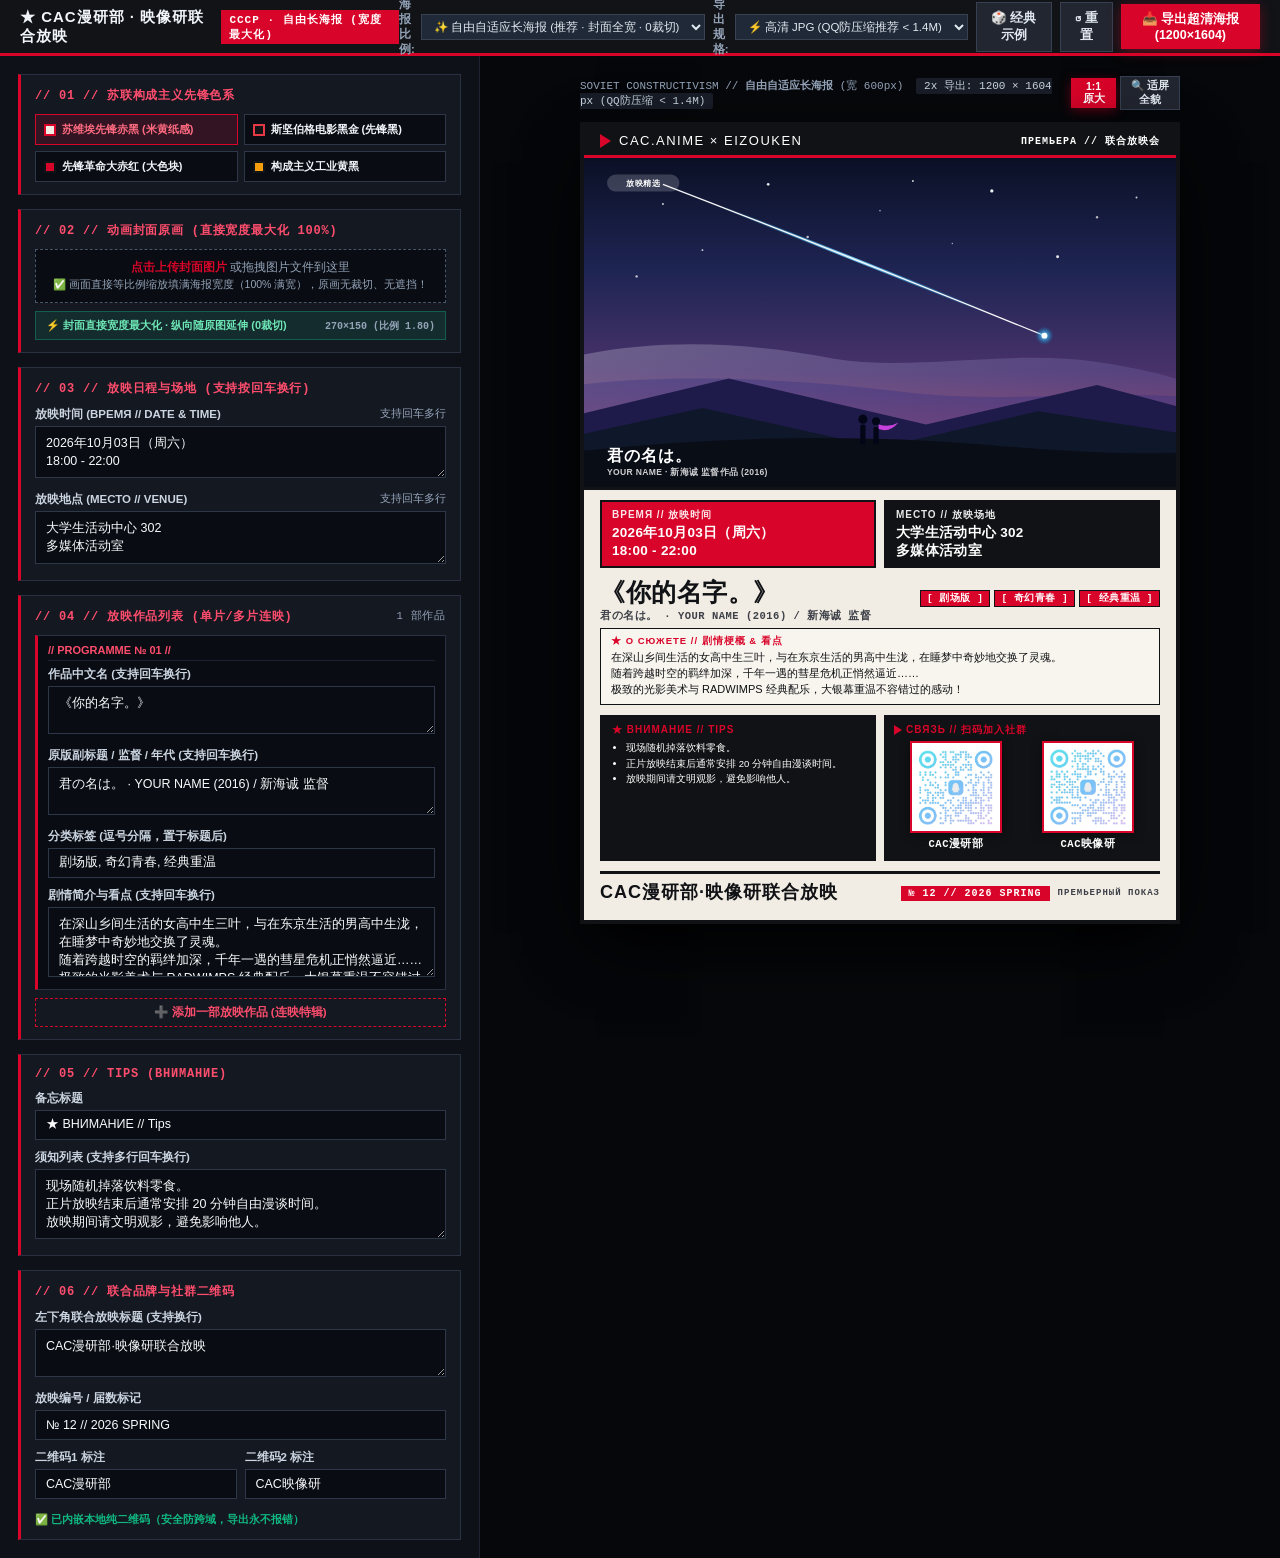
==== index.html @ 76523134 "v1" ====
<!DOCTYPE html>
<html lang="zh-CN">
<head>
  <meta charset="UTF-8">
  <meta name="viewport" content="width=device-width, initial-scale=1.0">
  <title>CAC漫研部 · 映像研联合放映 · 苏联构成主义海报生成器 (3:4)</title>
  <link rel="stylesheet" href="assets/css/poster.css">
  <style>
    /* 控制台界面样式 */
    * { box-sizing: border-box; }
    body {
      margin: 0; padding: 0;
      background-color: #0b0d11;
      color: #f1f5f9;
      font-family: -apple-system, BlinkMacSystemFont, "Segoe UI", Roboto, "PingFang SC", "Microsoft YaHei", sans-serif;
      min-height: 100vh;
      display: flex; flex-direction: column;
    }
    .app-navbar {
      height: 56px;
      background: #111317;
      border-bottom: 3px solid #d90429;
      display: flex; align-items: center; justify-content: space-between;
      padding: 0 20px; position: sticky; top: 0; z-index: 100;
    }
    .app-brand {
      display: flex; align-items: center; gap: 10px;
      font-size: 15px; font-weight: 900; letter-spacing: 1px;
    }
    .app-brand-badge {
      background: #d90429; color: #fff;
      padding: 2px 8px; font-size: 11px; font-weight: 900;
      font-family: "JetBrains Mono", Consolas, monospace;
    }
    .nav-actions { display: flex; align-items: center; gap: 8px; }
    .btn {
      padding: 7px 14px; font-size: 12.5px; font-weight: 800;
      cursor: pointer; border: none; display: inline-flex; align-items: center; gap: 5px;
      transition: all 0.2s ease;
    }
    .btn-secondary { background: #222630; color: #e2e8f0; border: 1px solid #374151; }
    .btn-secondary:hover { background: #374151; color: #fff; }
    .btn-primary { background: #d90429; color: #ffffff; box-shadow: 0 3px 12px rgba(217, 4, 41, 0.4); }
    .btn-primary:hover { background: #ef233c; transform: translateY(-1px); }

    .app-main { flex: 1; display: flex; overflow: hidden; height: calc(100vh - 56px); }
    .app-sidebar {
      width: 480px; min-width: 420px;
      background: #0e1117; border-right: 1px solid #1f2430;
      overflow-y: auto; padding: 18px;
      display: flex; flex-direction: column; gap: 14px;
    }
    .app-sidebar::-webkit-scrollbar { width: 6px; }
    .app-sidebar::-webkit-scrollbar-thumb { background: #334155; }

    .form-group-card {
      background: #141821; border: 1.5px solid #283042;
      border-left: 3.5px solid #d90429; padding: 12px 14px;
    }
    .group-title {
      font-size: 12px; font-weight: 900; color: #ff4d6d;
      letter-spacing: 0.8px; margin-bottom: 10px;
      display: flex; align-items: center; justify-content: space-between;
      text-transform: uppercase; font-family: "JetBrains Mono", Consolas, monospace;
    }
    .form-field { margin-bottom: 10px; }
    .form-field:last-child { margin-bottom: 0; }
    .field-label {
      display: flex; justify-content: space-between;
      font-size: 11.5px; font-weight: 700; color: #cbd5e1; margin-bottom: 4px;
    }
    .field-hint { font-size: 10.5px; color: #94a3b8; font-weight: 400; }
    .input-text, .input-textarea, .input-select {
      width: 100%; background: #090c12; border: 1.5px solid #2d3748;
      color: #f8fafc; padding: 7px 10px; font-size: 12.5px; outline: none;
      font-family: inherit;
    }
    .input-text:focus, .input-textarea:focus, .input-select:focus {
      border-color: #d90429;
    }
    .input-textarea { resize: vertical; min-height: 48px; line-height: 1.45; }

    /* 主题单选器 */
    .theme-picker { display: grid; grid-template-columns: repeat(2, 1fr); gap: 6px; }
    .theme-option {
      border: 1px solid #2d3748; background: #090c12;
      padding: 7px 8px; cursor: pointer; display: flex; align-items: center; gap: 6px;
      font-size: 11px; font-weight: 700;
    }
    .theme-option.active { border-color: #d90429; background: rgba(217, 4, 41, 0.15); color: #ff6b81; }
    .theme-swatch { width: 12px; height: 12px; border: 1px solid rgba(255, 255, 255, 0.4); }

    .dropzone-box {
      border: 1.5px dashed #475569; padding: 10px; text-align: center;
      background: #090c12; cursor: pointer;
    }
    .dropzone-box:hover { border-color: #d90429; background: rgba(217, 4, 41, 0.08); }
    .dropzone-text { font-size: 11.5px; color: #94a3b8; }
    .dropzone-text strong { color: #d90429; }

    .work-edit-card {
      background: #090c12; border: 1px solid #283042;
      border-left: 3px solid #d90429; padding: 8px 10px; margin-bottom: 8px;
    }
    .work-edit-header {
      display: flex; align-items: center; justify-content: space-between;
      margin-bottom: 6px; padding-bottom: 4px; border-bottom: 1px solid #1a2230;
      font-size: 11px; font-weight: 800; color: #ff4d6d;
    }
    .btn-del-work { background: transparent; border: none; color: #ef4444; font-size: 10.5px; cursor: pointer; }
    .btn-add-work {
      width: 100%; background: #141821; border: 1.5px dashed #d90429;
      color: #ff4d6d; padding: 6px; font-size: 11.5px; font-weight: 800;
      cursor: pointer; display: flex; align-items: center; justify-content: center; gap: 5px;
    }
    .btn-add-work:hover { background: rgba(217, 4, 41, 0.12); }

    .app-preview-stage {
      flex: 1; background: #05070a;
      display: flex; flex-direction: column; align-items: center; justify-content: flex-start;
      padding: 20px 20px 80px 20px; overflow-y: auto; position: relative;
    }
    .preview-header-bar {
      margin-bottom: 12px; display: flex; align-items: center; justify-content: space-between; gap: 10px; width: 600px;
      font-size: 11px; color: #94a3b8; font-family: "JetBrains Mono", Consolas, monospace; flex-shrink: 0;
    }
    .scale-info { background: #181d28; padding: 2px 8px; border-radius: 2px; color: #cbd5e1; }
    .poster-preview-wrapper {
      box-shadow: 0 25px 70px -15px rgba(0, 0, 0, 0.95);
      overflow: visible; transform-origin: center top;
      margin-bottom: 50px; flex-shrink: 0;
      transition: transform 0.2s ease;
    }

    .loading-overlay {
      position: fixed; inset: 0; background: rgba(8, 10, 14, 0.9);
      backdrop-filter: blur(8px); display: none; align-items: center; justify-content: center;
      flex-direction: column; gap: 14px; z-index: 9999;
    }
    .loading-spinner {
      width: 40px; height: 40px; border: 4px solid rgba(217, 4, 41, 0.2);
      border-top-color: #d90429; border-radius: 50%;
      animation: spin 0.8s linear infinite;
    }
    @keyframes spin { to { transform: rotate(360deg); } }
    .loading-text { font-size: 14px; font-weight: 700; color: #f8fafc; }

    .toast-msg {
      position: fixed; bottom: 20px; left: 50%;
      transform: translateX(-50%) translateY(100px);
      background: #d90429; color: #ffffff; padding: 9px 18px;
      font-size: 12.5px; font-weight: 800; box-shadow: 0 8px 20px rgba(217, 4, 41, 0.5);
      z-index: 10000; opacity: 0; transition: all 0.3s cubic-bezier(0.16, 1, 0.3, 1);
    }
    .toast-msg.show { transform: translateX(-50%) translateY(0); opacity: 1; }

    /* 彻底保证海报整体纵向自由延伸，绝不截断底边与二维码 */
    .poster-container, #livePoster {
      width: 600px !important;
      min-height: 800px !important;
      height: auto !important;
      max-height: none !important;
      overflow: visible !important;
      display: flex !important;
      flex-direction: column !important;
      border: 4px solid var(--soviet-border) !important;
      flex-shrink: 0 !important;
    }

    /* 保证封面直接 100% 宽度最大化顶满，纵向随原图延伸 */
    #liveHeroWrap {
      width: 100% !important;
      min-width: 100% !important;
      height: auto !important;
      display: block !important;
      padding: 0 !important;
      margin: 0 !important;
      line-height: 0 !important;
    }
    #viewCoverImg {
      width: 100% !important;
      max-width: 100% !important;
      min-width: 100% !important;
      height: auto !important;
      display: block !important;
      margin: 0 !important;
      padding: 0 !important;
      border: none !important;
    }

    .soviet-content-board {
      flex: none !important;
      display: flex !important;
      flex-direction: column !important;
      gap: 8px !important;
      padding: 10px 16px 14px 16px !important;
      box-sizing: border-box !important;
      background: var(--soviet-bg) !important;
    }

    /* 双列并排：左侧 注意事项 + 右侧 超大双群二维码 */
    .soviet-bottom-columns {
      display: grid !important;
      grid-template-columns: 1fr 1fr !important;
      gap: 8px !important;
      align-items: stretch !important;
      margin-bottom: 2px !important;
    }

    .soviet-ps-box {
      border: 2px solid var(--soviet-border) !important;
      background: var(--soviet-black) !important;
      color: #ffffff !important;
      padding: 6px 10px !important;
      margin-bottom: 0 !important;
      display: flex !important;
      flex-direction: column !important;
    }

    .soviet-qr-box {
      border: 2px solid var(--soviet-border) !important;
      background: var(--soviet-black) !important;
      color: #ffffff !important;
      padding: 6px 8px 8px 8px !important;
      display: flex !important;
      flex-direction: column !important;
      justify-content: space-between !important;
    }

    .soviet-qr-box-head {
      font-family: var(--soviet-font-display) !important;
      font-size: 10px !important;
      font-weight: 900 !important;
      color: var(--soviet-red) !important;
      letter-spacing: 1px !important;
      margin-bottom: 4px !important;
      display: flex !important;
      align-items: center !important;
      gap: 4px !important;
      text-transform: uppercase !important;
    }

    .soviet-qr-group {
      display: flex !important;
      align-items: center !important;
      justify-content: space-around !important;
      gap: 8px !important;
      flex: 1 !important;
    }

    .soviet-qr-item {
      display: flex !important;
      flex-direction: column !important;
      align-items: center !important;
      gap: 4px !important;
    }

    .soviet-qr-frame {
      width: 92px !important;
      height: 92px !important;
      background: #ffffff !important;
      border: 2px solid var(--soviet-red) !important;
      padding: 3px !important;
      box-sizing: border-box !important;
      box-shadow: 0 2px 10px rgba(0, 0, 0, 0.4) !important;
    }

    .soviet-qr-img {
      width: 100% !important;
      height: 100% !important;
      display: block !important;
      object-fit: contain !important;
    }

    .soviet-qr-label {
      font-size: 10.5px !important;
      font-weight: 900 !important;
      color: #ffffff !important;
      letter-spacing: 0.5px !important;
      white-space: nowrap !important;
      text-align: center !important;
      font-family: var(--soviet-font-mono) !important;
    }

    .soviet-footer-bar {
      display: flex !important;
      align-items: center !important;
      justify-content: space-between !important;
      padding-top: 8px !important;
      padding-bottom: 2px !important;
      border-top: 3.5px solid var(--soviet-border) !important;
      gap: 12px !important;
      flex-shrink: 0 !important;
    }

    .soviet-footer-brand {
      display: flex !important;
      align-items: baseline !important;
      gap: 6px !important;
    }

    .soviet-brand-title {
      font-size: 18px !important;
      font-weight: 900 !important;
      letter-spacing: 1px !important;
      color: var(--soviet-text) !important;
      white-space: pre-line !important;
      line-height: 1.2 !important;
    }

    .soviet-brand-meta {
      display: flex !important;
      align-items: center !important;
      gap: 8px !important;
    }

    .soviet-session-badge {
      font-family: var(--soviet-font-mono) !important;
      background: var(--soviet-red) !important;
      color: #ffffff !important;
      font-size: 10px !important;
      font-weight: 900 !important;
      padding: 2px 8px !important;
      letter-spacing: 1px !important;
    }

    .soviet-brand-sub {
      font-family: var(--soviet-font-mono) !important;
      font-size: 9px !important;
      font-weight: 800 !important;
      color: var(--soviet-sub) !important;
      letter-spacing: 1px !important;
    }

    @media (max-width: 1024px) {
      .app-main { flex-direction: column; height: auto; }
      .app-sidebar { width: 100%; min-width: 100%; border-right: none; border-bottom: 1px solid #1f2430; }
      .app-preview-stage { padding: 20px 10px; }
      .preview-header-bar { width: 100%; }
    }
  </style>
</head>
<body>

  <!-- 顶部导航 -->
  <header class="app-navbar">
    <div class="app-brand">
      <span>★ CAC漫研部 · 映像研联合放映</span>
      <span class="app-brand-badge" id="brandBadgeRatio">СССР · 自由长海报 (宽度最大化)</span>
    </div>

    <div class="nav-actions">
      <div style="display: flex; align-items: center; gap: 6px;">
        <label for="posterRatioSelect" style="font-size: 11.5px; color: #94a3b8; font-weight: 600;">海报比例:</label>
        <select id="posterRatioSelect" class="input-select" style="padding: 5px 8px; font-size: 11.5px; width: auto; background: #1f2937; border-color: #374151; color: #e2e8f0; cursor: pointer;">
          <option value="auto" selected>✨ 自由自适应长海报 (推荐 · 封面全宽 · 0裁切)</option>
          <option value="ratio-3-4">📐 固定 3:4 比例 (600×800)</option>
          <option value="ratio-9-16">📱 固定 9:16 比例 (600×1066)</option>
        </select>
      </div>

      <div style="display: flex; align-items: center; gap: 6px;">
        <label for="exportFormatSelect" style="font-size: 11.5px; color: #94a3b8; font-weight: 600;">导出规格:</label>
        <select id="exportFormatSelect" class="input-select" style="padding: 5px 8px; font-size: 11.5px; width: auto; background: #1f2937; border-color: #374151; color: #e2e8f0; cursor: pointer;">
          <option value="jpg_qq" selected>⚡ 高清 JPG (QQ防压缩推荐 &lt; 1.4M)</option>
          <option value="png">🎨 无损 PNG (大文件原图)</option>
        </select>
      </div>
      <button class="btn btn-secondary" id="btnRandomDemo" title="切换经典示例">
        <span>🎲 经典示例</span>
      </button>
      <button class="btn btn-secondary" id="btnReset" title="恢复默认状态">
        <span>↺ 重置</span>
      </button>
      <button class="btn btn-primary" id="btnExport">
        <span id="btnExportText">📥 导出超清海报 (1200px 全宽)</span>
      </button>
    </div>
  </header>

  <!-- 主工作台 -->
  <main class="app-main">
    
    <!-- 左侧表单编辑面板 -->
    <aside class="app-sidebar">

      <!-- 1. 苏联构成主义主题配色 -->
      <div class="form-group-card">
        <div class="group-title">// 01 // 苏联构成主义先锋色系</div>
        <div class="theme-picker" id="themePicker">
          <div class="theme-option active" data-theme="">
            <span class="theme-swatch" style="background: #f2ede4; border: 2px solid #d90429;"></span>
            <span>苏维埃先锋赤黑 (米黄纸感)</span>
          </div>
          <div class="theme-option" data-theme="theme-stenberg-black">
            <span class="theme-swatch" style="background: #111215; border: 2px solid #e63946;"></span>
            <span>斯坚伯格电影黑金 (先锋黑)</span>
          </div>
          <div class="theme-option" data-theme="theme-red-avantgarde">
            <span class="theme-swatch" style="background: #d90429; border: 2px solid #111215;"></span>
            <span>先锋革命大赤红 (大色块)</span>
          </div>
          <div class="theme-option" data-theme="theme-industrial-ochre">
            <span class="theme-swatch" style="background: #f59e0b; border: 2px solid #141518;"></span>
            <span>构成主义工业黄黑</span>
          </div>
        </div>
      </div>

      <!-- 2. 动画封面图设置 (直接宽度最大化 100% · 0裁切) -->
      <div class="form-group-card">
        <div class="group-title">
          <span>// 02 // 动画封面原画 (直接宽度最大化 100%)</span>
        </div>
        <div class="dropzone-box" id="coverDropzone">
          <div class="dropzone-text"><strong>点击上传封面图片</strong> 或拖拽图片文件到这里</div>
          <div class="field-hint" style="margin-top: 3px;">✅ 画面直接等比例缩放填满海报宽度（100% 满宽），原画无裁切、无遮挡！</div>
          <input type="file" id="coverFileInput" accept="image/*" style="display: none;">
        </div>

        <!-- 实时比例与缩放状态提示条 -->
        <div id="coverStatusBadge" style="margin-top: 8px; padding: 6px 10px; background: rgba(16, 185, 129, 0.12); border: 1px solid rgba(16, 185, 129, 0.35); font-size: 11px; color: #6ee7b7; font-weight: 700; display: flex; align-items: center; justify-content: space-between;">
          <span id="coverStatusText">⚡ 封面直接宽度最大化 · 纵向随原图延伸 (0裁切)</span>
          <span id="coverRatioText" style="font-family: monospace; font-size: 10px; color: #94a3b8;">900×500</span>
        </div>
      </div>

      <!-- 3. 放映时间与地点 (支持按回车换行) -->
      <div class="form-group-card">
        <div class="group-title">// 03 // 放映日程与场地 (支持按回车换行)</div>
        <div class="form-field">
          <label class="field-label" for="inputTime">
            <span>放映时间 (ВРЕМЯ // DATE & TIME)</span>
            <span class="field-hint">支持回车多行</span>
          </label>
          <textarea id="inputTime" class="input-textarea" rows="2">2026年10月03日（周六）
18:00 - 22:00</textarea>
        </div>
        <div class="form-field">
          <label class="field-label" for="inputLocation">
            <span>放映地点 (МЕСТО // VENUE)</span>
            <span class="field-hint">支持回车多行</span>
          </label>
          <textarea id="inputLocation" class="input-textarea" rows="2">大学生活动中心 302
多媒体活动室</textarea>
        </div>
      </div>

      <!-- 4. 放映作品列表 (支持多作品连映，支持按回车换行) -->
      <div class="form-group-card">
        <div class="group-title">
          <span>// 04 // 放映作品列表 (单片/多片连映)</span>
          <span class="field-hint" id="worksCountBadge">1 部作品</span>
        </div>

        <div id="worksEditorList">
          <!-- 动态渲染作品编辑项 -->
        </div>

        <button type="button" class="btn-add-work" id="btnAddWork">
          <span>➕ 添加一部放映作品 (连映特辑)</span>
        </button>
      </div>

      <!-- 5. 参会须知与备忘 (Tips，支持按回车换行) -->
      <div class="form-group-card">
        <div class="group-title">// 05 // Tips (ВНИМАНИЕ)</div>
        <div class="form-field">
          <label class="field-label" for="inputPsTitle">备忘标题</label>
          <input type="text" id="inputPsTitle" class="input-text" value="★ ВНИМАНИЕ // Tips">
        </div>
        <div class="form-field">
          <label class="field-label" for="inputPsContent">
            <span>须知列表 (支持多行回车换行)</span>
          </label>
          <textarea id="inputPsContent" class="input-textarea" rows="3">现场随机掉落饮料零食。
正片放映结束后通常安排 20 分钟自由漫谈时间。
放映期间请文明观影，避免影响他人。</textarea>
        </div>
      </div>

      <!-- 6. 底部联合放映品牌与双群纯二维码 -->
      <div class="form-group-card">
        <div class="group-title">// 06 // 联合品牌与社群二维码</div>
        <div class="form-field">
          <label class="field-label" for="inputClubName">左下角联合放映标题 (支持换行)</label>
          <textarea id="inputClubName" class="input-textarea" rows="1">CAC漫研部·映像研联合放映</textarea>
        </div>
        <div class="form-field">
          <label class="field-label" for="inputSessionBadge">放映编号 / 届数标记</label>
          <input type="text" id="inputSessionBadge" class="input-text" value="№ 12 // 2026 SPRING">
        </div>
        
        <div style="display: grid; grid-template-columns: 1fr 1fr; gap: 8px; margin-top: 6px;">
          <div class="form-field">
            <label class="field-label" for="inputQrName1">二维码1 标注</label>
            <input type="text" id="inputQrName1" class="input-text" value="CAC漫研部">
          </div>
          <div class="form-field">
            <label class="field-label" for="inputQrName2">二维码2 标注</label>
            <input type="text" id="inputQrName2" class="input-text" value="CAC映像研">
          </div>
        </div>
        <div class="field-hint" style="color: #10b981; font-weight: 600; margin-top: 4px;">
          ✅ 已内嵌本地纯二维码（安全防跨域，导出永不报错）
        </div>
      </div>

    </aside>

    <!-- 右侧海报画布所见即所得舞台 (标准 3:4 比例) -->
    <section class="app-preview-stage">
      
      <div class="preview-header-bar">
        <div>
          <span id="previewHeaderTitle">SOVIET CONSTRUCTIVISM // <strong>自由自适应长海报</strong> (宽 600px)</span>
          <span class="scale-info" id="previewHeaderScale" style="margin-left: 6px;">2x 导出: 1200 px 满宽超清 (QQ防压缩 &lt; 1.4M)</span>
        </div>
        <div style="display: flex; gap: 4px; align-items: center;">
          <button type="button" class="btn btn-primary" id="btnZoom100" style="padding: 2px 8px; font-size: 10.5px;" title="以 100% 原始尺寸预览海报">1:1 原大</button>
          <button type="button" class="btn btn-secondary" id="btnZoomFit" style="padding: 2px 8px; font-size: 10.5px;" title="自动缩放海报，在一屏内完整预览全貌">🔍 适屏全貌</button>
        </div>
      </div>

      <div class="poster-preview-wrapper" id="posterExportTarget">
        
        <!-- 海报根节点 (默认高度动态自适应，封面100%宽度最大化) -->
        <div class="poster-container" id="livePoster">
          <div class="poster-ambient-mask"></div>

          <!-- 1. 顶部苏联前卫红黑横幅 -->
          <div class="soviet-header-strip">
            <div class="soviet-header-left">
              <span class="soviet-red-wedge"></span>
              <span>CAC.ANIME × EIZOUKEN</span>
            </div>
            <div class="soviet-header-right">
              <span>ПРЕМЬЕРА // 联合放映会</span>
            </div>
          </div>

          <!-- 2. 封面展示区 (直接宽度最大化 100%，高度自适应，绝不裁切，无遮挡) -->
          <div class="soviet-hero-stage" id="liveHeroWrap">
            <img class="soviet-cover-img" id="viewCoverImg" alt="动画原画封面">
          </div>

          <!-- 3. 下部内容主板 -->
          <div class="soviet-content-board">

            <!-- 构成主义放映日程告示牌 (红黑双块对比，支持换行) -->
            <section class="soviet-schedule-grid">
              <div class="schedule-block red-block">
                <div class="schedule-tag-head">ВРЕМЯ // 放映时间</div>
                <div class="schedule-tag-value" id="viewTime">2026年10月03日（周六）
18:00 - 22:00</div>
              </div>
              <div class="schedule-block">
                <div class="schedule-tag-head">МЕСТО // 放映场地</div>
                <div class="schedule-tag-value" id="viewLocation">大学生活动中心 302
多媒体活动室</div>
              </div>
            </section>

            <!-- 放映作品列表 (支持单片/多片连映，标签置于标题后，支持换行) -->
            <div class="soviet-works-section" id="viewWorksContainer">
              <!-- 动态注入作品 -->
            </div>

            <!-- 构成主义 双列信息板：左侧 参会须知 + 右侧 超大双群二维码专区 -->
            <div class="soviet-bottom-columns">
              <!-- 左侧：参会须知与备忘 (Tips，支持换行) -->
              <section class="soviet-ps-box">
                <div class="soviet-ps-head" id="viewPsTitle">★ ВНИМАНИЕ // Tips</div>
                <ul class="soviet-ps-list" id="viewPsList">
                  <li>现场随机掉落饮料零食。</li>
                  <li>正片放映结束后通常安排 20 分钟自由漫谈时间。</li>
                  <li>放映期间请文明观影，避免影响他人。</li>
                </ul>
              </section>

              <!-- 右侧：超大扫码加入社群专区 (СВЯЗЬ // QR-КОДЫ) -->
              <section class="soviet-qr-box">
                <div class="soviet-qr-box-head">
                  <span class="soviet-red-wedge" style="border-left-width: 8px; border-top-width: 5px; border-bottom-width: 5px;"></span>
                  <span>СВЯЗЬ // 扫码加入社群</span>
                </div>
                <div class="soviet-qr-group">
                  <div class="soviet-qr-item">
                    <div class="soviet-qr-frame">
                      <img class="soviet-qr-img" id="viewQrImg1" alt="CAC漫研部二维码">
                    </div>
                    <span class="soviet-qr-label" id="viewQrName1">CAC漫研部</span>
                  </div>
                  <div class="soviet-qr-item">
                    <div class="soviet-qr-frame">
                      <img class="soviet-qr-img" id="viewQrImg2" alt="CAC映像研二维码">
                    </div>
                    <span class="soviet-qr-label" id="viewQrName2">CAC映像研</span>
                  </div>
                </div>
              </section>
            </div>

            <!-- 底部：全宽联合放映品牌横栏 (大号字标 + 届数编号) -->
            <footer class="soviet-footer-bar">
              <div class="soviet-footer-brand">
                <div class="soviet-brand-title" id="viewClubName">CAC漫研部·映像研联合放映</div>
              </div>
              <div class="soviet-brand-meta">
                <span class="soviet-session-badge" id="viewSessionBadge">№ 12 // 2026 SPRING</span>
                <span class="soviet-brand-sub">ПРЕМЬЕРНЫЙ ПОКАЗ</span>
              </div>
            </footer>

          </div>
        </div>

      </div>

    </section>

  </main>

  <!-- 导出中 Loading 遮罩 -->
  <div class="loading-overlay" id="loadingOverlay">
    <div class="loading-spinner"></div>
    <div class="loading-text" id="loadingText">正在生成 3:4 超清海报 (自动优化体积，控制在 1.5MB 内以防 QQ 压缩)...</div>
  </div>

  <!-- Toast 提示条 -->
  <div class="toast-msg" id="toastMsg">海报已成功导出并下载！</div>

  <!-- 离线资源与导出库 (必须先引入 default-assets.js 保证 100% 免疫 file:// CORS 跨域污染) -->
  <script src="assets/js/default-assets.js"></script>
  <script src="assets/js/html2canvas.min.js"></script>

  <!-- 交互逻辑脚本 -->
  <script>
    // 3 套不同题材经典预设模板 (包含单作精选与多部连映)
    const DEMO_PRESETS = [
      {
        theme: '',
        clubName: 'CAC漫研部·映像研联合放映',
        sessionBadge: '№ 01 // 2026 SPRING',
        time: '2026年10月03日（周六）\n18:00 - 22:00',
        location: '大学生活动中心 302\n多媒体活动室',
        psTitle: '★ ВНИМАНИЕ // Tips',
        psContent: '现场随机掉落饮料零食。\n正片放映结束后通常安排 20 分钟自由漫谈时间。\n放映期间请文明观影，避免影响他人。',
        qrName1: 'CAC漫研部',
        qrName2: 'CAC映像研',
        works: [
          {
            titleCn: '《你的名字。》',
            titleOrig: '君の名は。 · YOUR NAME (2016) / 新海诚 监督',
            tags: '剧场版, 奇幻青春, 经典重温',
            synopsis: '在深山乡间生活的女高中生三叶，与在东京生活的男高中生泷，在睡梦中奇妙地交换了灵魂。\n随着跨越时空的羁绊加深，千年一遇的彗星危机正悄然逼近……\n极致的光影美术与 RADWIMPS 经典配乐，大银幕重温不容错过的感动！'
          }
        ]
      },
      {
        theme: 'theme-stenberg-black',
        clubName: 'CAC漫研部·映像研联合放映',
        sessionBadge: '№ 08 // 特映巡礼',
        time: '2026年4月10日 (周五)\n18:30 - 21:00',
        location: '图书馆报告厅 (东区)\n二楼放映厅',
        psTitle: '★ ВНИМАНИЕ // 新海诚双片连映备忘',
        psContent: '本次为两部连映，中途设有 10 分钟中场休息与茶歇交流。\n前 30 名签到同学可在入口领取限定放映纪念票根！\n欢迎携带纸巾，祝观影愉快～',
        qrName1: 'CAC漫研部',
        qrName2: 'CAC映像研',
        works: [
          {
            titleCn: '《言叶之庭》',
            titleOrig: '言の葉の庭 · 入野自由 / 花泽香菜 (46分钟)',
            tags: '雨之物语, 唯美写实',
            synopsis: '以制鞋为梦想的高中生秋月孝雄，与迷茫的神秘女性雪野百香里，在雨季的日式庭园中相遇，展开了一段隐秘而纯粹的羁绊。'
          },
          {
            titleCn: '《秒速5厘米》',
            titleOrig: '秒速5センチメートル · 新海诚 监督代表作 (63分钟)',
            tags: '青春物语, 樱花飞逝',
            synopsis: '“樱花飘落的速度是秒速5厘米，那我该用怎样的速度才能与你相遇？”\n三个关于成长、距离与错过的动人篇章。'
          }
        ]
      },
      {
        theme: 'theme-red-avantgarde',
        clubName: 'CAC漫研部·映像研联合放映',
        sessionBadge: '№ 14 // 京阿尼特辑',
        time: '2026年4月24日 (周五)\n18:30 - 20:30',
        location: '大学生活动中心 201\n音乐排练厅',
        psTitle: '★ ВНИМАНИЕ // 观影会茶歇特别企划',
        psContent: '放映现场供应红茶与草莓蛋糕切片（轻音部传统茶话会！）\n欢迎携带应援棒或乐器同好交流，可小声跟唱插入曲～\n放映结束有现场即兴小试奏，欢迎带琴来玩！',
        qrName1: 'CAC漫研部',
        qrName2: 'CAC映像研',
        works: [
          {
            titleCn: '《轻音少女！》剧场版',
            titleOrig: 'K-ON! MOVIE · 山田尚子 监督 / 京都动画',
            tags: '京阿尼, 音乐治愈, 伦敦毕业行',
            synopsis: '即将毕业的轻音部四人策划了一次伦敦毕业旅行！\n在异国街头她们会带来怎样的音乐演出，又将为学妹梓写下怎样的告别曲？'
          }
        ]
      }
    ];

    let currentPresetIdx = 0;
    let currentWorks = JSON.parse(JSON.stringify(DEMO_PRESETS[0].works));

    // 当前封面 Base64 (默认采用安全无跨域的内置封面)
    let currentCoverBase64 = typeof DEFAULT_SAMPLE_COVER !== 'undefined' ? DEFAULT_SAMPLE_COVER : 'assets/images/sample-cover.svg';

    // DOM 元素获取
    const els = {
      // Inputs & Controls
      clubName: document.getElementById('inputClubName'),
      sessionBadge: document.getElementById('inputSessionBadge'),
      coverFileInput: document.getElementById('coverFileInput'),
      coverDropzone: document.getElementById('coverDropzone'),
      posterRatioSelect: document.getElementById('posterRatioSelect'),
      brandBadgeRatio: document.getElementById('brandBadgeRatio'),
      previewHeaderTitle: document.getElementById('previewHeaderTitle'),
      previewHeaderScale: document.getElementById('previewHeaderScale'),
      btnExportText: document.getElementById('btnExportText'),
      coverStatusText: document.getElementById('coverStatusText'),
      coverRatioText: document.getElementById('coverRatioText'),
      time: document.getElementById('inputTime'),
      location: document.getElementById('inputLocation'),
      psTitle: document.getElementById('inputPsTitle'),
      psContent: document.getElementById('inputPsContent'),
      qrName1: document.getElementById('inputQrName1'),
      qrName2: document.getElementById('inputQrName2'),
      worksEditorList: document.getElementById('worksEditorList'),
      btnAddWork: document.getElementById('btnAddWork'),
      worksCountBadge: document.getElementById('worksCountBadge'),

      // Live Poster Views
      livePoster: document.getElementById('livePoster'),
      liveHeroWrap: document.getElementById('liveHeroWrap'),
      viewCoverImg: document.getElementById('viewCoverImg'),
      viewTime: document.getElementById('viewTime'),
      viewLocation: document.getElementById('viewLocation'),
      viewWorksContainer: document.getElementById('viewWorksContainer'),
      viewPsTitle: document.getElementById('viewPsTitle'),
      viewPsList: document.getElementById('viewPsList'),
      viewClubName: document.getElementById('viewClubName'),
      viewSessionBadge: document.getElementById('viewSessionBadge'),
      viewQrImg1: document.getElementById('viewQrImg1'),
      viewQrImg2: document.getElementById('viewQrImg2'),
      viewQrName1: document.getElementById('viewQrName1'),
      viewQrName2: document.getElementById('viewQrName2'),

      // Actions
      themePicker: document.getElementById('themePicker'),
      btnRandomDemo: document.getElementById('btnRandomDemo'),
      btnReset: document.getElementById('btnReset'),
      btnExport: document.getElementById('btnExport'),
      exportFormatSelect: document.getElementById('exportFormatSelect'),
      loadingOverlay: document.getElementById('loadingOverlay'),
      loadingText: document.getElementById('loadingText'),
      toastMsg: document.getElementById('toastMsg'),
      btnZoom100: document.getElementById('btnZoom100'),
      btnZoomFit: document.getElementById('btnZoomFit'),
      posterPreviewWrapper: document.getElementById('posterExportTarget'),
      appPreviewStage: document.querySelector('.app-preview-stage')
    };

    // 渲染左侧作品编辑器列表 (支持换行)
    function renderWorksEditor() {
      els.worksEditorList.innerHTML = '';
      els.worksCountBadge.textContent = `${currentWorks.length} 部作品`;

      currentWorks.forEach((work, index) => {
        const card = document.createElement('div');
        card.className = 'work-edit-card';
        card.innerHTML = `
          <div class="work-edit-header">
            <span>// PROGRAMME № 0${index + 1} //</span>
            ${currentWorks.length > 1 ? `<button type="button" class="btn-del-work" data-index="${index}">[ ✕ 删除 ]</button>` : ''}
          </div>
          <div class="form-field">
            <label class="field-label">作品中文名 (支持回车换行)</label>
            <textarea class="input-textarea edit-work-title" data-index="${index}" rows="1">${escapeHtml(work.titleCn)}</textarea>
          </div>
          <div class="form-field">
            <label class="field-label">原版副标题 / 监督 / 年代 (支持回车换行)</label>
            <textarea class="input-textarea edit-work-sub" data-index="${index}" rows="1">${escapeHtml(work.titleOrig)}</textarea>
          </div>
          <div class="form-field">
            <label class="field-label">分类标签 (逗号分隔，置于标题后)</label>
            <input type="text" class="input-text edit-work-tags" data-index="${index}" value="${escapeHtml(work.tags)}">
          </div>
          <div class="form-field">
            <label class="field-label">剧情简介与看点 (支持回车换行)</label>
            <textarea class="input-textarea edit-work-synopsis" data-index="${index}" rows="3">${escapeHtml(work.synopsis)}</textarea>
          </div>
        `;
        els.worksEditorList.appendChild(card);
      });

      // 绑定输入事件
      els.worksEditorList.querySelectorAll('.edit-work-title').forEach(input => {
        input.addEventListener('input', (e) => {
          const idx = parseInt(e.target.dataset.index);
          currentWorks[idx].titleCn = e.target.value;
          renderPosterWorks();
          saveToStorage();
        });
      });

      els.worksEditorList.querySelectorAll('.edit-work-sub').forEach(input => {
        input.addEventListener('input', (e) => {
          const idx = parseInt(e.target.dataset.index);
          currentWorks[idx].titleOrig = e.target.value;
          renderPosterWorks();
          saveToStorage();
        });
      });

      els.worksEditorList.querySelectorAll('.edit-work-tags').forEach(input => {
        input.addEventListener('input', (e) => {
          const idx = parseInt(e.target.dataset.index);
          currentWorks[idx].tags = e.target.value;
          renderPosterWorks();
          saveToStorage();
        });
      });

      els.worksEditorList.querySelectorAll('.edit-work-synopsis').forEach(input => {
        input.addEventListener('input', (e) => {
          const idx = parseInt(e.target.dataset.index);
          currentWorks[idx].synopsis = e.target.value;
          renderPosterWorks();
          saveToStorage();
        });
      });

      // 绑定删除按钮
      els.worksEditorList.querySelectorAll('.btn-del-work').forEach(btn => {
        btn.addEventListener('click', (e) => {
          const idx = parseInt(e.target.dataset.index);
          currentWorks.splice(idx, 1);
          renderWorksEditor();
          renderPosterWorks();
          saveToStorage();
        });
      });
    }

    // 添加新作品
    els.btnAddWork.addEventListener('click', () => {
      currentWorks.push({
        titleCn: `《放映作品 0${currentWorks.length + 1}》`,
        titleOrig: 'ANIME SUBTITLE',
        tags: '精选放映',
        synopsis: '请输入本作品的剧情梗概与看点……'
      });
      renderWorksEditor();
      renderPosterWorks();
      saveToStorage();
    });

    // 辅助函数：生成苏联构成主义方括号印章标签
    function buildTagsHTML(tagsStr) {
      if (!tagsStr) return '';
      const tags = tagsStr.split(/[,，\s]+/).filter(t => t.trim().length > 0);
      if (tags.length === 0) return '';
      return `<div class="soviet-tag-inline">${tags.map(t => `<span class="soviet-tag-stamp">[ ${escapeHtml(t)} ]</span>`).join('')}</div>`;
    }

    // 渲染海报作品区 (完整支持换行，Tag紧随标题)
    function renderPosterWorks() {
      els.viewWorksContainer.innerHTML = '';

      if (currentWorks.length === 1) {
        // 单部作品：巨大字重，强烈视觉张力
        const work = currentWorks[0];
        const tagsHtml = buildTagsHTML(work.tags);
        const singleDiv = document.createElement('div');
        singleDiv.className = 'soviet-work-single';
        singleDiv.innerHTML = `
          <div class="soviet-work-title-row">
            <div class="soviet-work-main-title">${escapeHtml(work.titleCn || '放映作品')}</div>
            ${tagsHtml}
          </div>
          ${work.titleOrig ? `<div class="soviet-work-sub-title">${escapeHtml(work.titleOrig)}</div>` : ''}
          <div class="soviet-synopsis-box">
            <div class="soviet-synopsis-head">★ О СЮЖЕТЕ // 剧情梗概 & 看点</div>
            <div class="soviet-synopsis-text">${escapeHtml(work.synopsis || '暂无剧情简介。')}</div>
          </div>
        `;
        els.viewWorksContainer.appendChild(singleDiv);
      } else {
        // 多部作品：连映卡片式紧凑排版
        currentWorks.forEach((work, idx) => {
          const tagsHtml = buildTagsHTML(work.tags);
          const multiCard = document.createElement('div');
          multiCard.className = 'soviet-work-multi';
          multiCard.innerHTML = `
            <div class="multi-header-row">
              <div class="multi-title-group">
                <span class="multi-num-badge">№ 0${idx + 1}</span>
                <span class="multi-title-text">${escapeHtml(work.titleCn || '放映作品')}</span>
                ${work.titleOrig ? `<span class="multi-sub-text">${escapeHtml(work.titleOrig)}</span>` : ''}
              </div>
              ${tagsHtml}
            </div>
            <div class="multi-synopsis-text">${escapeHtml(work.synopsis || '')}</div>
          `;
          els.viewWorksContainer.appendChild(multiCard);
        });
      }
    }

    // 核心：自适应海报纵向比例与封面直接全宽最大化
    function updatePosterLayout() {
      if (!els.viewCoverImg) return;

      const ratioMode = els.posterRatioSelect ? els.posterRatioSelect.value : 'auto';
      const activeTheme = document.querySelector('.theme-option.active')?.getAttribute('data-theme') || '';

      // 获取图片原始长宽比与尺寸
      const nw = els.viewCoverImg.naturalWidth || 900;
      const nh = els.viewCoverImg.naturalHeight || 1200;
      const ratio = nw / nh;

      if (els.coverRatioText) {
        els.coverRatioText.textContent = `${nw}×${nh} (比例 ${(ratio).toFixed(2)})`;
      }

      if (ratioMode === 'auto') {
        // 自由自适应长海报模式：高度自由延伸，封面100%满宽无裁切，底边二维码完整展现
        els.livePoster.className = 'poster-container ' + activeTheme;
        els.livePoster.style.height = 'auto';
        els.livePoster.style.minHeight = '800px';
        els.livePoster.style.maxHeight = 'none';
        els.livePoster.style.overflow = 'visible';
        els.liveHeroWrap.style.height = 'auto';
        els.liveHeroWrap.style.display = 'block';
        els.liveHeroWrap.style.lineHeight = '0';
        els.viewCoverImg.style.width = '100%';
        els.viewCoverImg.style.maxWidth = '100%';
        els.viewCoverImg.style.minWidth = '100%';
        els.viewCoverImg.style.height = 'auto';
        els.viewCoverImg.style.maxHeight = 'none';
        els.viewCoverImg.style.objectFit = 'cover';
        if (els.brandBadgeRatio) {
          els.brandBadgeRatio.textContent = 'СССР · 自由长海报 (宽度最大化)';
        }
        if (els.previewHeaderTitle) {
          els.previewHeaderTitle.innerHTML = 'SOVIET CONSTRUCTIVISM // <strong>自由自适应长海报</strong> (宽 600px)';
        }
        if (els.coverStatusText) {
          els.coverStatusText.textContent = '⚡ 封面直接宽度最大化 · 纵向随原图延伸 (0裁切)';
        }
      } else if (ratioMode === 'ratio-3-4') {
        // 固定 3:4 比例 (600×800)
        els.livePoster.className = 'poster-container ratio-3-4 ' + activeTheme;
        els.livePoster.style.height = '800px';
        els.livePoster.style.maxHeight = '800px';
        els.livePoster.style.overflow = 'hidden';
        els.liveHeroWrap.style.height = '320px';
        els.liveHeroWrap.style.display = 'flex';
        els.liveHeroWrap.style.lineHeight = 'normal';
        els.viewCoverImg.style.width = '100%';
        els.viewCoverImg.style.maxWidth = '100%';
        els.viewCoverImg.style.minWidth = 'unset';
        els.viewCoverImg.style.height = '100%';
        els.viewCoverImg.style.maxHeight = '100%';
        els.viewCoverImg.style.objectFit = 'contain';
        if (els.brandBadgeRatio) {
          els.brandBadgeRatio.textContent = 'СССР · 固定 3:4 (600×800)';
        }
        if (els.previewHeaderTitle) {
          els.previewHeaderTitle.innerHTML = 'SOVIET CONSTRUCTIVISM // <strong>固定 3:4 比例</strong> (600 × 800)';
        }
        if (els.coverStatusText) {
          els.coverStatusText.textContent = '📐 固定 3:4 画框比例 (高 800px · 居中含外框)';
        }
      } else if (ratioMode === 'ratio-9-16') {
        // 固定 9:16 移动端长图 (600×1066)
        els.livePoster.className = 'poster-container ratio-9-16 ' + activeTheme;
        els.livePoster.style.height = '1066px';
        els.livePoster.style.maxHeight = '1066px';
        els.livePoster.style.overflow = 'hidden';
        els.liveHeroWrap.style.height = '480px';
        els.liveHeroWrap.style.display = 'flex';
        els.liveHeroWrap.style.lineHeight = 'normal';
        els.viewCoverImg.style.width = '100%';
        els.viewCoverImg.style.maxWidth = '100%';
        els.viewCoverImg.style.minWidth = 'unset';
        els.viewCoverImg.style.height = '100%';
        els.viewCoverImg.style.maxHeight = '100%';
        els.viewCoverImg.style.objectFit = 'contain';
        if (els.brandBadgeRatio) {
          els.brandBadgeRatio.textContent = 'СССР · 固定 9:16 (600×1066)';
        }
        if (els.previewHeaderTitle) {
          els.previewHeaderTitle.innerHTML = 'SOVIET CONSTRUCTIVISM // <strong>固定 9:16 移动全屏</strong> (600 × 1066)';
        }
        if (els.coverStatusText) {
          els.coverStatusText.textContent = '📱 固定 9:16 比例 (高 1066px · 居中含外框)';
        }
      }

      // 实时计算海报真实高度并反馈给导出按钮与预览条
      requestAnimationFrame(() => {
        const actualH = els.livePoster.offsetHeight || 800;
        const exportH = Math.round(actualH * 2);
        if (els.previewHeaderScale) {
          els.previewHeaderScale.textContent = `2x 导出: 1200 × ${exportH} px (QQ防压缩 < 1.4M)`;
        }
        if (els.btnExportText) {
          els.btnExportText.textContent = `📥 导出超清海报 (1200×${exportH})`;
        }
      });
    }

    // 绑定通用信息实时更新 (全部支持换行)
    function syncFormToPoster() {
      // 封面直接使用 Base64 Data URL (彻底解决跨域报错)
      if (els.viewCoverImg.src !== currentCoverBase64) {
        els.viewCoverImg.src = currentCoverBase64;
      }
      updatePosterLayout();

      // 时间地点 (直接保留换行)
      els.viewTime.textContent = els.time.value || '时间待定';
      els.viewLocation.textContent = els.location.value || '地点待定';

      // P.S. 列表 (支持换行，每行一条)
      els.viewPsTitle.textContent = els.psTitle.value || '★ ВНИМАНИЕ // 参会须知';
      const psLines = els.psContent.value.split('\n').filter(line => line.trim().length > 0);
      els.viewPsList.innerHTML = '';
      psLines.forEach(line => {
        const li = document.createElement('li');
        li.textContent = line;
        els.viewPsList.appendChild(li);
      });

      // 底部：CAC漫研部·映像研联合放映 (支持换行)
      els.viewClubName.textContent = els.clubName.value || 'CAC漫研部·映像研联合放映';
      els.viewSessionBadge.textContent = els.sessionBadge.value || '№ 12 // 2026 SPRING';

      // 双二维码：使用安全 Base64，彻底绝缘 file:// 跨域污染！
      if (typeof DEFAULT_QR_MANYAN !== 'undefined') {
        els.viewQrImg1.src = DEFAULT_QR_MANYAN;
      } else {
        els.viewQrImg1.src = 'assets/images/CAC漫研部.png';
      }

      if (typeof DEFAULT_QR_YINGXIANG !== 'undefined') {
        els.viewQrImg2.src = DEFAULT_QR_YINGXIANG;
      } else {
        els.viewQrImg2.src = 'assets/images/CAC映像研.png';
      }

      els.viewQrName1.textContent = els.qrName1.value || 'CAC漫研部';
      els.viewQrName2.textContent = els.qrName2.value || 'CAC映像研';

      // 渲染作品区
      renderPosterWorks();

      // 本地缓存
      saveToStorage();
    }

    // 监听输入
    const simpleInputs = [
      els.clubName, els.sessionBadge,
      els.time, els.location,
      els.psTitle, els.psContent,
      els.qrName1, els.qrName2,
      els.posterRatioSelect
    ];

    simpleInputs.forEach(input => {
      if (input) input.addEventListener('input', syncFormToPoster);
    });

    els.viewCoverImg.addEventListener('load', updatePosterLayout);

    // 主题切换
    els.themePicker.addEventListener('click', (e) => {
      const option = e.target.closest('.theme-option');
      if (!option) return;
      document.querySelectorAll('.theme-option').forEach(el => el.classList.remove('active'));
      option.classList.add('active');
      updatePosterLayout();
      saveToStorage();
    });

    // 图片上传处理 (Cover) - 采用 FileReader 转为 Base64，100% 杜绝跨域错误
    els.coverDropzone.addEventListener('click', () => els.coverFileInput.click());
    
    els.coverFileInput.addEventListener('change', (e) => {
      const file = e.target.files[0];
      if (!file) return;
      handleCoverFile(file);
    });

    // 拖拽上传
    els.coverDropzone.addEventListener('dragover', (e) => {
      e.preventDefault();
      els.coverDropzone.classList.add('dragover');
    });

    els.coverDropzone.addEventListener('dragleave', () => {
      els.coverDropzone.classList.remove('dragover');
    });

    els.coverDropzone.addEventListener('drop', (e) => {
      e.preventDefault();
      els.coverDropzone.classList.remove('dragover');
      if (e.dataTransfer.files && e.dataTransfer.files[0]) {
        handleCoverFile(e.dataTransfer.files[0]);
      }
    });

    function handleCoverFile(file) {
      if (!file.type.startsWith('image/')) {
        showToast('请上传有效的图片文件！');
        return;
      }
      const reader = new FileReader();
      reader.onload = (event) => {
        // 关键：将文件转为 Base64 Data URL，彻底免疫 CORS 跨域污染！
        currentCoverBase64 = event.target.result;
        els.viewCoverImg.onload = () => {
          updatePosterLayout();
          saveToStorage();
        };
        els.viewCoverImg.src = currentCoverBase64;
        updatePosterLayout();
        showToast('✅ 封面已载入 (直接宽度最大化 100% · 0裁切)！');
        saveToStorage();
      };
      reader.readAsDataURL(file);
    }

    // 画布预览缩放视图 (1:1 原尺寸 vs 适屏全貌)
    if (els.btnZoom100) {
      els.btnZoom100.addEventListener('click', () => {
        els.posterPreviewWrapper.style.transform = 'none';
        els.btnZoom100.className = 'btn btn-primary';
        els.btnZoomFit.className = 'btn btn-secondary';
      });
    }

    if (els.btnZoomFit) {
      els.btnZoomFit.addEventListener('click', () => {
        const stageH = els.appPreviewStage.clientHeight - 80;
        const posterH = els.livePoster.offsetHeight || 1200;
        let scale = Math.min(1, stageH / posterH);
        scale = Math.max(0.35, scale);
        els.posterPreviewWrapper.style.transform = `scale(${scale.toFixed(2)})`;
        els.btnZoomFit.className = 'btn btn-primary';
        els.btnZoom100.className = 'btn btn-secondary';
      });
    }

    // 示例轮换
    els.btnRandomDemo.addEventListener('click', () => {
      currentPresetIdx = (currentPresetIdx + 1) % DEMO_PRESETS.length;
      loadPreset(DEMO_PRESETS[currentPresetIdx]);
      showToast(`已载入示例：《${DEMO_PRESETS[currentPresetIdx].works[0].titleCn}》等`);
    });

    function loadPreset(preset) {
      // 切换主题
      document.querySelectorAll('.theme-option').forEach(el => {
        if (el.getAttribute('data-theme') === preset.theme) {
          el.classList.add('active');
        } else {
          el.classList.remove('active');
        }
      });
      els.livePoster.className = 'poster-container ' + (preset.theme || '');

      // 填入内容
      els.clubName.value = preset.clubName;
      els.sessionBadge.value = preset.sessionBadge;
      els.time.value = preset.time;
      els.location.value = preset.location;
      els.psTitle.value = preset.psTitle;
      els.psContent.value = preset.psContent;
      els.qrName1.value = preset.qrName1;
      els.qrName2.value = preset.qrName2;
      if (els.posterRatioSelect) {
        els.posterRatioSelect.value = preset.posterRatio || 'auto';
      }

      currentWorks = JSON.parse(JSON.stringify(preset.works || []));
      renderWorksEditor();
      syncFormToPoster();
    }

    // 重置
    els.btnReset.addEventListener('click', () => {
      if (confirm('确定要恢复为苏联构成主义默认模板吗？')) {
        localStorage.removeItem('cac_soviet_state_v4');
        localStorage.removeItem('cac_soviet_state_v3');
        if (typeof DEFAULT_SAMPLE_COVER !== 'undefined') {
          currentCoverBase64 = DEFAULT_SAMPLE_COVER;
        }
        loadPreset(DEMO_PRESETS[0]);
        showToast('已恢复默认配置！');
      }
    });

    // LocalStorage 持久化
    function saveToStorage() {
      const activeTheme = document.querySelector('.theme-option.active')?.getAttribute('data-theme') || '';
      const state = {
        theme: activeTheme,
        posterRatio: els.posterRatioSelect ? els.posterRatioSelect.value : 'auto',
        clubName: els.clubName.value,
        sessionBadge: els.sessionBadge.value,
        time: els.time.value,
        location: els.location.value,
        psTitle: els.psTitle.value,
        psContent: els.psContent.value,
        qrName1: els.qrName1.value,
        qrName2: els.qrName2.value,
        works: currentWorks
      };
      try {
        localStorage.setItem('cac_soviet_state_v4', JSON.stringify(state));
      } catch (e) {}
    }

    function loadFromStorage() {
      try {
        const saved = localStorage.getItem('cac_soviet_state_v4');
        if (saved) {
          const parsed = JSON.parse(saved);
          loadPreset(parsed);
          return true;
        }
      } catch (e) {}
      return false;
    }

    function escapeHtml(str) {
      if (!str) return '';
      return str.replace(/&/g, '&amp;').replace(/</g, '&lt;').replace(/>/g, '&gt;').replace(/"/g, '&quot;');
    }

    function showToast(text) {
      els.toastMsg.textContent = text;
      els.toastMsg.classList.add('show');
      setTimeout(() => {
        els.toastMsg.classList.remove('show');
      }, 2500);
    }

    // 高清海报导出 (100% Base64 渲染，杜绝任何跨域报错！支持 QQ 防压缩，1200px 宽度最大化)
    els.btnExport.addEventListener('click', async () => {
      if (typeof html2canvas === 'undefined') {
        alert('海报导出渲染引擎正在加载中，请稍候再试...');
        return;
      }

      const formatSelect = document.getElementById('exportFormatSelect');
      const isJpgMode = !formatSelect || formatSelect.value === 'jpg_qq';

      const actualH = els.livePoster.offsetHeight || 800;
      const exportH = Math.round(actualH * 2);

      els.loadingOverlay.style.display = 'flex';
      els.loadingText.textContent = isJpgMode 
        ? `正在生成苏联构成主义高清海报 (1200×${exportH} · 体积优化 < 1.4M)...` 
        : `正在渲染 2x 无损海报 (1200×${exportH})...`;

      try {
        await new Promise(res => setTimeout(res, 250));

        const posterNode = els.livePoster;
        const prevTransform = els.posterPreviewWrapper.style.transform;
        els.posterPreviewWrapper.style.transform = 'none';
        
        // 关键：所有图片全为 Base64，useCORS 为 true，allowTaint 为 false，绝无跨域安全异常！
        const canvas = await html2canvas(posterNode, {
          scale: 2,
          useCORS: true,
          allowTaint: false,
          backgroundColor: '#f2ede4',
          logging: false
        });

        els.posterPreviewWrapper.style.transform = prevTransform;

        let dataUrl;
        let ext = 'jpg';
        let sizeNote = '';

        if (isJpgMode) {
          ext = 'jpg';
          let quality = 0.90;
          dataUrl = canvas.toDataURL('image/jpeg', quality);
          
          let approxMB = (dataUrl.length * 0.75) / (1024 * 1024);
          
          // 严格保证文件不超过 1.35MB（QQ 1.5MB 限值）
          while (approxMB > 1.35 && quality > 0.60) {
            quality -= 0.05;
            dataUrl = canvas.toDataURL('image/jpeg', quality);
            approxMB = (dataUrl.length * 0.75) / (1024 * 1024);
          }
          
          const finalKB = Math.round(approxMB * 1024);
          sizeNote = `${finalKB} KB (1200×${exportH} · QQ原图发送不被压缩)`;
        } else {
          ext = 'png';
          dataUrl = canvas.toDataURL('image/png');
          const finalMB = ((dataUrl.length * 0.75) / (1024 * 1024)).toFixed(1);
          sizeNote = `${finalMB} MB (1200×${exportH}) 无损原图`;
        }
        
        // 文件名构造
        const mainWorkName = (currentWorks[0]?.titleCn || '动漫放映').replace(/[《》\s]/g, '');
        const session = (els.sessionBadge.value || '联合放映').replace(/[^a-zA-Z0-9_\u4e00-\u9fa5]/g, '_');
        const filename = `CAC联合放映海报_${mainWorkName}_${session}.${ext}`;

        // 下载
        const downloadLink = document.createElement('a');
        downloadLink.download = filename;
        downloadLink.href = dataUrl;
        document.body.appendChild(downloadLink);
        downloadLink.click();
        document.body.removeChild(downloadLink);

        els.loadingOverlay.style.display = 'none';
        showToast(`🎉 海报已生成并下载：${filename} [${sizeNote}]`);
      } catch (err) {
        console.error('Export failed:', err);
        els.loadingOverlay.style.display = 'none';
        alert('导出失败，详细错误：' + (err.message || err));
      }
    });

    // 初始化
    window.addEventListener('DOMContentLoaded', () => {
      if (!loadFromStorage()) {
        renderWorksEditor();
        syncFormToPoster();
      }
    });
  </script>
</body>
</html>
---- assets/css/poster.css ----
/* ============================================================
   CAC漫研部 · 映像研联合放映 · 苏联构成主义 (Soviet Constructivism) 核心样式表
   画幅比例：自由自适应全长长海报 (基准宽 600px，高度随封面原画与内容自适应延伸，2x 导出即为 1200px 超清海报)
   设计灵感：罗德琴科 (Rodchenko)、斯坚伯格兄弟 (Stenberg Brothers) 苏联先锋电影宣传画
   特点：粗犷建筑几何、红黑米白高张力对比、摄影全宽不裁切展示、标语式大字排版
   ============================================================ */

:root {
  /* 基础尺寸 */
  --poster-w: 600px;
  --poster-h: 800px;

  /* 主题 1：苏维埃赤黑先锋 (Soviet Constructivist Red & Black - 经典红黑白) */
  --soviet-bg: #f2ede4;                /* 做旧报纸米黄底 */
  --soviet-red: #d90429;               /* 苏维埃赤红 */
  --soviet-black: #111215;             /* 浓重墨黑 */
  --soviet-paper: #ffffff;             /* 纯白 */
  --soviet-border: #111215;            /* 纯黑硬轮廓 */
  --soviet-text: #111215;
  --soviet-text-rev: #ffffff;
  --soviet-sub: #3d4048;
  --soviet-font-display: "Impact", "Arial Black", "PingFang SC", "Microsoft YaHei", sans-serif;
  --soviet-font-mono: "JetBrains Mono", "SF Mono", Consolas, monospace;
}

/* 主题 2：斯坚伯格电影黑金 (Stenberg Cinema Black - 影展黑底质感) */
.theme-stenberg-black {
  --soviet-bg: #111215;
  --soviet-red: #e63946;
  --soviet-black: #1c1e24;
  --soviet-paper: #f8f9fa;
  --soviet-border: #e63946;
  --soviet-text: #f8f9fa;
  --soviet-text-rev: #111215;
  --soviet-sub: #cbd5e1;
}

/* 主题 3：先锋革命赤红 (Revolutionary Red Ground - 大色块赤红底) */
.theme-red-avantgarde {
  --soviet-bg: #d90429;
  --soviet-red: #111215;
  --soviet-black: #ffffff;
  --soviet-paper: #111215;
  --soviet-border: #111215;
  --soviet-text: #ffffff;
  --soviet-text-rev: #111215;
  --soviet-sub: #fce7e7;
}

/* 主题 4：构成主义工业黄黑 (Constructivist Ochre - 工业机械黑黄) */
.theme-industrial-ochre {
  --soviet-bg: #141518;
  --soviet-red: #f59e0b;
  --soviet-black: #202228;
  --soviet-paper: #fef3c7;
  --soviet-border: #f59e0b;
  --soviet-text: #fef3c7;
  --soviet-text-rev: #141518;
  --soviet-sub: #cbd5e1;
}

/* 海报画框根容器 (默认自由自适应长海报：宽度 600px，高度纵向自由延伸，绝不截断底边与二维码) */
.poster-container {
  width: var(--poster-w);
  min-height: var(--poster-h);
  height: auto !important;
  position: relative;
  overflow: visible !important;
  box-sizing: border-box;
  background-color: var(--soviet-bg);
  color: var(--soviet-text);
  font-family: -apple-system, BlinkMacSystemFont, "Segoe UI", "PingFang SC", "Microsoft YaHei", sans-serif;
  box-shadow: 0 25px 60px -15px rgba(0, 0, 0, 0.7);
  user-select: none;
  display: flex;
  flex-direction: column;
  border: 4px solid var(--soviet-border);
}

/* 固定画框模式支持 (若用户主动切换固定画幅) */
.poster-container.ratio-3-4 {
  height: 800px !important;
  max-height: 800px !important;
  overflow: hidden !important;
}
.poster-container.ratio-3-4 .soviet-hero-stage {
  height: 320px !important;
  display: flex !important;
  align-items: center !important;
  justify-content: center !important;
  background: #0d0f12 !important;
}
.poster-container.ratio-3-4 .soviet-cover-img {
  width: 100% !important;
  height: 100% !important;
  object-fit: contain !important;
  box-shadow: 0 0 0 1.5px var(--soviet-border), 0 4px 16px rgba(0, 0, 0, 0.5);
}

.poster-container.ratio-9-16 {
  height: 1066px !important;
  max-height: 1066px !important;
  overflow: hidden !important;
}
.poster-container.ratio-9-16 .soviet-hero-stage {
  height: 480px !important;
  display: flex !important;
  align-items: center !important;
  justify-content: center !important;
  background: #0d0f12 !important;
}
.poster-container.ratio-9-16 .soviet-cover-img {
  width: 100% !important;
  height: 100% !important;
  object-fit: contain !important;
  box-shadow: 0 0 0 1.5px var(--soviet-border), 0 4px 16px rgba(0, 0, 0, 0.5);
}

/* 构成主义背景：报纸版画质感颗粒与斜向几何构图 */
.poster-ambient-mask {
  position: absolute;
  inset: 0;
  pointer-events: none;
  z-index: 2;
  background-image: radial-gradient(rgba(0, 0, 0, 0.04) 1px, transparent 0);
  background-size: 8px 8px;
}

/* ================= 1. 顶部苏联前卫先锋标语横幅 (Banner Strip) ================= */
.soviet-header-strip {
  position: relative;
  z-index: 10;
  height: 32px;
  background: var(--soviet-black);
  color: #ffffff;
  display: flex;
  align-items: center;
  justify-content: space-between;
  padding: 0 16px;
  border-bottom: 3px solid var(--soviet-red);
  flex-shrink: 0;
}

.soviet-header-left {
  display: flex;
  align-items: center;
  gap: 8px;
  font-family: var(--soviet-font-display);
  font-size: 13px;
  letter-spacing: 1.5px;
  text-transform: uppercase;
}

.soviet-red-wedge {
  display: inline-block;
  width: 0;
  height: 0;
  border-top: 7px solid transparent;
  border-bottom: 7px solid transparent;
  border-left: 11px solid var(--soviet-red);
}

.soviet-header-right {
  font-family: var(--soviet-font-mono);
  font-size: 10px;
  font-weight: 700;
  color: #ffffff;
  letter-spacing: 1px;
}

/* ================= 2. 封面展示区 (直接宽度最大化 100% 顶满！0裁切！无遮挡！) ================= */
.soviet-hero-stage {
  position: relative;
  width: 100%;
  height: auto;
  min-height: unset;
  background: #0d0f12;
  border-bottom: 3.5px solid var(--soviet-border);
  display: block;
  overflow: hidden;
  flex-shrink: 0;
  z-index: 5;
  padding: 0;
  margin: 0;
  line-height: 0;
}

/* 核心：封面图片直接 100% 宽度顶满海报左右两边！纵向随原图比例自然展开，不留黑边，绝不裁切！ */
.soviet-cover-img {
  width: 100% !important;
  max-width: 100% !important;
  min-width: 100% !important;
  height: auto !important;
  max-height: none !important;
  display: block !important;
  object-fit: cover;
  margin: 0 !important;
  padding: 0 !important;
  border: none !important;
}

/* 移除遮挡在封面图上的装饰标签，确保原画 100% 纯净展示 */
.soviet-corner-badge,
.soviet-corner-flag {
  display: none !important;
}

/* ================= 3. 下部内容板 (Content Area) ================= */
.soviet-content-board {
  position: relative;
  z-index: 10;
  display: flex;
  flex-direction: column;
  gap: 8px;
  padding: 10px 16px 14px 16px;
  box-sizing: border-box;
  background: var(--soviet-bg);
  flex: none;
}

/* ================= 4. 构成主义放映日程告示牌 (双列几何方块，支持换行) ================= */
.soviet-schedule-grid {
  display: grid;
  grid-template-columns: 1fr 1fr;
  gap: 8px;
  margin-bottom: 2px;
}

.schedule-block {
  border: 2px solid var(--soviet-border);
  background: var(--soviet-black);
  color: #ffffff;
  padding: 6px 10px;
  display: flex;
  flex-direction: column;
  gap: 2px;
  position: relative;
}

.schedule-block.red-block {
  background: var(--soviet-red);
  border-color: var(--soviet-border);
}

.schedule-tag-head {
  font-family: var(--soviet-font-display);
  font-size: 10px;
  font-weight: 900;
  letter-spacing: 1px;
  text-transform: uppercase;
  color: rgba(255, 255, 255, 0.9);
  display: flex;
  align-items: center;
  gap: 4px;
}

.schedule-tag-value {
  font-size: 13.5px;
  font-weight: 900;
  line-height: 1.35;
  color: #ffffff;
  letter-spacing: 0.3px;
  white-space: pre-line; /* 支持换行 */
  word-break: break-word;
}

/* ================= 5. 放映作品列表 (支持多片连映与回车换行) ================= */
.soviet-works-section {
  display: flex;
  flex-direction: column;
  gap: 6px;
  margin-bottom: 2px;
}

/* 标签通用样式 (放在作品标题后) */
.soviet-tag-inline {
  display: inline-flex;
  gap: 4px;
  flex-wrap: wrap;
  align-items: center;
}

.soviet-tag-stamp {
  padding: 1px 6px;
  background: var(--soviet-red);
  color: #ffffff;
  font-size: 9.5px;
  font-weight: 800;
  letter-spacing: 0.5px;
  font-family: var(--soviet-font-mono);
  border: 1px solid var(--soviet-border);
}

/* 单部作品展示样式 (巨大字体，张力拉满) */
.soviet-work-single {
  display: flex;
  flex-direction: column;
  gap: 2px;
}

.soviet-work-title-row {
  display: flex;
  align-items: baseline;
  justify-content: space-between;
  gap: 8px;
  flex-wrap: wrap;
}

.soviet-work-main-title {
  font-size: 25px;
  font-weight: 900;
  line-height: 1.18;
  letter-spacing: 0.5px;
  color: var(--soviet-text);
  white-space: pre-line; /* 支持回车换行 */
  word-break: break-word;
}

.soviet-work-sub-title {
  font-family: var(--soviet-font-mono);
  font-size: 10.5px;
  font-weight: 700;
  color: var(--soviet-sub);
  letter-spacing: 0.5px;
  line-height: 1.3;
  white-space: pre-line; /* 支持回车换行 */
  word-break: break-word;
}

.soviet-synopsis-box {
  border: 1.5px solid var(--soviet-border);
  background: rgba(255, 255, 255, 0.4);
  padding: 6px 10px;
  margin-top: 3px;
  position: relative;
}

.soviet-synopsis-head {
  font-family: var(--soviet-font-display);
  font-size: 9.5px;
  font-weight: 900;
  color: var(--soviet-red);
  letter-spacing: 1px;
  margin-bottom: 2px;
}

.soviet-synopsis-text {
  font-size: 11px;
  line-height: 1.45;
  color: var(--soviet-text);
  margin: 0;
  white-space: pre-line; /* 支持回车换行 */
  word-break: break-word;
}

/* 多部作品连映样式 */
.soviet-work-multi {
  border: 2px solid var(--soviet-border);
  background: rgba(255, 255, 255, 0.5);
  border-left: 5px solid var(--soviet-red);
  padding: 5px 8px;
  display: flex;
  flex-direction: column;
  gap: 2px;
}

.multi-header-row {
  display: flex;
  align-items: center;
  justify-content: space-between;
  gap: 6px;
}

.multi-title-group {
  display: flex;
  align-items: baseline;
  gap: 6px;
  flex: 1;
}

.multi-num-badge {
  font-family: var(--soviet-font-display);
  font-size: 11px;
  font-weight: 900;
  color: #fff;
  background: var(--soviet-red);
  padding: 0 4px;
}

.multi-title-text {
  font-size: 15px;
  font-weight: 900;
  color: var(--soviet-text);
  white-space: pre-line;
  word-break: break-word;
}

.multi-sub-text {
  font-family: var(--soviet-font-mono);
  font-size: 9.5px;
  color: var(--soviet-sub);
}

.multi-synopsis-text {
  font-size: 10px;
  line-height: 1.38;
  color: var(--soviet-text);
  margin: 0;
  white-space: pre-line;
  word-break: break-word;
}

/* ================= 6. 构成主义双列信息区：左侧 参会须知 + 右侧 超大双群二维码 ================= */
.soviet-bottom-columns {
  display: grid;
  grid-template-columns: 1fr 1fr;
  gap: 8px;
  align-items: stretch;
  margin-bottom: 2px;
}

.soviet-ps-box {
  border: 2px solid var(--soviet-border);
  background: var(--soviet-black);
  color: #ffffff;
  padding: 6px 10px;
  margin-bottom: 0;
  display: flex;
  flex-direction: column;
}

.soviet-ps-head {
  font-family: var(--soviet-font-display);
  font-size: 10px;
  font-weight: 900;
  color: var(--soviet-red);
  letter-spacing: 1px;
  margin-bottom: 4px;
  display: flex;
  align-items: center;
  gap: 4px;
  text-transform: uppercase;
}

.soviet-ps-list {
  margin: 0;
  padding-left: 14px;
  font-size: 9.5px;
  line-height: 1.42;
  color: #ffffff;
  white-space: pre-line; /* 支持回车换行 */
}

.soviet-ps-list li {
  margin-bottom: 2px;
}
.soviet-ps-list li:last-child {
  margin-bottom: 0;
}

/* 右侧超大社群二维码展区 (横向空间充分利用，扫码面积扩充至 3 倍以上) */
.soviet-qr-box {
  border: 2px solid var(--soviet-border);
  background: var(--soviet-black);
  color: #ffffff;
  padding: 6px 8px 8px 8px;
  display: flex;
  flex-direction: column;
  justify-content: space-between;
}

.soviet-qr-box-head {
  font-family: var(--soviet-font-display);
  font-size: 10px;
  font-weight: 900;
  color: var(--soviet-red);
  letter-spacing: 1px;
  margin-bottom: 4px;
  display: flex;
  align-items: center;
  gap: 4px;
  text-transform: uppercase;
}

.soviet-qr-group {
  display: flex;
  align-items: center;
  justify-content: space-around;
  gap: 8px;
  flex: 1;
}

.soviet-qr-item {
  display: flex;
  flex-direction: column;
  align-items: center;
  gap: 4px;
}

.soviet-qr-frame {
  width: 92px;
  height: 92px;
  background: #ffffff;
  border: 2px solid var(--soviet-red);
  padding: 3px;
  box-sizing: border-box;
  box-shadow: 0 2px 10px rgba(0, 0, 0, 0.4);
}

.soviet-qr-img {
  width: 100%;
  height: 100%;
  display: block;
  object-fit: contain;
}

.soviet-qr-label {
  font-size: 10.5px;
  font-weight: 900;
  color: #ffffff;
  letter-spacing: 0.5px;
  white-space: nowrap;
  text-align: center;
  font-family: var(--soviet-font-mono);
}

/* ================= 7. 构成主义底栏：联合放映全宽字标 ================= */
.soviet-footer-bar {
  display: flex;
  align-items: center;
  justify-content: space-between;
  padding-top: 8px;
  padding-bottom: 2px;
  border-top: 3.5px solid var(--soviet-border);
  gap: 12px;
  flex-shrink: 0;
}

.soviet-footer-brand {
  display: flex;
  align-items: baseline;
  gap: 6px;
}

.soviet-brand-title {
  font-size: 18px;
  font-weight: 900;
  letter-spacing: 1px;
  color: var(--soviet-text);
  white-space: pre-line; /* 支持换行 */
  line-height: 1.2;
}

.soviet-brand-meta {
  display: flex;
  align-items: center;
  gap: 8px;
}

.soviet-session-badge {
  font-family: var(--soviet-font-mono);
  background: var(--soviet-red);
  color: #ffffff;
  font-size: 10px;
  font-weight: 900;
  padding: 2px 8px;
  letter-spacing: 1px;
}

.soviet-brand-sub {
  font-family: var(--soviet-font-mono);
  font-size: 9px;
  font-weight: 800;
  color: var(--soviet-sub);
  letter-spacing: 1px;
}
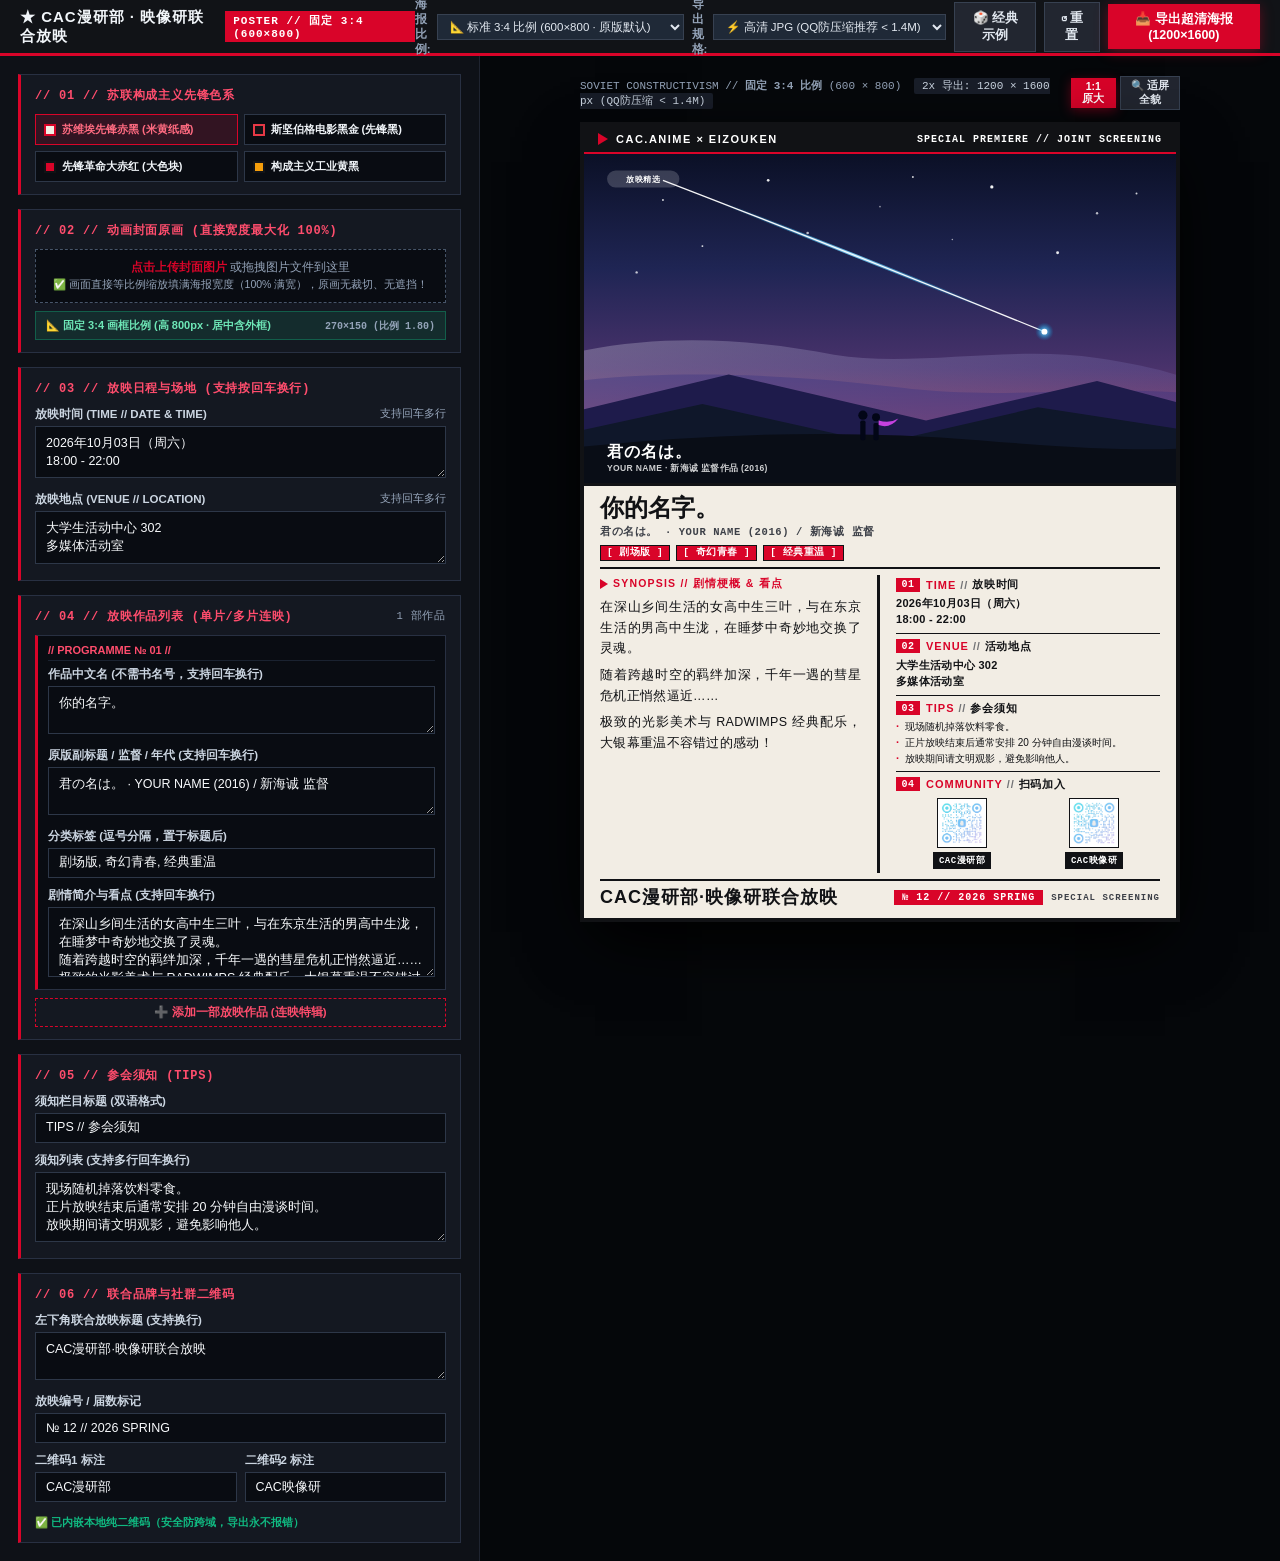
==== commit a06d1bff: "feat: Soviet Constructivism poster layout optimizations, typography refinements and bug fixes" ====
--- a/index.html
+++ b/index.html
@@ -192,104 +192,22 @@
       flex: none !important;
       display: flex !important;
       flex-direction: column !important;
-      gap: 8px !important;
-      padding: 10px 16px 14px 16px !important;
+      gap: 6px !important;
+      padding: 8px 16px 8px 16px !important;
       box-sizing: border-box !important;
       background: var(--soviet-bg) !important;
     }
 
-    /* 双列并排：左侧 注意事项 + 右侧 超大双群二维码 */
-    .soviet-bottom-columns {
-      display: grid !important;
-      grid-template-columns: 1fr 1fr !important;
-      gap: 8px !important;
-      align-items: stretch !important;
-      margin-bottom: 2px !important;
-    }
-
-    .soviet-ps-box {
-      border: 2px solid var(--soviet-border) !important;
-      background: var(--soviet-black) !important;
-      color: #ffffff !important;
-      padding: 6px 10px !important;
-      margin-bottom: 0 !important;
-      display: flex !important;
-      flex-direction: column !important;
-    }
-
-    .soviet-qr-box {
-      border: 2px solid var(--soviet-border) !important;
-      background: var(--soviet-black) !important;
-      color: #ffffff !important;
-      padding: 6px 8px 8px 8px !important;
-      display: flex !important;
-      flex-direction: column !important;
-      justify-content: space-between !important;
-    }
-
-    .soviet-qr-box-head {
-      font-family: var(--soviet-font-display) !important;
-      font-size: 10px !important;
-      font-weight: 900 !important;
-      color: var(--soviet-red) !important;
-      letter-spacing: 1px !important;
-      margin-bottom: 4px !important;
-      display: flex !important;
-      align-items: center !important;
-      gap: 4px !important;
-      text-transform: uppercase !important;
-    }
-
-    .soviet-qr-group {
-      display: flex !important;
-      align-items: center !important;
-      justify-content: space-around !important;
-      gap: 8px !important;
-      flex: 1 !important;
-    }
-
-    .soviet-qr-item {
-      display: flex !important;
-      flex-direction: column !important;
-      align-items: center !important;
-      gap: 4px !important;
-    }
-
-    .soviet-qr-frame {
-      width: 92px !important;
-      height: 92px !important;
-      background: #ffffff !important;
-      border: 2px solid var(--soviet-red) !important;
-      padding: 3px !important;
-      box-sizing: border-box !important;
-      box-shadow: 0 2px 10px rgba(0, 0, 0, 0.4) !important;
-    }
-
-    .soviet-qr-img {
-      width: 100% !important;
-      height: 100% !important;
-      display: block !important;
-      object-fit: contain !important;
-    }
-
-    .soviet-qr-label {
-      font-size: 10.5px !important;
-      font-weight: 900 !important;
-      color: #ffffff !important;
-      letter-spacing: 0.5px !important;
-      white-space: nowrap !important;
-      text-align: center !important;
-      font-family: var(--soviet-font-mono) !important;
-    }
+
 
     .soviet-footer-bar {
       display: flex !important;
       align-items: center !important;
       justify-content: space-between !important;
-      padding-top: 8px !important;
+      padding-top: 6px !important;
       padding-bottom: 2px !important;
-      border-top: 3.5px solid var(--soviet-border) !important;
-      gap: 12px !important;
+      border-top: 2.5px solid var(--soviet-border) !important;
+      gap: 10px !important;
       flex-shrink: 0 !important;
     }
 
@@ -346,15 +264,15 @@
   <header class="app-navbar">
     <div class="app-brand">
       <span>★ CAC漫研部 · 映像研联合放映</span>
-      <span class="app-brand-badge" id="brandBadgeRatio">СССР · 自由长海报 (宽度最大化)</span>
+      <span class="app-brand-badge" id="brandBadgeRatio">POSTER // 自由长海报 (宽度最大化)</span>
     </div>
 
     <div class="nav-actions">
       <div style="display: flex; align-items: center; gap: 6px;">
         <label for="posterRatioSelect" style="font-size: 11.5px; color: #94a3b8; font-weight: 600;">海报比例:</label>
         <select id="posterRatioSelect" class="input-select" style="padding: 5px 8px; font-size: 11.5px; width: auto; background: #1f2937; border-color: #374151; color: #e2e8f0; cursor: pointer;">
-          <option value="auto" selected>✨ 自由自适应长海报 (推荐 · 封面全宽 · 0裁切)</option>
-          <option value="ratio-3-4">📐 固定 3:4 比例 (600×800)</option>
+          <option value="ratio-3-4" selected>📐 标准 3:4 比例 (600×800 · 原版默认)</option>
+          <option value="auto">✨ 自由自适应长海报 (高度随封面延伸)</option>
           <option value="ratio-9-16">📱 固定 9:16 比例 (600×1066)</option>
         </select>
       </div>
@@ -430,7 +348,7 @@
         <div class="group-title">// 03 // 放映日程与场地 (支持按回车换行)</div>
         <div class="form-field">
           <label class="field-label" for="inputTime">
-            <span>放映时间 (ВРЕМЯ // DATE & TIME)</span>
+            <span>放映时间 (TIME // DATE & TIME)</span>
             <span class="field-hint">支持回车多行</span>
           </label>
           <textarea id="inputTime" class="input-textarea" rows="2">2026年10月03日（周六）
@@ -438,7 +356,7 @@
         </div>
         <div class="form-field">
           <label class="field-label" for="inputLocation">
-            <span>放映地点 (МЕСТО // VENUE)</span>
+            <span>放映地点 (VENUE // LOCATION)</span>
             <span class="field-hint">支持回车多行</span>
           </label>
           <textarea id="inputLocation" class="input-textarea" rows="2">大学生活动中心 302
@@ -462,12 +380,12 @@
         </button>
       </div>
 
-      <!-- 5. 参会须知与备忘 (Tips，支持按回车换行) -->
+      <!-- 5. 参会须知与备忘 (TIPS，统一格式栏目) -->
       <div class="form-group-card">
-        <div class="group-title">// 05 // Tips (ВНИМАНИЕ)</div>
+        <div class="group-title">// 05 // 参会须知 (TIPS)</div>
         <div class="form-field">
-          <label class="field-label" for="inputPsTitle">备忘标题</label>
-          <input type="text" id="inputPsTitle" class="input-text" value="★ ВНИМАНИЕ // Tips">
+          <label class="field-label" for="inputPsTitle">须知栏目标题 (双语格式)</label>
+          <input type="text" id="inputPsTitle" class="input-text" value="TIPS // 参会须知">
         </div>
         <div class="form-field">
           <label class="field-label" for="inputPsContent">
@@ -535,7 +453,7 @@
               <span>CAC.ANIME × EIZOUKEN</span>
             </div>
             <div class="soviet-header-right">
-              <span>ПРЕМЬЕРА // 联合放映会</span>
+              <span>SPECIAL PREMIERE // JOINT SCREENING</span>
             </div>
           </div>
 
@@ -547,58 +465,94 @@
           <!-- 3. 下部内容主板 -->
           <div class="soviet-content-board">
 
-            <!-- 构成主义放映日程告示牌 (红黑双块对比，支持换行) -->
-            <section class="soviet-schedule-grid">
-              <div class="schedule-block red-block">
-                <div class="schedule-tag-head">ВРЕМЯ // 放映时间</div>
-                <div class="schedule-tag-value" id="viewTime">2026年10月03日（周六）
+            <!-- 顶端作品大标题区 (顶端展示，无书名号) -->
+            <header class="soviet-hero-header" id="viewHeroHeader">
+              <!-- 动态注入标题与副标题 -->
+            </header>
+
+            <!-- 双栏主体网格：左栏 简介 & 看点 / 右栏 4大统一格式栏目 (开放式线条排版) -->
+            <div class="soviet-main-grid">
+
+              <!-- 左栏：作品简介与看点区 -->
+              <div class="soviet-col-content" id="viewSynopsisCol">
+                <!-- 动态注入简介或连映卡片 -->
+              </div>
+
+              <!-- 右栏：四大统一格式栏目 (时间、地点、注意事项、二维码) -->
+              <div class="soviet-col-info">
+
+                <!-- 栏目 01：放映时间 (上下空隙加宽，舒展大气) -->
+                <section class="soviet-info-card card-time">
+                  <div class="soviet-card-header">
+                    <span class="soviet-card-num">01</span>
+                    <span class="soviet-card-label">
+                      <span class="en-tag">TIME</span><span class="sep-slash">//</span><span class="zh-tag">放映时间</span>
+                    </span>
+                  </div>
+                  <div class="soviet-card-body">
+                    <div class="soviet-schedule-text" id="viewTime">2026年10月03日（周六）
 18:00 - 22:00</div>
+                  </div>
+                </section>
+
+                <!-- 栏目 02：放映场地 (上下空隙加宽，舒展大气) -->
+                <section class="soviet-info-card card-venue">
+                  <div class="soviet-card-header">
+                    <span class="soviet-card-num">02</span>
+                    <span class="soviet-card-label">
+                      <span class="en-tag">VENUE</span><span class="sep-slash">//</span><span class="zh-tag">活动地点</span>
+                    </span>
+                  </div>
+                  <div class="soviet-card-body">
+                    <div class="soviet-venue-text" id="viewLocation">大学生活动中心 302
+多媒体活动室</div>
+                  </div>
+                </section>
+
+                <!-- 栏目 03：注意事项 (TIPS，适当收缩，紧凑利落) -->
+                <section class="soviet-info-card card-tips">
+                  <div class="soviet-card-header">
+                    <span class="soviet-card-num">03</span>
+                    <span class="soviet-card-label" id="viewPsHeaderLabel">
+                      <span class="en-tag">TIPS</span><span class="sep-slash">//</span><span class="zh-tag">参会须知</span>
+                    </span>
+                  </div>
+                  <div class="soviet-card-body">
+                    <ul class="soviet-ps-list" id="viewPsList">
+                      <li>现场随机掉落饮料零食。</li>
+                      <li>正片放映结束后安排 20 分钟自由漫谈。</li>
+                      <li>放映期间请文明观影，避免影响他人。</li>
+                    </ul>
+                  </div>
+                </section>
+
+                <!-- 栏目 04：社群二维码 (qr-card 弹性吸收垂直空间) -->
+                <section class="soviet-info-card qr-card">
+                  <div class="soviet-card-header">
+                    <span class="soviet-card-num">04</span>
+                    <span class="soviet-card-label">
+                      <span class="en-tag">COMMUNITY</span><span class="sep-slash">//</span><span class="zh-tag">扫码加入</span>
+                    </span>
+                  </div>
+                  <div class="soviet-card-body">
+                    <div class="soviet-qr-group">
+                      <div class="soviet-qr-item">
+                        <div class="soviet-qr-frame">
+                          <img class="soviet-qr-img" id="viewQrImg1" alt="CAC漫研部二维码">
+                        </div>
+                        <span class="soviet-qr-label" id="viewQrName1">CAC漫研部</span>
+                      </div>
+                      <div class="soviet-qr-item">
+                        <div class="soviet-qr-frame">
+                          <img class="soviet-qr-img" id="viewQrImg2" alt="CAC映像研二维码">
+                        </div>
+                        <span class="soviet-qr-label" id="viewQrName2">CAC映像研</span>
+                      </div>
+                    </div>
+                  </div>
+                </section>
+
               </div>
-              <div class="schedule-block">
-                <div class="schedule-tag-head">МЕСТО // 放映场地</div>
-                <div class="schedule-tag-value" id="viewLocation">大学生活动中心 302
-多媒体活动室</div>
-              </div>
-            </section>
-
-            <!-- 放映作品列表 (支持单片/多片连映，标签置于标题后，支持换行) -->
-            <div class="soviet-works-section" id="viewWorksContainer">
-              <!-- 动态注入作品 -->
-            </div>
-
-            <!-- 构成主义 双列信息板：左侧 参会须知 + 右侧 超大双群二维码专区 -->
-            <div class="soviet-bottom-columns">
-              <!-- 左侧：参会须知与备忘 (Tips，支持换行) -->
-              <section class="soviet-ps-box">
-                <div class="soviet-ps-head" id="viewPsTitle">★ ВНИМАНИЕ // Tips</div>
-                <ul class="soviet-ps-list" id="viewPsList">
-                  <li>现场随机掉落饮料零食。</li>
-                  <li>正片放映结束后通常安排 20 分钟自由漫谈时间。</li>
-                  <li>放映期间请文明观影，避免影响他人。</li>
-                </ul>
-              </section>
-
-              <!-- 右侧：超大扫码加入社群专区 (СВЯЗЬ // QR-КОДЫ) -->
-              <section class="soviet-qr-box">
-                <div class="soviet-qr-box-head">
-                  <span class="soviet-red-wedge" style="border-left-width: 8px; border-top-width: 5px; border-bottom-width: 5px;"></span>
-                  <span>СВЯЗЬ // 扫码加入社群</span>
-                </div>
-                <div class="soviet-qr-group">
-                  <div class="soviet-qr-item">
-                    <div class="soviet-qr-frame">
-                      <img class="soviet-qr-img" id="viewQrImg1" alt="CAC漫研部二维码">
-                    </div>
-                    <span class="soviet-qr-label" id="viewQrName1">CAC漫研部</span>
-                  </div>
-                  <div class="soviet-qr-item">
-                    <div class="soviet-qr-frame">
-                      <img class="soviet-qr-img" id="viewQrImg2" alt="CAC映像研二维码">
-                    </div>
-                    <span class="soviet-qr-label" id="viewQrName2">CAC映像研</span>
-                  </div>
-                </div>
-              </section>
             </div>
 
             <!-- 底部：全宽联合放映品牌横栏 (大号字标 + 届数编号) -->
@@ -608,7 +562,7 @@
               </div>
               <div class="soviet-brand-meta">
                 <span class="soviet-session-badge" id="viewSessionBadge">№ 12 // 2026 SPRING</span>
-                <span class="soviet-brand-sub">ПРЕМЬЕРНЫЙ ПОКАЗ</span>
+                <span class="soviet-brand-sub">SPECIAL SCREENING</span>
               </div>
             </footer>
 
@@ -636,7 +590,7 @@
 
   <!-- 交互逻辑脚本 -->
   <script>
-    // 3 套不同题材经典预设模板 (包含单作精选与多部连映)
+    // 4 套不同题材经典预设模板 (包含单片精选与多部连映)
     const DEMO_PRESETS = [
       {
         theme: '',
@@ -644,13 +598,13 @@
         sessionBadge: '№ 01 // 2026 SPRING',
         time: '2026年10月03日（周六）\n18:00 - 22:00',
         location: '大学生活动中心 302\n多媒体活动室',
-        psTitle: '★ ВНИМАНИЕ // Tips',
-        psContent: '现场随机掉落饮料零食。\n正片放映结束后通常安排 20 分钟自由漫谈时间。\n放映期间请文明观影，避免影响他人。',
+        psTitle: 'TIPS // 参会须知',
+        psContent: '现场随机掉落饮料零食。\n正片放映结束后安排 20 分钟自由漫谈。\n放映期间请文明观影，避免影响他人。',
         qrName1: 'CAC漫研部',
         qrName2: 'CAC映像研',
         works: [
           {
-            titleCn: '《你的名字。》',
+            titleCn: '你的名字。',
             titleOrig: '君の名は。 · YOUR NAME (2016) / 新海诚 监督',
             tags: '剧场版, 奇幻青春, 经典重温',
             synopsis: '在深山乡间生活的女高中生三叶，与在东京生活的男高中生泷，在睡梦中奇妙地交换了灵魂。\n随着跨越时空的羁绊加深，千年一遇的彗星危机正悄然逼近……\n极致的光影美术与 RADWIMPS 经典配乐，大银幕重温不容错过的感动！'
@@ -660,23 +614,48 @@
       {
         theme: 'theme-stenberg-black',
         clubName: 'CAC漫研部·映像研联合放映',
+        sessionBadge: '№ 07 // U.C.特映巡礼',
+        time: '2026年5月02日 (周六)\n17:30 - 21:30',
+        location: '大学生活动中心 302\n多媒体活动室',
+        psTitle: 'TIPS // 参会与讨论须知',
+        psContent: '本次为《闪光的哈萨维》两部连映，中场休息 15 分钟。\n正片放映结束后安排 30 分钟高达宇宙世纪剧情与机设沙龙漫谈！\n场内请文明观影，欢迎携带高达模型来现场交流～',
+        qrName1: 'CAC漫研部',
+        qrName2: 'CAC映像研',
+        works: [
+          {
+            titleCn: '机动战士高达 闪光的哈萨维 Ⅰ',
+            titleOrig: 'Mobile Suit Gundam Hathaway · 村濑修功 监督',
+            tags: '高达U.C., 硬派机战, 泽野弘之',
+            synopsis: 'U.C.0105，第二次新吉翁战争十二年后。继承阿姆罗与夏亚意志的哈萨维·诺亚，化名为马法蒂·纳比尤·艾林，驾驶全新高达Ξ（Xi）向腐朽的地球联邦高层发起暗夜突袭，在宿命交错中拉开反叛序幕。'
+          },
+          {
+            titleCn: '机动战士高达 闪光的哈萨维 Ⅱ',
+            titleOrig: 'The Son of Bright · Sunrise / 松竹',
+            tags: '宿命对决, 佩涅罗佩, 齐尔刻部队',
+            synopsis: '澳大利亚战线硝烟再起，马法蒂组织与雷恩·艾姆驾驶的佩涅罗佩展开激烈的空中格斗。琪琪·安达露西亚的神秘预言、联邦军的全面合围，哈萨维即将迎来改变时代的终极决战！'
+          }
+        ]
+      },
+      {
+        theme: 'theme-stenberg-black',
+        clubName: 'CAC漫研部·映像研联合放映',
         sessionBadge: '№ 08 // 特映巡礼',
         time: '2026年4月10日 (周五)\n18:30 - 21:00',
         location: '图书馆报告厅 (东区)\n二楼放映厅',
-        psTitle: '★ ВНИМАНИЕ // 新海诚双片连映备忘',
+        psTitle: 'TIPS // 新海诚双片连映备忘',
         psContent: '本次为两部连映，中途设有 10 分钟中场休息与茶歇交流。\n前 30 名签到同学可在入口领取限定放映纪念票根！\n欢迎携带纸巾，祝观影愉快～',
         qrName1: 'CAC漫研部',
         qrName2: 'CAC映像研',
         works: [
           {
-            titleCn: '《言叶之庭》',
-            titleOrig: '言の葉の庭 · 入野自由 / 花泽香菜 (46分钟)',
+            titleCn: '言叶之庭',
+            titleOrig: '言の葉の庭 · 入野自由 / 花泽香菜',
             tags: '雨之物语, 唯美写实',
             synopsis: '以制鞋为梦想的高中生秋月孝雄，与迷茫的神秘女性雪野百香里，在雨季的日式庭园中相遇，展开了一段隐秘而纯粹的羁绊。'
           },
           {
-            titleCn: '《秒速5厘米》',
-            titleOrig: '秒速5センチメートル · 新海诚 监督代表作 (63分钟)',
+            titleCn: '秒速5厘米',
+            titleOrig: '秒速5センチメートル · 新海诚 监督代表作',
             tags: '青春物语, 樱花飞逝',
             synopsis: '“樱花飘落的速度是秒速5厘米，那我该用怎样的速度才能与你相遇？”\n三个关于成长、距离与错过的动人篇章。'
           }
@@ -688,13 +667,13 @@
         sessionBadge: '№ 14 // 京阿尼特辑',
         time: '2026年4月24日 (周五)\n18:30 - 20:30',
         location: '大学生活动中心 201\n音乐排练厅',
-        psTitle: '★ ВНИМАНИЕ // 观影会茶歇特别企划',
+        psTitle: 'TIPS // 观影会茶歇特别企划',
         psContent: '放映现场供应红茶与草莓蛋糕切片（轻音部传统茶话会！）\n欢迎携带应援棒或乐器同好交流，可小声跟唱插入曲～\n放映结束有现场即兴小试奏，欢迎带琴来玩！',
         qrName1: 'CAC漫研部',
         qrName2: 'CAC映像研',
         works: [
           {
-            titleCn: '《轻音少女！》剧场版',
+            titleCn: '轻音少女！剧场版',
             titleOrig: 'K-ON! MOVIE · 山田尚子 监督 / 京都动画',
             tags: '京阿尼, 音乐治愈, 伦敦毕业行',
             synopsis: '即将毕业的轻音部四人策划了一次伦敦毕业旅行！\n在异国街头她们会带来怎样的音乐演出，又将为学妹梓写下怎样的告别曲？'
@@ -737,10 +716,11 @@
       livePoster: document.getElementById('livePoster'),
       liveHeroWrap: document.getElementById('liveHeroWrap'),
       viewCoverImg: document.getElementById('viewCoverImg'),
+      viewHeroHeader: document.getElementById('viewHeroHeader'),
+      viewSynopsisCol: document.getElementById('viewSynopsisCol'),
       viewTime: document.getElementById('viewTime'),
       viewLocation: document.getElementById('viewLocation'),
-      viewWorksContainer: document.getElementById('viewWorksContainer'),
-      viewPsTitle: document.getElementById('viewPsTitle'),
+      viewPsHeaderLabel: document.getElementById('viewPsHeaderLabel'),
       viewPsList: document.getElementById('viewPsList'),
       viewClubName: document.getElementById('viewClubName'),
       viewSessionBadge: document.getElementById('viewSessionBadge'),
@@ -764,6 +744,12 @@
       appPreviewStage: document.querySelector('.app-preview-stage')
     };
 
+    // 辅助函数：去除片名中的书名号《》
+    function stripBookBrackets(str) {
+      if (!str) return '';
+      return str.replace(/^[《〈<]+|[》〉>]+$/g, '').trim();
+    }
+
     // 渲染左侧作品编辑器列表 (支持换行)
     function renderWorksEditor() {
       els.worksEditorList.innerHTML = '';
@@ -778,7 +764,7 @@
             ${currentWorks.length > 1 ? `<button type="button" class="btn-del-work" data-index="${index}">[ ✕ 删除 ]</button>` : ''}
           </div>
           <div class="form-field">
-            <label class="field-label">作品中文名 (支持回车换行)</label>
+            <label class="field-label">作品中文名 (不需书名号，支持回车换行)</label>
             <textarea class="input-textarea edit-work-title" data-index="${index}" rows="1">${escapeHtml(work.titleCn)}</textarea>
           </div>
           <div class="form-field">
@@ -846,10 +832,10 @@
       });
     }
 
-    // 添加新作品
+    // 添加新作品 (默认无书名号)
     els.btnAddWork.addEventListener('click', () => {
       currentWorks.push({
-        titleCn: `《放映作品 0${currentWorks.length + 1}》`,
+        titleCn: `放映作品 0${currentWorks.length + 1}`,
         titleOrig: 'ANIME SUBTITLE',
         tags: '精选放映',
         synopsis: '请输入本作品的剧情梗概与看点……'
@@ -867,47 +853,84 @@
       return `<div class="soviet-tag-inline">${tags.map(t => `<span class="soviet-tag-stamp">[ ${escapeHtml(t)} ]</span>`).join('')}</div>`;
     }
 
-    // 渲染海报作品区 (完整支持换行，Tag紧随标题)
+    // 渲染海报作品区 (顶端展示标题且无书名号，左栏展示简介/连映)
     function renderPosterWorks() {
-      els.viewWorksContainer.innerHTML = '';
+      if (!els.viewHeroHeader || !els.viewSynopsisCol) return;
+      els.viewHeroHeader.innerHTML = '';
+      els.viewSynopsisCol.innerHTML = '';
 
       if (currentWorks.length === 1) {
-        // 单部作品：巨大字重，强烈视觉张力
+        // 单部作品：顶端大标题（无书名号），左栏剧情梗概
         const work = currentWorks[0];
+        const titleClean = stripBookBrackets(work.titleCn) || '放映作品';
         const tagsHtml = buildTagsHTML(work.tags);
-        const singleDiv = document.createElement('div');
-        singleDiv.className = 'soviet-work-single';
-        singleDiv.innerHTML = `
-          <div class="soviet-work-title-row">
-            <div class="soviet-work-main-title">${escapeHtml(work.titleCn || '放映作品')}</div>
-            ${tagsHtml}
-          </div>
-          ${work.titleOrig ? `<div class="soviet-work-sub-title">${escapeHtml(work.titleOrig)}</div>` : ''}
-          <div class="soviet-synopsis-box">
-            <div class="soviet-synopsis-head">★ О СЮЖЕТЕ // 剧情梗概 & 看点</div>
-            <div class="soviet-synopsis-text">${escapeHtml(work.synopsis || '暂无剧情简介。')}</div>
-          </div>
+
+        // 1. 顶端大标题区 (大标题独占首行，副标题独占次行，标签独占独立行)
+        els.viewHeroHeader.innerHTML = `
+          <h1 class="soviet-main-title">${escapeHtml(titleClean)}</h1>
+          ${work.titleOrig ? `<div class="soviet-sub-title">${escapeHtml(work.titleOrig)}</div>` : ''}
+          ${tagsHtml ? `<div class="soviet-tag-row">${tagsHtml}</div>` : ''}
         `;
-        els.viewWorksContainer.appendChild(singleDiv);
+
+        // 2. 左栏剧情梗概 (开放式排版，分段排版增强左栏丰满度)
+        const paras = (work.synopsis || '暂无剧情简介。')
+          .split('\n')
+          .map(p => p.trim())
+          .filter(p => p.length > 0);
+        const parasHtml = paras.length > 0 
+          ? paras.map(p => `<p class="soviet-synopsis-para">${escapeHtml(p)}</p>`).join('')
+          : `<p class="soviet-synopsis-para">暂无剧情简介。</p>`;
+
+        els.viewSynopsisCol.innerHTML = `
+          <section class="soviet-synopsis-panel">
+            <div class="soviet-panel-head">
+              <span class="soviet-red-wedge" style="border-left-width: 8px; border-top-width: 5px; border-bottom-width: 5px;"></span>
+              <span>SYNOPSIS // 剧情梗概 & 看点</span>
+            </div>
+            <div class="soviet-synopsis-body">
+              ${parasHtml}
+            </div>
+          </section>
+        `;
       } else {
-        // 多部作品：连映卡片式紧凑排版
+        // 多部作品：连映模式
+        // 1. 顶端大标题：展示各部联合名称（去除书名号），视觉冲击力强
+        const allTitles = currentWorks.map(w => stripBookBrackets(w.titleCn)).filter(Boolean).join(' · ');
+        const allTags = currentWorks.map(w => w.tags).filter(Boolean).join(', ');
+        const tagsHtml = buildTagsHTML(allTags || '特映连映');
+
+        els.viewHeroHeader.innerHTML = `
+          <h1 class="soviet-main-title">${escapeHtml(allTitles || '联合连映特辑')}</h1>
+          <div class="soviet-sub-title">FEATURE PRESENTATION // DOUBLE FEATURE SPECIAL</div>
+          ${tagsHtml ? `<div class="soviet-tag-row">${tagsHtml}</div>` : ''}
+        `;
+
+        // 2. 左栏依次展示连映卡片
+        const cardsWrapper = document.createElement('div');
+        cardsWrapper.style.display = 'flex';
+        cardsWrapper.style.flexDirection = 'column';
+        cardsWrapper.style.gap = '6px';
+        cardsWrapper.style.height = '100%';
+
         currentWorks.forEach((work, idx) => {
-          const tagsHtml = buildTagsHTML(work.tags);
+          const titleClean = stripBookBrackets(work.titleCn) || `作品 0${idx + 1}`;
+          const singleTags = buildTagsHTML(work.tags);
           const multiCard = document.createElement('div');
-          multiCard.className = 'soviet-work-multi';
+          multiCard.className = 'soviet-multi-card';
           multiCard.innerHTML = `
-            <div class="multi-header-row">
-              <div class="multi-title-group">
-                <span class="multi-num-badge">№ 0${idx + 1}</span>
-                <span class="multi-title-text">${escapeHtml(work.titleCn || '放映作品')}</span>
-                ${work.titleOrig ? `<span class="multi-sub-text">${escapeHtml(work.titleOrig)}</span>` : ''}
+            <div class="soviet-multi-title-row">
+              <div style="display: flex; align-items: baseline; gap: 5px; flex-wrap: wrap;">
+                <span class="soviet-multi-badge">№ 0${idx + 1}</span>
+                <span class="soviet-multi-name">${escapeHtml(titleClean)}</span>
+                ${work.titleOrig ? `<span class="soviet-multi-sub">${escapeHtml(work.titleOrig)}</span>` : ''}
               </div>
-              ${tagsHtml}
+              ${singleTags}
             </div>
-            <div class="multi-synopsis-text">${escapeHtml(work.synopsis || '')}</div>
+            <div class="soviet-multi-desc">${escapeHtml(work.synopsis || '')}</div>
           `;
-          els.viewWorksContainer.appendChild(multiCard);
+          cardsWrapper.appendChild(multiCard);
         });
+        els.viewSynopsisCol.appendChild(cardsWrapper);
       }
     }
 
@@ -915,7 +938,7 @@
     function updatePosterLayout() {
       if (!els.viewCoverImg) return;
 
-      const ratioMode = els.posterRatioSelect ? els.posterRatioSelect.value : 'auto';
+      const ratioMode = els.posterRatioSelect ? els.posterRatioSelect.value : 'ratio-3-4';
       const activeTheme = document.querySelector('.theme-option.active')?.getAttribute('data-theme') || '';
 
       // 获取图片原始长宽比与尺寸
@@ -944,7 +967,7 @@
         els.viewCoverImg.style.maxHeight = 'none';
         els.viewCoverImg.style.objectFit = 'cover';
         if (els.brandBadgeRatio) {
-          els.brandBadgeRatio.textContent = 'СССР · 自由长海报 (宽度最大化)';
+          els.brandBadgeRatio.textContent = 'POSTER // 自由长海报 (宽度最大化)';
         }
         if (els.previewHeaderTitle) {
           els.previewHeaderTitle.innerHTML = 'SOVIET CONSTRUCTIVISM // <strong>自由自适应长海报</strong> (宽 600px)';
@@ -968,7 +991,7 @@
         els.viewCoverImg.style.maxHeight = '100%';
         els.viewCoverImg.style.objectFit = 'contain';
         if (els.brandBadgeRatio) {
-          els.brandBadgeRatio.textContent = 'СССР · 固定 3:4 (600×800)';
+          els.brandBadgeRatio.textContent = 'POSTER // 固定 3:4 (600×800)';
         }
         if (els.previewHeaderTitle) {
           els.previewHeaderTitle.innerHTML = 'SOVIET CONSTRUCTIVISM // <strong>固定 3:4 比例</strong> (600 × 800)';
@@ -992,7 +1015,7 @@
         els.viewCoverImg.style.maxHeight = '100%';
         els.viewCoverImg.style.objectFit = 'contain';
         if (els.brandBadgeRatio) {
-          els.brandBadgeRatio.textContent = 'СССР · 固定 9:16 (600×1066)';
+          els.brandBadgeRatio.textContent = 'POSTER // 固定 9:16 (600×1066)';
         }
         if (els.previewHeaderTitle) {
           els.previewHeaderTitle.innerHTML = 'SOVIET CONSTRUCTIVISM // <strong>固定 9:16 移动全屏</strong> (600 × 1066)';
@@ -1027,8 +1050,16 @@
       els.viewTime.textContent = els.time.value || '时间待定';
       els.viewLocation.textContent = els.location.value || '地点待定';
 
-      // P.S. 列表 (支持换行，每行一条)
-      els.viewPsTitle.textContent = els.psTitle.value || '★ ВНИМАНИЕ // 参会须知';
+      // 须知标题与列表 (支持换行，每行一条)
+      if (els.viewPsHeaderLabel) {
+        const val = els.psTitle.value || 'TIPS // 参会须知';
+        if (val.includes('//')) {
+          const parts = val.split('//');
+          els.viewPsHeaderLabel.innerHTML = `<span class="en-tag">${escapeHtml(parts[0].trim())}</span><span class="sep-slash">//</span><span class="zh-tag">${escapeHtml(parts[1].trim())}</span>`;
+        } else {
+          els.viewPsHeaderLabel.textContent = val;
+        }
+      }
       const psLines = els.psContent.value.split('\n').filter(line => line.trim().length > 0);
       els.viewPsList.innerHTML = '';
       psLines.forEach(line => {
@@ -1186,7 +1217,7 @@
       els.qrName1.value = preset.qrName1;
       els.qrName2.value = preset.qrName2;
       if (els.posterRatioSelect) {
-        els.posterRatioSelect.value = preset.posterRatio || 'auto';
+        els.posterRatioSelect.value = preset.posterRatio || 'ratio-3-4';
       }
 
       currentWorks = JSON.parse(JSON.stringify(preset.works || []));
--- a/assets/css/poster.css
+++ b/assets/css/poster.css
@@ -77,14 +77,14 @@
   border: 4px solid var(--soviet-border);
 }
 
-/* 固定画框模式支持 (若用户主动切换固定画幅) */
+/* 固定画框模式支持 (标准 3:4 比例，宽 600px × 高 800px) */
 .poster-container.ratio-3-4 {
   height: 800px !important;
   max-height: 800px !important;
   overflow: hidden !important;
 }
 .poster-container.ratio-3-4 .soviet-hero-stage {
-  height: 320px !important;
+  height: 290px !important;
   display: flex !important;
   align-items: center !important;
   justify-content: center !important;
@@ -94,7 +94,14 @@
   width: 100% !important;
   height: 100% !important;
   object-fit: contain !important;
-  box-shadow: 0 0 0 1.5px var(--soviet-border), 0 4px 16px rgba(0, 0, 0, 0.5);
+}
+.poster-container.ratio-3-4 .soviet-content-board {
+  padding: 8px 16px 8px 16px !important;
+  gap: 6px !important;
+}
+.poster-container.ratio-3-4 .soviet-qr-frame {
+  width: 50px;
+  height: 50px;
 }
 
 .poster-container.ratio-9-16 {
@@ -121,23 +128,28 @@
   position: absolute;
   inset: 0;
   pointer-events: none;
-  z-index: 2;
-  background-image: radial-gradient(rgba(0, 0, 0, 0.04) 1px, transparent 0);
-  background-size: 8px 8px;
-}
-
-/* ================= 1. 顶部苏联前卫先锋标语横幅 (Banner Strip) ================= */
+  background-image:
+    radial-gradient(var(--soviet-border) 1px, transparent 0),
+    linear-gradient(135deg, rgba(217, 4, 41, 0.03) 0%, transparent 40%),
+    linear-gradient(315deg, rgba(0, 0, 0, 0.05) 0%, transparent 50%);
+  background-size: 8px 8px, 100% 100%, 100% 100%;
+  opacity: 0.85;
+  z-index: 1;
+}
+
+/* ================= 1. 顶部苏联前卫红黑横幅 (Soviet Header Strip) ================= */
 .soviet-header-strip {
   position: relative;
+  height: 28px;
+  background-color: var(--soviet-black);
+  color: #ffffff;
+  display: flex;
+  align-items: center;
+  justify-content: space-between;
+  padding: 0 14px;
+  box-sizing: border-box;
+  border-bottom: 2.5px solid var(--soviet-red);
   z-index: 10;
-  height: 32px;
-  background: var(--soviet-black);
-  color: #ffffff;
-  display: flex;
-  align-items: center;
-  justify-content: space-between;
-  padding: 0 16px;
-  border-bottom: 3px solid var(--soviet-red);
   flex-shrink: 0;
 }
 
@@ -146,18 +158,18 @@
   align-items: center;
   gap: 8px;
   font-family: var(--soviet-font-display);
-  font-size: 13px;
+  font-size: 11px;
+  font-weight: 900;
   letter-spacing: 1.5px;
-  text-transform: uppercase;
 }
 
 .soviet-red-wedge {
-  display: inline-block;
   width: 0;
   height: 0;
-  border-top: 7px solid transparent;
-  border-bottom: 7px solid transparent;
-  border-left: 11px solid var(--soviet-red);
+  border-top: 6px solid transparent;
+  border-bottom: 6px solid transparent;
+  border-left: 10px solid var(--soviet-red);
+  display: inline-block;
 }
 
 .soviet-header-right {
@@ -168,35 +180,27 @@
   letter-spacing: 1px;
 }
 
-/* ================= 2. 封面展示区 (直接宽度最大化 100% 顶满！0裁切！无遮挡！) ================= */
+/* ================= 2. 封面展示区 (平衡高度控制，避免海报拉长至 1200px+ 极度失调) ================= */
 .soviet-hero-stage {
   position: relative;
   width: 100%;
-  height: auto;
-  min-height: unset;
+  height: 360px;
   background: #0d0f12;
   border-bottom: 3.5px solid var(--soviet-border);
-  display: block;
+  display: flex;
+  align-items: center;
+  justify-content: center;
   overflow: hidden;
   flex-shrink: 0;
   z-index: 5;
-  padding: 0;
-  margin: 0;
-  line-height: 0;
-}
-
-/* 核心：封面图片直接 100% 宽度顶满海报左右两边！纵向随原图比例自然展开，不留黑边，绝不裁切！ */
+}
+
 .soviet-cover-img {
-  width: 100% !important;
-  max-width: 100% !important;
-  min-width: 100% !important;
-  height: auto !important;
-  max-height: none !important;
-  display: block !important;
+  width: 100%;
+  height: 100%;
+  display: block;
   object-fit: cover;
-  margin: 0 !important;
-  padding: 0 !important;
-  border: none !important;
+  object-position: center 25%;
 }
 
 /* 移除遮挡在封面图上的装饰标签，确保原画 100% 纯净展示 */
@@ -206,82 +210,78 @@
 }
 
 /* ================= 3. 下部内容板 (Content Area) ================= */
+/* 整体上下缩短，结构紧凑利落 */
 .soviet-content-board {
   position: relative;
   z-index: 10;
   display: flex;
   flex-direction: column;
-  gap: 8px;
-  padding: 10px 16px 14px 16px;
+  gap: 6px;
+  padding: 8px 16px 8px 16px;
   box-sizing: border-box;
   background: var(--soviet-bg);
   flex: none;
 }
 
-/* ================= 4. 构成主义放映日程告示牌 (双列几何方块，支持换行) ================= */
-.soviet-schedule-grid {
-  display: grid;
-  grid-template-columns: 1fr 1fr;
-  gap: 8px;
-  margin-bottom: 2px;
-}
-
-.schedule-block {
-  border: 2px solid var(--soviet-border);
-  background: var(--soviet-black);
-  color: #ffffff;
-  padding: 6px 10px;
-  display: flex;
-  flex-direction: column;
-  gap: 2px;
+/* ================= 4. 顶端作品大标题区 (大标题独占首行，副标题独占次行，标签独占独立行) ================= */
+.soviet-hero-header {
+  display: flex;
+  flex-direction: column;
+  gap: 4px;
+  padding-bottom: 6px;
+  border-bottom: 2px solid var(--soviet-border);
   position: relative;
 }
 
-.schedule-block.red-block {
-  background: var(--soviet-red);
-  border-color: var(--soviet-border);
-}
-
-.schedule-tag-head {
-  font-family: var(--soviet-font-display);
-  font-size: 10px;
-  font-weight: 900;
-  letter-spacing: 1px;
-  text-transform: uppercase;
-  color: rgba(255, 255, 255, 0.9);
-  display: flex;
-  align-items: center;
+/* 主标题：独立独占整行，气势磅礴，绝无标签挤压错位 */
+.soviet-main-title {
+  margin: 0;
+  font-size: 24px;
+  font-weight: 900;
+  line-height: 1.15;
+  letter-spacing: -0.2px;
+  color: var(--soviet-text);
+  white-space: pre-line;
+  word-break: break-word;
+  font-family: -apple-system, BlinkMacSystemFont, "Segoe UI", "PingFang SC", "Microsoft YaHei", sans-serif;
+}
+
+/* 次行：原作副标题 / 监督 / 年份 */
+.soviet-sub-title {
+  font-family: var(--soviet-font-mono);
+  font-size: 10.5px;
+  font-weight: 700;
+  color: var(--soviet-sub);
+  letter-spacing: 0.6px;
+  line-height: 1.35;
+  white-space: pre-line;
+  word-break: break-word;
+}
+
+/* 兼容副标题+标签包装器，纵向排列实现独立空行 */
+.soviet-title-subrow {
+  display: flex;
+  flex-direction: column;
   gap: 4px;
 }
 
-.schedule-tag-value {
-  font-size: 13.5px;
-  font-weight: 900;
-  line-height: 1.35;
-  color: #ffffff;
-  letter-spacing: 0.3px;
-  white-space: pre-line; /* 支持换行 */
-  word-break: break-word;
-}
-
-/* ================= 5. 放映作品列表 (支持多片连映与回车换行) ================= */
-.soviet-works-section {
-  display: flex;
-  flex-direction: column;
-  gap: 6px;
-  margin-bottom: 2px;
-}
-
-/* 标签通用样式 (放在作品标题后) */
+/* 独立标签行 (给tag单独分配一个完整行，清爽大气) */
+.soviet-tag-row {
+  display: flex;
+  align-items: center;
+  margin-top: 1px;
+}
+
+/* 标签样式 (印章风格) */
 .soviet-tag-inline {
   display: inline-flex;
-  gap: 4px;
+  gap: 6px;
   flex-wrap: wrap;
   align-items: center;
 }
 
 .soviet-tag-stamp {
-  padding: 1px 6px;
+  padding: 1.5px 6px;
   background: var(--soviet-red);
   color: #ffffff;
   font-size: 9.5px;
@@ -289,222 +289,320 @@
   letter-spacing: 0.5px;
   font-family: var(--soviet-font-mono);
   border: 1px solid var(--soviet-border);
-}
-
-/* 单部作品展示样式 (巨大字体，张力拉满) */
-.soviet-work-single {
-  display: flex;
-  flex-direction: column;
-  gap: 2px;
-}
-
-.soviet-work-title-row {
-  display: flex;
-  align-items: baseline;
+  line-height: 1.2;
+}
+
+/* ================= 5. 下部双栏主体网格 (中缝立柱分割，左右平衡严整) ================= */
+.soviet-main-grid {
+  display: grid;
+  grid-template-columns: 1fr 1fr;
+  column-gap: 0; /* 采用明确的中缝竖线彻底划分 */
+  align-items: stretch;
+}
+
+/* ----- 左栏：作品简介区 (纯净人文排版，字型舒展饱满，段落间距适中) ----- */
+.soviet-col-content {
+  display: flex;
+  flex-direction: column;
+  gap: 6px;
+  padding-right: 16px;
+  border-right: 3px solid var(--soviet-border); /* 垂直中缝实线加粗至 3px，分界严整 */
+  justify-content: flex-start;
+  height: 100%;
+}
+
+.soviet-synopsis-panel {
+  border: none;
+  background: transparent;
+  padding: 2px 0 0 0;
+  display: flex;
+  flex-direction: column;
+  box-sizing: border-box;
+}
+
+.soviet-panel-head {
+  font-family: var(--soviet-font-display);
+  font-size: 10.5px;
+  font-weight: 900;
+  color: var(--soviet-red);
+  letter-spacing: 1.2px;
+  margin-bottom: 6px;
+  display: flex;
+  align-items: center;
+  gap: 5px;
+  text-transform: uppercase;
+  border-bottom: none;
+  padding-bottom: 0;
+}
+
+.soviet-synopsis-body {
+  display: flex;
+  flex-direction: column;
+}
+
+.soviet-synopsis-text {
+  font-size: 12.5px;
+  line-height: 1.65;
+  color: var(--soviet-text);
+  margin: 0;
+  white-space: pre-line;
+  word-break: break-word;
+  text-align: justify;
+  letter-spacing: 0.3px;
+}
+
+.soviet-synopsis-para {
+  font-size: 12.5px;
+  line-height: 1.65;
+  color: var(--soviet-text);
+  margin: 0 0 6px 0;
+  white-space: pre-line;
+  word-break: break-word;
+  text-align: justify;
+  letter-spacing: 0.3px;
+}
+
+.soviet-synopsis-para:last-child {
+  margin-bottom: 0;
+}
+
+/* 多部作品连映时的左栏卡片 (开放式带左侧红线标引) */
+.soviet-multi-card {
+  border: none;
+  border-left: 4px solid var(--soviet-red);
+  background: rgba(0, 0, 0, 0.025);
+  padding: 8px 10px;
+  display: flex;
+  flex-direction: column;
+  gap: 4px;
+  margin-bottom: 6px;
+}
+
+.theme-stenberg-black .soviet-multi-card,
+.theme-industrial-ochre .soviet-multi-card {
+  background: rgba(255, 255, 255, 0.03);
+}
+
+.soviet-multi-card:last-child {
+  margin-bottom: 0;
+}
+
+.soviet-multi-title-row {
+  display: flex;
+  align-items: center;
   justify-content: space-between;
-  gap: 8px;
-  flex-wrap: wrap;
-}
-
-.soviet-work-main-title {
-  font-size: 25px;
-  font-weight: 900;
-  line-height: 1.18;
+  gap: 4px;
+}
+
+.soviet-multi-badge {
+  font-family: var(--soviet-font-mono);
+  font-size: 9.5px;
+  font-weight: 900;
+  background: var(--soviet-red);
+  color: #fff;
+  padding: 1.5px 5px;
+}
+
+.soviet-multi-name {
+  font-size: 13px;
+  font-weight: 900;
+  color: var(--soviet-text);
+  white-space: pre-line;
+}
+
+.soviet-multi-sub {
+  font-family: var(--soviet-font-mono);
+  font-size: 9.5px;
+  color: var(--soviet-sub);
+}
+
+.soviet-multi-desc {
+  font-size: 11.5px;
+  line-height: 1.5;
+  color: var(--soviet-text);
+  margin: 0;
+  white-space: pre-line;
+}
+
+/* ----- 右栏：四大统一格式栏目 (规整自成体系，赤黑先锋韵律) ----- */
+.soviet-col-info {
+  display: flex;
+  flex-direction: column;
+  justify-content: flex-start;
+  height: 100%;
+  padding-left: 16px; /* 离开中缝竖线 */
+}
+
+/* 统一格式的信息栏目：各栏目间用干净的细线隔开 */
+.soviet-info-card {
+  border: none;
+  background: transparent;
+  display: flex;
+  flex-direction: column;
+  border-top: 1px solid var(--soviet-border);
+}
+
+.soviet-info-card:first-child {
+  border-top: none;
+  padding-top: 0;
+}
+
+.soviet-info-card:last-child {
+  padding-bottom: 0;
+}
+
+/* 各栏目上下间距均衡舒展，舒适呼吸不拥挤 */
+.soviet-info-card.card-time {
+  padding-top: 2px;
+  padding-bottom: 5px;
+}
+
+.soviet-info-card.card-venue {
+  padding-top: 5px;
+  padding-bottom: 5px;
+}
+
+/* 统一格式的栏目标题 */
+.soviet-card-header {
+  background: transparent;
+  color: var(--soviet-text);
+  padding: 0;
+  margin-bottom: 4px;
+  display: flex;
+  align-items: center;
+  gap: 6px;
+  border-bottom: none;
+}
+
+/* 序号方块：赤红先锋印章色 */
+.soviet-card-num {
+  font-family: var(--soviet-font-mono);
+  font-size: 10px;
+  font-weight: 900;
+  background: var(--soviet-red);
+  color: #ffffff;
+  padding: 1.5px 5.5px;
+  line-height: 1.1;
+  display: inline-block;
   letter-spacing: 0.5px;
-  color: var(--soviet-text);
-  white-space: pre-line; /* 支持回车换行 */
-  word-break: break-word;
-}
-
-.soviet-work-sub-title {
-  font-family: var(--soviet-font-mono);
-  font-size: 10.5px;
-  font-weight: 700;
-  color: var(--soviet-sub);
-  letter-spacing: 0.5px;
-  line-height: 1.3;
-  white-space: pre-line; /* 支持回车换行 */
-  word-break: break-word;
-}
-
-.soviet-synopsis-box {
-  border: 1.5px solid var(--soviet-border);
-  background: rgba(255, 255, 255, 0.4);
-  padding: 6px 10px;
-  margin-top: 3px;
-  position: relative;
-}
-
-.soviet-synopsis-head {
-  font-family: var(--soviet-font-display);
-  font-size: 9.5px;
-  font-weight: 900;
-  color: var(--soviet-red);
-  letter-spacing: 1px;
-  margin-bottom: 2px;
-}
-
-.soviet-synopsis-text {
-  font-size: 11px;
-  line-height: 1.45;
-  color: var(--soviet-text);
-  margin: 0;
-  white-space: pre-line; /* 支持回车换行 */
-  word-break: break-word;
-}
-
-/* 多部作品连映样式 */
-.soviet-work-multi {
-  border: 2px solid var(--soviet-border);
-  background: rgba(255, 255, 255, 0.5);
-  border-left: 5px solid var(--soviet-red);
-  padding: 5px 8px;
-  display: flex;
-  flex-direction: column;
-  gap: 2px;
-}
-
-.multi-header-row {
-  display: flex;
-  align-items: center;
-  justify-content: space-between;
-  gap: 6px;
-}
-
-.multi-title-group {
-  display: flex;
-  align-items: baseline;
-  gap: 6px;
-  flex: 1;
-}
-
-.multi-num-badge {
+}
+
+.soviet-card-label {
   font-family: var(--soviet-font-display);
   font-size: 11px;
   font-weight: 900;
-  color: #fff;
-  background: var(--soviet-red);
-  padding: 0 4px;
-}
-
-.multi-title-text {
-  font-size: 15px;
-  font-weight: 900;
+  letter-spacing: 0.8px;
+  text-transform: uppercase;
+  color: var(--soviet-text);
+  flex: 1;
+  display: flex;
+  align-items: center;
+  gap: 4px;
+}
+
+.soviet-card-label .en-tag {
+  color: var(--soviet-red);
+  font-family: var(--soviet-font-display);
+  letter-spacing: 1px;
+}
+
+.soviet-card-label .sep-slash {
+  color: var(--soviet-sub);
+  opacity: 0.7;
+  font-weight: 700;
+}
+
+.soviet-card-label .zh-tag {
+  color: var(--soviet-text);
+  font-weight: 700;
+}
+
+/* 栏目内容主体 */
+.soviet-card-body {
+  padding: 0;
+  box-sizing: border-box;
+  border: none;
+}
+
+/* 栏目 01 & 02：时间与场地文字 (字号微调至11px，字重600，行高1.45，清朗舒展不臃肿) */
+.soviet-schedule-text,
+.soviet-venue-text {
+  font-size: 11px;
+  font-weight: 600;
+  line-height: 1.45;
+  letter-spacing: 0.3px;
   color: var(--soviet-text);
   white-space: pre-line;
   word-break: break-word;
-}
-
-.multi-sub-text {
-  font-family: var(--soviet-font-mono);
-  font-size: 9.5px;
-  color: var(--soviet-sub);
-}
-
-.multi-synopsis-text {
-  font-size: 10px;
-  line-height: 1.38;
-  color: var(--soviet-text);
   margin: 0;
-  white-space: pre-line;
-  word-break: break-word;
-}
-
-/* ================= 6. 构成主义双列信息区：左侧 参会须知 + 右侧 超大双群二维码 ================= */
-.soviet-bottom-columns {
-  display: grid;
-  grid-template-columns: 1fr 1fr;
-  gap: 8px;
-  align-items: stretch;
-  margin-bottom: 2px;
-}
-
-.soviet-ps-box {
-  border: 2px solid var(--soviet-border);
-  background: var(--soviet-black);
-  color: #ffffff;
-  padding: 6px 10px;
-  margin-bottom: 0;
-  display: flex;
-  flex-direction: column;
-}
-
-.soviet-ps-head {
-  font-family: var(--soviet-font-display);
-  font-size: 10px;
-  font-weight: 900;
-  color: var(--soviet-red);
-  letter-spacing: 1px;
-  margin-bottom: 4px;
-  display: flex;
-  align-items: center;
-  gap: 4px;
-  text-transform: uppercase;
+}
+
+/* 栏目 03：注意事项 (TIPS，条目紧凑利落，排版通透清爽) */
+.soviet-info-card.card-tips {
+  padding-top: 5px;
+  padding-bottom: 5px;
 }
 
 .soviet-ps-list {
   margin: 0;
-  padding-left: 14px;
-  font-size: 9.5px;
-  line-height: 1.42;
-  color: #ffffff;
-  white-space: pre-line; /* 支持回车换行 */
+  padding: 0;
+  list-style: none;
+  font-size: 10px;
+  font-weight: 500;
+  line-height: 1.4;
+  color: var(--soviet-text);
 }
 
 .soviet-ps-list li {
+  position: relative;
+  padding-left: 9px;
   margin-bottom: 2px;
-}
+  line-height: 1.4;
+}
+
 .soviet-ps-list li:last-child {
   margin-bottom: 0;
 }
 
-/* 右侧超大社群二维码展区 (横向空间充分利用，扫码面积扩充至 3 倍以上) */
-.soviet-qr-box {
-  border: 2px solid var(--soviet-border);
-  background: var(--soviet-black);
-  color: #ffffff;
-  padding: 6px 8px 8px 8px;
-  display: flex;
-  flex-direction: column;
-  justify-content: space-between;
-}
-
-.soviet-qr-box-head {
-  font-family: var(--soviet-font-display);
-  font-size: 10px;
-  font-weight: 900;
+.soviet-ps-list li::before {
+  content: "·";
+  position: absolute;
+  left: 0;
+  top: -1px;
   color: var(--soviet-red);
-  letter-spacing: 1px;
-  margin-bottom: 4px;
-  display: flex;
-  align-items: center;
-  gap: 4px;
-  text-transform: uppercase;
+  font-weight: 900;
+  font-size: 11px;
+}
+
+/* 栏目 04：二维码 (两码在右侧栏均匀对称分布) */
+.soviet-info-card.qr-card {
+  padding-top: 5px;
+  padding-bottom: 2px;
 }
 
 .soviet-qr-group {
+  width: 100%;
   display: flex;
   align-items: center;
   justify-content: space-around;
-  gap: 8px;
-  flex: 1;
+  padding: 2px 0;
 }
 
 .soviet-qr-item {
   display: flex;
   flex-direction: column;
   align-items: center;
-  gap: 4px;
-}
-
+  gap: 2px;
+}
+
+/* 二维码画框：精简尺寸至 50px */
 .soviet-qr-frame {
-  width: 92px;
-  height: 92px;
+  width: 50px;
+  height: 50px;
   background: #ffffff;
-  border: 2px solid var(--soviet-red);
-  padding: 3px;
+  border: 1.5px solid var(--soviet-border);
+  padding: 2px;
   box-sizing: border-box;
-  box-shadow: 0 2px 10px rgba(0, 0, 0, 0.4);
 }
 
 .soviet-qr-img {
@@ -514,25 +612,37 @@
   object-fit: contain;
 }
 
+/* 二维码标签：黑底白字先锋印章，字迹清朗醒目 */
 .soviet-qr-label {
-  font-size: 10.5px;
-  font-weight: 900;
+  font-size: 9px;
+  font-weight: 900;
+  background: var(--soviet-black);
   color: #ffffff;
+  padding: 1px 5px;
   letter-spacing: 0.5px;
   white-space: nowrap;
   text-align: center;
   font-family: var(--soviet-font-mono);
-}
-
-/* ================= 7. 构成主义底栏：联合放映全宽字标 ================= */
+  border: 1px solid var(--soviet-border);
+  margin-top: 2px;
+  display: inline-block;
+}
+
+.theme-stenberg-black .soviet-qr-label,
+.theme-industrial-ochre .soviet-qr-label {
+  background: var(--soviet-red);
+  color: #ffffff;
+}
+
+/* ================= 6. 构成主义底栏：联合放映全宽字标 ================= */
 .soviet-footer-bar {
   display: flex;
   align-items: center;
   justify-content: space-between;
-  padding-top: 8px;
+  padding-top: 6px;
   padding-bottom: 2px;
-  border-top: 3.5px solid var(--soviet-border);
-  gap: 12px;
+  border-top: 2.5px solid var(--soviet-border);
+  gap: 10px;
   flex-shrink: 0;
 }
 
@@ -543,11 +653,11 @@
 }
 
 .soviet-brand-title {
-  font-size: 18px;
-  font-weight: 900;
-  letter-spacing: 1px;
-  color: var(--soviet-text);
-  white-space: pre-line; /* 支持换行 */
+  font-size: 15px;
+  font-weight: 900;
+  letter-spacing: 0.8px;
+  color: var(--soviet-text);
+  white-space: pre-line;
   line-height: 1.2;
 }
 
@@ -561,10 +671,10 @@
   font-family: var(--soviet-font-mono);
   background: var(--soviet-red);
   color: #ffffff;
-  font-size: 10px;
-  font-weight: 900;
-  padding: 2px 8px;
-  letter-spacing: 1px;
+  font-size: 9.5px;
+  font-weight: 900;
+  padding: 2px 7px;
+  letter-spacing: 0.8px;
 }
 
 .soviet-brand-sub {
@@ -572,5 +682,5 @@
   font-size: 9px;
   font-weight: 800;
   color: var(--soviet-sub);
-  letter-spacing: 1px;
-}
+  letter-spacing: 0.8px;
+}
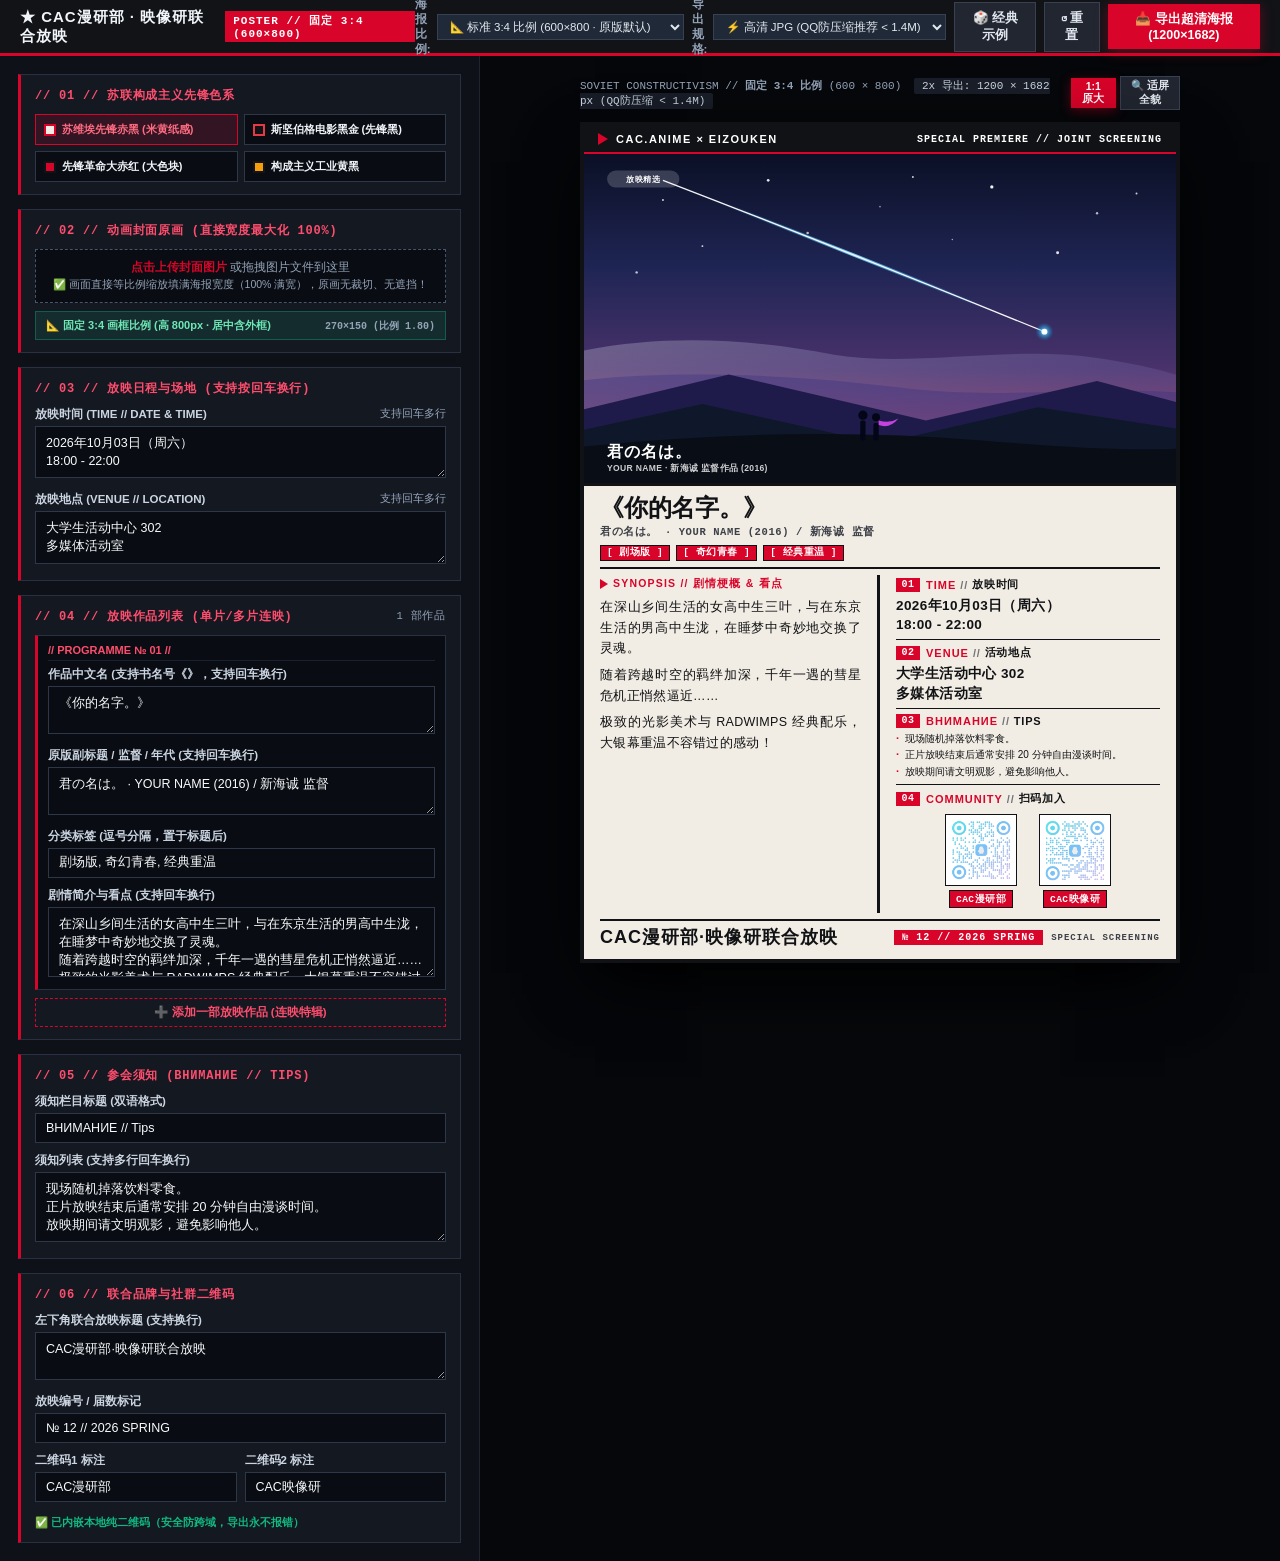
==== commit 54b0397b: "refactor(soviet-poster): align TIPS header with venue format (ВНИМАНИЕ // Tips), set QR label backgr" ====
--- a/index.html
+++ b/index.html
@@ -380,12 +380,12 @@
         </button>
       </div>
 
-      <!-- 5. 参会须知与备忘 (TIPS，统一格式栏目) -->
+      <!-- 5. 参会须知与备忘 (ВНИМАНИЕ // Tips，统一格式栏目) -->
       <div class="form-group-card">
-        <div class="group-title">// 05 // 参会须知 (TIPS)</div>
+        <div class="group-title">// 05 // 参会须知 (ВНИМАНИЕ // Tips)</div>
         <div class="form-field">
           <label class="field-label" for="inputPsTitle">须知栏目标题 (双语格式)</label>
-          <input type="text" id="inputPsTitle" class="input-text" value="TIPS // 参会须知">
+          <input type="text" id="inputPsTitle" class="input-text" value="ВНИМАНИЕ // Tips">
         </div>
         <div class="form-field">
           <label class="field-label" for="inputPsContent">
@@ -509,18 +509,18 @@
                   </div>
                 </section>
 
-                <!-- 栏目 03：注意事项 (TIPS，适当收缩，紧凑利落) -->
+                <!-- 栏目 03：注意事项 (ВНИМАНИЕ // Tips) -->
                 <section class="soviet-info-card card-tips">
                   <div class="soviet-card-header">
                     <span class="soviet-card-num">03</span>
                     <span class="soviet-card-label" id="viewPsHeaderLabel">
-                      <span class="en-tag">TIPS</span><span class="sep-slash">//</span><span class="zh-tag">参会须知</span>
+                      <span class="en-tag">ВНИМАНИЕ</span><span class="sep-slash">//</span><span class="zh-tag">Tips</span>
                     </span>
                   </div>
                   <div class="soviet-card-body">
                     <ul class="soviet-ps-list" id="viewPsList">
                       <li>现场随机掉落饮料零食。</li>
-                      <li>正片放映结束后安排 20 分钟自由漫谈。</li>
+                      <li>正片放映结束后通常安排 20 分钟自由漫谈时间。</li>
                       <li>放映期间请文明观影，避免影响他人。</li>
                     </ul>
                   </div>
@@ -598,13 +598,13 @@
         sessionBadge: '№ 01 // 2026 SPRING',
         time: '2026年10月03日（周六）\n18:00 - 22:00',
         location: '大学生活动中心 302\n多媒体活动室',
-        psTitle: 'TIPS // 参会须知',
-        psContent: '现场随机掉落饮料零食。\n正片放映结束后安排 20 分钟自由漫谈。\n放映期间请文明观影，避免影响他人。',
+        psTitle: 'ВНИМАНИЕ // Tips',
+        psContent: '现场随机掉落饮料零食。\n正片放映结束后通常安排 20 分钟自由漫谈时间。\n放映期间请文明观影，避免影响他人。',
         qrName1: 'CAC漫研部',
         qrName2: 'CAC映像研',
         works: [
           {
-            titleCn: '你的名字。',
+            titleCn: '《你的名字。》',
             titleOrig: '君の名は。 · YOUR NAME (2016) / 新海诚 监督',
             tags: '剧场版, 奇幻青春, 经典重温',
             synopsis: '在深山乡间生活的女高中生三叶，与在东京生活的男高中生泷，在睡梦中奇妙地交换了灵魂。\n随着跨越时空的羁绊加深，千年一遇的彗星危机正悄然逼近……\n极致的光影美术与 RADWIMPS 经典配乐，大银幕重温不容错过的感动！'
@@ -617,19 +617,19 @@
         sessionBadge: '№ 07 // U.C.特映巡礼',
         time: '2026年5月02日 (周六)\n17:30 - 21:30',
         location: '大学生活动中心 302\n多媒体活动室',
-        psTitle: 'TIPS // 参会与讨论须知',
+        psTitle: 'ВНИМАНИЕ // Tips',
         psContent: '本次为《闪光的哈萨维》两部连映，中场休息 15 分钟。\n正片放映结束后安排 30 分钟高达宇宙世纪剧情与机设沙龙漫谈！\n场内请文明观影，欢迎携带高达模型来现场交流～',
         qrName1: 'CAC漫研部',
         qrName2: 'CAC映像研',
         works: [
           {
-            titleCn: '机动战士高达 闪光的哈萨维 Ⅰ',
+            titleCn: '《机动战士高达 闪光的哈萨维 Ⅰ》',
             titleOrig: 'Mobile Suit Gundam Hathaway · 村濑修功 监督',
             tags: '高达U.C., 硬派机战, 泽野弘之',
             synopsis: 'U.C.0105，第二次新吉翁战争十二年后。继承阿姆罗与夏亚意志的哈萨维·诺亚，化名为马法蒂·纳比尤·艾林，驾驶全新高达Ξ（Xi）向腐朽的地球联邦高层发起暗夜突袭，在宿命交错中拉开反叛序幕。'
           },
           {
-            titleCn: '机动战士高达 闪光的哈萨维 Ⅱ',
+            titleCn: '《机动战士高达 闪光的哈萨维 Ⅱ》',
             titleOrig: 'The Son of Bright · Sunrise / 松竹',
             tags: '宿命对决, 佩涅罗佩, 齐尔刻部队',
             synopsis: '澳大利亚战线硝烟再起，马法蒂组织与雷恩·艾姆驾驶的佩涅罗佩展开激烈的空中格斗。琪琪·安达露西亚的神秘预言、联邦军的全面合围，哈萨维即将迎来改变时代的终极决战！'
@@ -642,19 +642,19 @@
         sessionBadge: '№ 08 // 特映巡礼',
         time: '2026年4月10日 (周五)\n18:30 - 21:00',
         location: '图书馆报告厅 (东区)\n二楼放映厅',
-        psTitle: 'TIPS // 新海诚双片连映备忘',
+        psTitle: 'ВНИМАНИЕ // Tips',
         psContent: '本次为两部连映，中途设有 10 分钟中场休息与茶歇交流。\n前 30 名签到同学可在入口领取限定放映纪念票根！\n欢迎携带纸巾，祝观影愉快～',
         qrName1: 'CAC漫研部',
         qrName2: 'CAC映像研',
         works: [
           {
-            titleCn: '言叶之庭',
+            titleCn: '《言叶之庭》',
             titleOrig: '言の葉の庭 · 入野自由 / 花泽香菜',
             tags: '雨之物语, 唯美写实',
             synopsis: '以制鞋为梦想的高中生秋月孝雄，与迷茫的神秘女性雪野百香里，在雨季的日式庭园中相遇，展开了一段隐秘而纯粹的羁绊。'
           },
           {
-            titleCn: '秒速5厘米',
+            titleCn: '《秒速5厘米》',
             titleOrig: '秒速5センチメートル · 新海诚 监督代表作',
             tags: '青春物语, 樱花飞逝',
             synopsis: '“樱花飘落的速度是秒速5厘米，那我该用怎样的速度才能与你相遇？”\n三个关于成长、距离与错过的动人篇章。'
@@ -667,13 +667,13 @@
         sessionBadge: '№ 14 // 京阿尼特辑',
         time: '2026年4月24日 (周五)\n18:30 - 20:30',
         location: '大学生活动中心 201\n音乐排练厅',
-        psTitle: 'TIPS // 观影会茶歇特别企划',
+        psTitle: 'ВНИМАНИЕ // Tips',
         psContent: '放映现场供应红茶与草莓蛋糕切片（轻音部传统茶话会！）\n欢迎携带应援棒或乐器同好交流，可小声跟唱插入曲～\n放映结束有现场即兴小试奏，欢迎带琴来玩！',
         qrName1: 'CAC漫研部',
         qrName2: 'CAC映像研',
         works: [
           {
-            titleCn: '轻音少女！剧场版',
+            titleCn: '《轻音少女！》剧场版',
             titleOrig: 'K-ON! MOVIE · 山田尚子 监督 / 京都动画',
             tags: '京阿尼, 音乐治愈, 伦敦毕业行',
             synopsis: '即将毕业的轻音部四人策划了一次伦敦毕业旅行！\n在异国街头她们会带来怎样的音乐演出，又将为学妹梓写下怎样的告别曲？'
@@ -764,7 +764,7 @@
             ${currentWorks.length > 1 ? `<button type="button" class="btn-del-work" data-index="${index}">[ ✕ 删除 ]</button>` : ''}
           </div>
           <div class="form-field">
-            <label class="field-label">作品中文名 (不需书名号，支持回车换行)</label>
+            <label class="field-label">作品中文名 (支持书名号《》，支持回车换行)</label>
             <textarea class="input-textarea edit-work-title" data-index="${index}" rows="1">${escapeHtml(work.titleCn)}</textarea>
           </div>
           <div class="form-field">
@@ -860,14 +860,14 @@
       els.viewSynopsisCol.innerHTML = '';
 
       if (currentWorks.length === 1) {
-        // 单部作品：顶端大标题（无书名号），左栏剧情梗概
+        // 单部作品：顶端大标题（保留用户输入的完整标题/书名号），左栏剧情梗概
         const work = currentWorks[0];
-        const titleClean = stripBookBrackets(work.titleCn) || '放映作品';
+        const titleFull = work.titleCn || '放映作品';
         const tagsHtml = buildTagsHTML(work.tags);
 
         // 1. 顶端大标题区 (大标题独占首行，副标题独占次行，标签独占独立行)
         els.viewHeroHeader.innerHTML = `
-          <h1 class="soviet-main-title">${escapeHtml(titleClean)}</h1>
+          <h1 class="soviet-main-title">${escapeHtml(titleFull)}</h1>
           ${work.titleOrig ? `<div class="soviet-sub-title">${escapeHtml(work.titleOrig)}</div>` : ''}
           ${tagsHtml ? `<div class="soviet-tag-row">${tagsHtml}</div>` : ''}
         `;
@@ -1052,12 +1052,13 @@
 
       // 须知标题与列表 (支持换行，每行一条)
       if (els.viewPsHeaderLabel) {
-        const val = els.psTitle.value || 'TIPS // 参会须知';
+        let val = (els.psTitle.value || 'ВНИМАНИЕ // Tips').trim();
+        val = val.replace(/^[★*☆\s]+/, '').trim();
         if (val.includes('//')) {
           const parts = val.split('//');
           els.viewPsHeaderLabel.innerHTML = `<span class="en-tag">${escapeHtml(parts[0].trim())}</span><span class="sep-slash">//</span><span class="zh-tag">${escapeHtml(parts[1].trim())}</span>`;
         } else {
-          els.viewPsHeaderLabel.textContent = val;
+          els.viewPsHeaderLabel.innerHTML = `<span class="en-tag">${escapeHtml(val)}</span>`;
         }
       }
       const psLines = els.psContent.value.split('\n').filter(line => line.trim().length > 0);
@@ -1228,6 +1229,7 @@
     // 重置
     els.btnReset.addEventListener('click', () => {
       if (confirm('确定要恢复为苏联构成主义默认模板吗？')) {
+        localStorage.removeItem('cac_soviet_state_v5');
         localStorage.removeItem('cac_soviet_state_v4');
         localStorage.removeItem('cac_soviet_state_v3');
         if (typeof DEFAULT_SAMPLE_COVER !== 'undefined') {
@@ -1255,14 +1257,27 @@
         works: currentWorks
       };
       try {
-        localStorage.setItem('cac_soviet_state_v4', JSON.stringify(state));
+        localStorage.setItem('cac_soviet_state_v5', JSON.stringify(state));
       } catch (e) {}
     }
 
     function loadFromStorage() {
       try {
-        const saved = localStorage.getItem('cac_soviet_state_v4');
-        if (saved) {
+        let saved = localStorage.getItem('cac_soviet_state_v5');
+        if (!saved) {
+          saved = localStorage.getItem('cac_soviet_state_v4');
+          if (saved) {
+            const parsed = JSON.parse(saved);
+            if (!parsed.psTitle || parsed.psTitle.includes('★') || parsed.psTitle.includes('参会须知') || parsed.psTitle === 'TIPS // 参会须知' || parsed.psTitle.startsWith('TIPS')) {
+              parsed.psTitle = 'ВНИМАНИЕ // Tips';
+            }
+            if (parsed.psContent && parsed.psContent.includes('安排 20 分钟自由漫谈。')) {
+              parsed.psContent = parsed.psContent.replace('安排 20 分钟自由漫谈。', '通常安排 20 分钟自由漫谈时间。');
+            }
+            loadPreset(parsed);
+            return true;
+          }
+        } else {
           const parsed = JSON.parse(saved);
           loadPreset(parsed);
           return true;
--- a/assets/css/poster.css
+++ b/assets/css/poster.css
@@ -98,10 +98,6 @@
 .poster-container.ratio-3-4 .soviet-content-board {
   padding: 8px 16px 8px 16px !important;
   gap: 6px !important;
-}
-.poster-container.ratio-3-4 .soviet-qr-frame {
-  width: 50px;
-  height: 50px;
 }
 
 .poster-container.ratio-9-16 {
@@ -478,7 +474,7 @@
 .soviet-card-num {
   font-family: var(--soviet-font-mono);
   font-size: 10px;
-  font-weight: 900;
+  font-weight: 800;
   background: var(--soviet-red);
   color: #ffffff;
   padding: 1.5px 5.5px;
@@ -490,7 +486,7 @@
 .soviet-card-label {
   font-family: var(--soviet-font-display);
   font-size: 11px;
-  font-weight: 900;
+  font-weight: 700;
   letter-spacing: 0.8px;
   text-transform: uppercase;
   color: var(--soviet-text);
@@ -504,12 +500,13 @@
   color: var(--soviet-red);
   font-family: var(--soviet-font-display);
   letter-spacing: 1px;
+  font-weight: 700;
 }
 
 .soviet-card-label .sep-slash {
   color: var(--soviet-sub);
   opacity: 0.7;
-  font-weight: 700;
+  font-weight: 600;
 }
 
 .soviet-card-label .zh-tag {
@@ -524,13 +521,13 @@
   border: none;
 }
 
-/* 栏目 01 & 02：时间与场地文字 (字号微调至11px，字重600，行高1.45，清朗舒展不臃肿) */
+/* 栏目 01 & 02：时间与场地文字 (加大加粗至 13.5px / 字重 900，硬朗醒目，填满版面) */
 .soviet-schedule-text,
 .soviet-venue-text {
-  font-size: 11px;
-  font-weight: 600;
-  line-height: 1.45;
-  letter-spacing: 0.3px;
+  font-size: 13.5px;
+  font-weight: 900;
+  line-height: 1.42;
+  letter-spacing: 0.4px;
   color: var(--soviet-text);
   white-space: pre-line;
   word-break: break-word;
@@ -548,8 +545,8 @@
   padding: 0;
   list-style: none;
   font-size: 10px;
-  font-weight: 500;
-  line-height: 1.4;
+  font-weight: 400;
+  line-height: 1.45;
   color: var(--soviet-text);
 }
 
@@ -557,7 +554,7 @@
   position: relative;
   padding-left: 9px;
   margin-bottom: 2px;
-  line-height: 1.4;
+  line-height: 1.45;
 }
 
 .soviet-ps-list li:last-child {
@@ -570,38 +567,39 @@
   left: 0;
   top: -1px;
   color: var(--soviet-red);
-  font-weight: 900;
+  font-weight: 700;
   font-size: 11px;
 }
 
-/* 栏目 04：二维码 (两码在右侧栏均匀对称分布) */
+/* 栏目 04：二维码 (加大至 72px 居中排列，填满右栏下半部，饱满大方) */
 .soviet-info-card.qr-card {
-  padding-top: 5px;
-  padding-bottom: 2px;
+  padding-top: 6px;
+  padding-bottom: 3px;
 }
 
 .soviet-qr-group {
   width: 100%;
   display: flex;
   align-items: center;
-  justify-content: space-around;
-  padding: 2px 0;
+  justify-content: center;
+  gap: 22px;
+  padding: 4px 0 2px 0;
 }
 
 .soviet-qr-item {
   display: flex;
   flex-direction: column;
   align-items: center;
-  gap: 2px;
-}
-
-/* 二维码画框：精简尺寸至 50px */
+  gap: 3px;
+}
+
+/* 二维码画框：加大至 72px，清晰醒目易于扫描 */
 .soviet-qr-frame {
-  width: 50px;
-  height: 50px;
+  width: 72px;
+  height: 72px;
   background: #ffffff;
   border: 1.5px solid var(--soviet-border);
-  padding: 2px;
+  padding: 2.5px;
   box-sizing: border-box;
 }
 
@@ -612,26 +610,30 @@
   object-fit: contain;
 }
 
-/* 二维码标签：黑底白字先锋印章，字迹清朗醒目 */
+/* 二维码标签：红底白字先锋印章，字迹清朗醒目 */
 .soviet-qr-label {
-  font-size: 9px;
-  font-weight: 900;
-  background: var(--soviet-black);
+  font-size: 9.5px;
+  font-weight: 800;
+  background: var(--soviet-red);
   color: #ffffff;
-  padding: 1px 5px;
+  padding: 1.5px 6px;
   letter-spacing: 0.5px;
   white-space: nowrap;
   text-align: center;
   font-family: var(--soviet-font-mono);
   border: 1px solid var(--soviet-border);
-  margin-top: 2px;
+  margin-top: 1px;
   display: inline-block;
 }
 
-.theme-stenberg-black .soviet-qr-label,
+.theme-stenberg-black .soviet-qr-label {
+  background: var(--soviet-red);
+  color: #ffffff;
+}
+
 .theme-industrial-ochre .soviet-qr-label {
   background: var(--soviet-red);
-  color: #ffffff;
+  color: #141518;
 }
 
 /* ================= 6. 构成主义底栏：联合放映全宽字标 ================= */
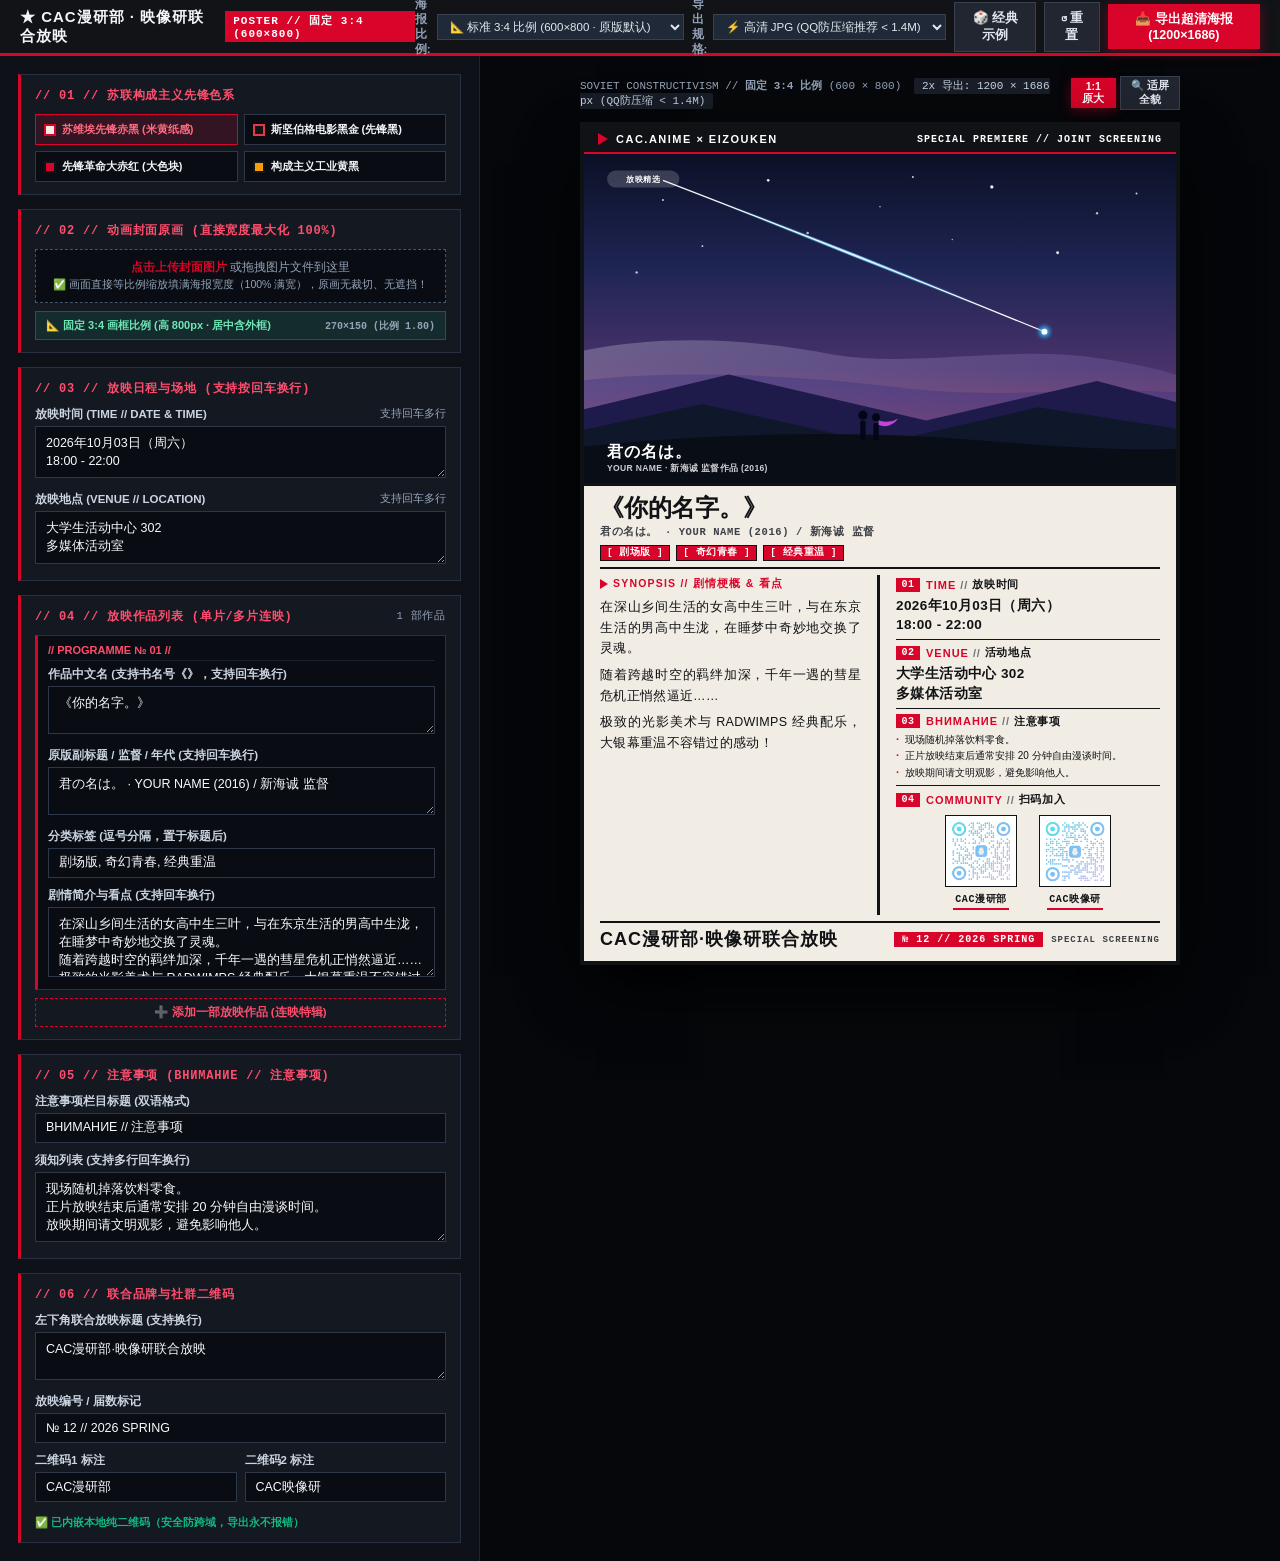
==== commit cf862659: "refactor: update TIPS to 注意事项, replace solid QR label bg with red underline accent" ====
--- a/index.html
+++ b/index.html
@@ -380,12 +380,12 @@
         </button>
       </div>
 
-      <!-- 5. 参会须知与备忘 (ВНИМАНИЕ // Tips，统一格式栏目) -->
+      <!-- 5. 注意事项 (ВНИМАНИЕ // 注意事项，统一格式栏目) -->
       <div class="form-group-card">
-        <div class="group-title">// 05 // 参会须知 (ВНИМАНИЕ // Tips)</div>
+        <div class="group-title">// 05 // 注意事项 (ВНИМАНИЕ // 注意事项)</div>
         <div class="form-field">
-          <label class="field-label" for="inputPsTitle">须知栏目标题 (双语格式)</label>
-          <input type="text" id="inputPsTitle" class="input-text" value="ВНИМАНИЕ // Tips">
+          <label class="field-label" for="inputPsTitle">注意事项栏目标题 (双语格式)</label>
+          <input type="text" id="inputPsTitle" class="input-text" value="ВНИМАНИЕ // 注意事项">
         </div>
         <div class="form-field">
           <label class="field-label" for="inputPsContent">
@@ -509,12 +509,12 @@
                   </div>
                 </section>
 
-                <!-- 栏目 03：注意事项 (ВНИМАНИЕ // Tips) -->
+                <!-- 栏目 03：注意事项 (ВНИМАНИЕ // 注意事项) -->
                 <section class="soviet-info-card card-tips">
                   <div class="soviet-card-header">
                     <span class="soviet-card-num">03</span>
                     <span class="soviet-card-label" id="viewPsHeaderLabel">
-                      <span class="en-tag">ВНИМАНИЕ</span><span class="sep-slash">//</span><span class="zh-tag">Tips</span>
+                      <span class="en-tag">ВНИМАНИЕ</span><span class="sep-slash">//</span><span class="zh-tag">注意事项</span>
                     </span>
                   </div>
                   <div class="soviet-card-body">
@@ -598,7 +598,7 @@
         sessionBadge: '№ 01 // 2026 SPRING',
         time: '2026年10月03日（周六）\n18:00 - 22:00',
         location: '大学生活动中心 302\n多媒体活动室',
-        psTitle: 'ВНИМАНИЕ // Tips',
+        psTitle: 'ВНИМАНИЕ // 注意事项',
         psContent: '现场随机掉落饮料零食。\n正片放映结束后通常安排 20 分钟自由漫谈时间。\n放映期间请文明观影，避免影响他人。',
         qrName1: 'CAC漫研部',
         qrName2: 'CAC映像研',
@@ -617,7 +617,7 @@
         sessionBadge: '№ 07 // U.C.特映巡礼',
         time: '2026年5月02日 (周六)\n17:30 - 21:30',
         location: '大学生活动中心 302\n多媒体活动室',
-        psTitle: 'ВНИМАНИЕ // Tips',
+        psTitle: 'ВНИМАНИЕ // 注意事项',
         psContent: '本次为《闪光的哈萨维》两部连映，中场休息 15 分钟。\n正片放映结束后安排 30 分钟高达宇宙世纪剧情与机设沙龙漫谈！\n场内请文明观影，欢迎携带高达模型来现场交流～',
         qrName1: 'CAC漫研部',
         qrName2: 'CAC映像研',
@@ -642,7 +642,7 @@
         sessionBadge: '№ 08 // 特映巡礼',
         time: '2026年4月10日 (周五)\n18:30 - 21:00',
         location: '图书馆报告厅 (东区)\n二楼放映厅',
-        psTitle: 'ВНИМАНИЕ // Tips',
+        psTitle: 'ВНИМАНИЕ // 注意事项',
         psContent: '本次为两部连映，中途设有 10 分钟中场休息与茶歇交流。\n前 30 名签到同学可在入口领取限定放映纪念票根！\n欢迎携带纸巾，祝观影愉快～',
         qrName1: 'CAC漫研部',
         qrName2: 'CAC映像研',
@@ -667,7 +667,7 @@
         sessionBadge: '№ 14 // 京阿尼特辑',
         time: '2026年4月24日 (周五)\n18:30 - 20:30',
         location: '大学生活动中心 201\n音乐排练厅',
-        psTitle: 'ВНИМАНИЕ // Tips',
+        psTitle: 'ВНИМАНИЕ // 注意事项',
         psContent: '放映现场供应红茶与草莓蛋糕切片（轻音部传统茶话会！）\n欢迎携带应援棒或乐器同好交流，可小声跟唱插入曲～\n放映结束有现场即兴小试奏，欢迎带琴来玩！',
         qrName1: 'CAC漫研部',
         qrName2: 'CAC映像研',
@@ -1052,13 +1052,15 @@
 
       // 须知标题与列表 (支持换行，每行一条)
       if (els.viewPsHeaderLabel) {
-        let val = (els.psTitle.value || 'ВНИМАНИЕ // Tips').trim();
+        let val = (els.psTitle.value || 'ВНИМАНИЕ // 注意事项').trim();
         val = val.replace(/^[★*☆\s]+/, '').trim();
         if (val.includes('//')) {
           const parts = val.split('//');
           els.viewPsHeaderLabel.innerHTML = `<span class="en-tag">${escapeHtml(parts[0].trim())}</span><span class="sep-slash">//</span><span class="zh-tag">${escapeHtml(parts[1].trim())}</span>`;
+        } else if (val === '注意事项' || val === '参会须知' || val === 'Tips') {
+          els.viewPsHeaderLabel.innerHTML = `<span class="en-tag">ВНИМАНИЕ</span><span class="sep-slash">//</span><span class="zh-tag">${escapeHtml(val)}</span>`;
         } else {
-          els.viewPsHeaderLabel.innerHTML = `<span class="en-tag">${escapeHtml(val)}</span>`;
+          els.viewPsHeaderLabel.innerHTML = `<span class="zh-tag">${escapeHtml(val)}</span>`;
         }
       }
       const psLines = els.psContent.value.split('\n').filter(line => line.trim().length > 0);
@@ -1229,6 +1231,7 @@
     // 重置
     els.btnReset.addEventListener('click', () => {
       if (confirm('确定要恢复为苏联构成主义默认模板吗？')) {
+        localStorage.removeItem('cac_soviet_state_v6');
         localStorage.removeItem('cac_soviet_state_v5');
         localStorage.removeItem('cac_soviet_state_v4');
         localStorage.removeItem('cac_soviet_state_v3');
@@ -1257,19 +1260,19 @@
         works: currentWorks
       };
       try {
-        localStorage.setItem('cac_soviet_state_v5', JSON.stringify(state));
+        localStorage.setItem('cac_soviet_state_v6', JSON.stringify(state));
       } catch (e) {}
     }
 
     function loadFromStorage() {
       try {
-        let saved = localStorage.getItem('cac_soviet_state_v5');
+        let saved = localStorage.getItem('cac_soviet_state_v6');
         if (!saved) {
-          saved = localStorage.getItem('cac_soviet_state_v4');
+          saved = localStorage.getItem('cac_soviet_state_v5') || localStorage.getItem('cac_soviet_state_v4');
           if (saved) {
             const parsed = JSON.parse(saved);
-            if (!parsed.psTitle || parsed.psTitle.includes('★') || parsed.psTitle.includes('参会须知') || parsed.psTitle === 'TIPS // 参会须知' || parsed.psTitle.startsWith('TIPS')) {
-              parsed.psTitle = 'ВНИМАНИЕ // Tips';
+            if (!parsed.psTitle || parsed.psTitle.includes('★') || parsed.psTitle.includes('参会须知') || parsed.psTitle.includes('Tips') || parsed.psTitle.includes('TIPS')) {
+              parsed.psTitle = 'ВНИМАНИЕ // 注意事项';
             }
             if (parsed.psContent && parsed.psContent.includes('安排 20 分钟自由漫谈。')) {
               parsed.psContent = parsed.psContent.replace('安排 20 分钟自由漫谈。', '通常安排 20 分钟自由漫谈时间。');
--- a/assets/css/poster.css
+++ b/assets/css/poster.css
@@ -610,30 +610,33 @@
   object-fit: contain;
 }
 
-/* 二维码标签：红底白字先锋印章，字迹清朗醒目 */
+/* 二维码标签：去除死板实色背景块，改为通透利落的赤红刻度底线图说排版 */
 .soviet-qr-label {
-  font-size: 9.5px;
+  font-size: 10px;
   font-weight: 800;
-  background: var(--soviet-red);
-  color: #ffffff;
-  padding: 1.5px 6px;
-  letter-spacing: 0.5px;
+  background: transparent;
+  color: var(--soviet-text);
+  padding: 0 2px 2px 2px;
+  letter-spacing: 0.6px;
   white-space: nowrap;
   text-align: center;
   font-family: var(--soviet-font-mono);
-  border: 1px solid var(--soviet-border);
-  margin-top: 1px;
+  border: none;
+  border-bottom: 2px solid var(--soviet-red);
+  margin-top: 2px;
   display: inline-block;
 }
 
 .theme-stenberg-black .soviet-qr-label {
-  background: var(--soviet-red);
+  background: transparent;
   color: #ffffff;
+  border-bottom-color: var(--soviet-red);
 }
 
 .theme-industrial-ochre .soviet-qr-label {
-  background: var(--soviet-red);
+  background: transparent;
   color: #141518;
+  border-bottom-color: var(--soviet-red);
 }
 
 /* ================= 6. 构成主义底栏：联合放映全宽字标 ================= */
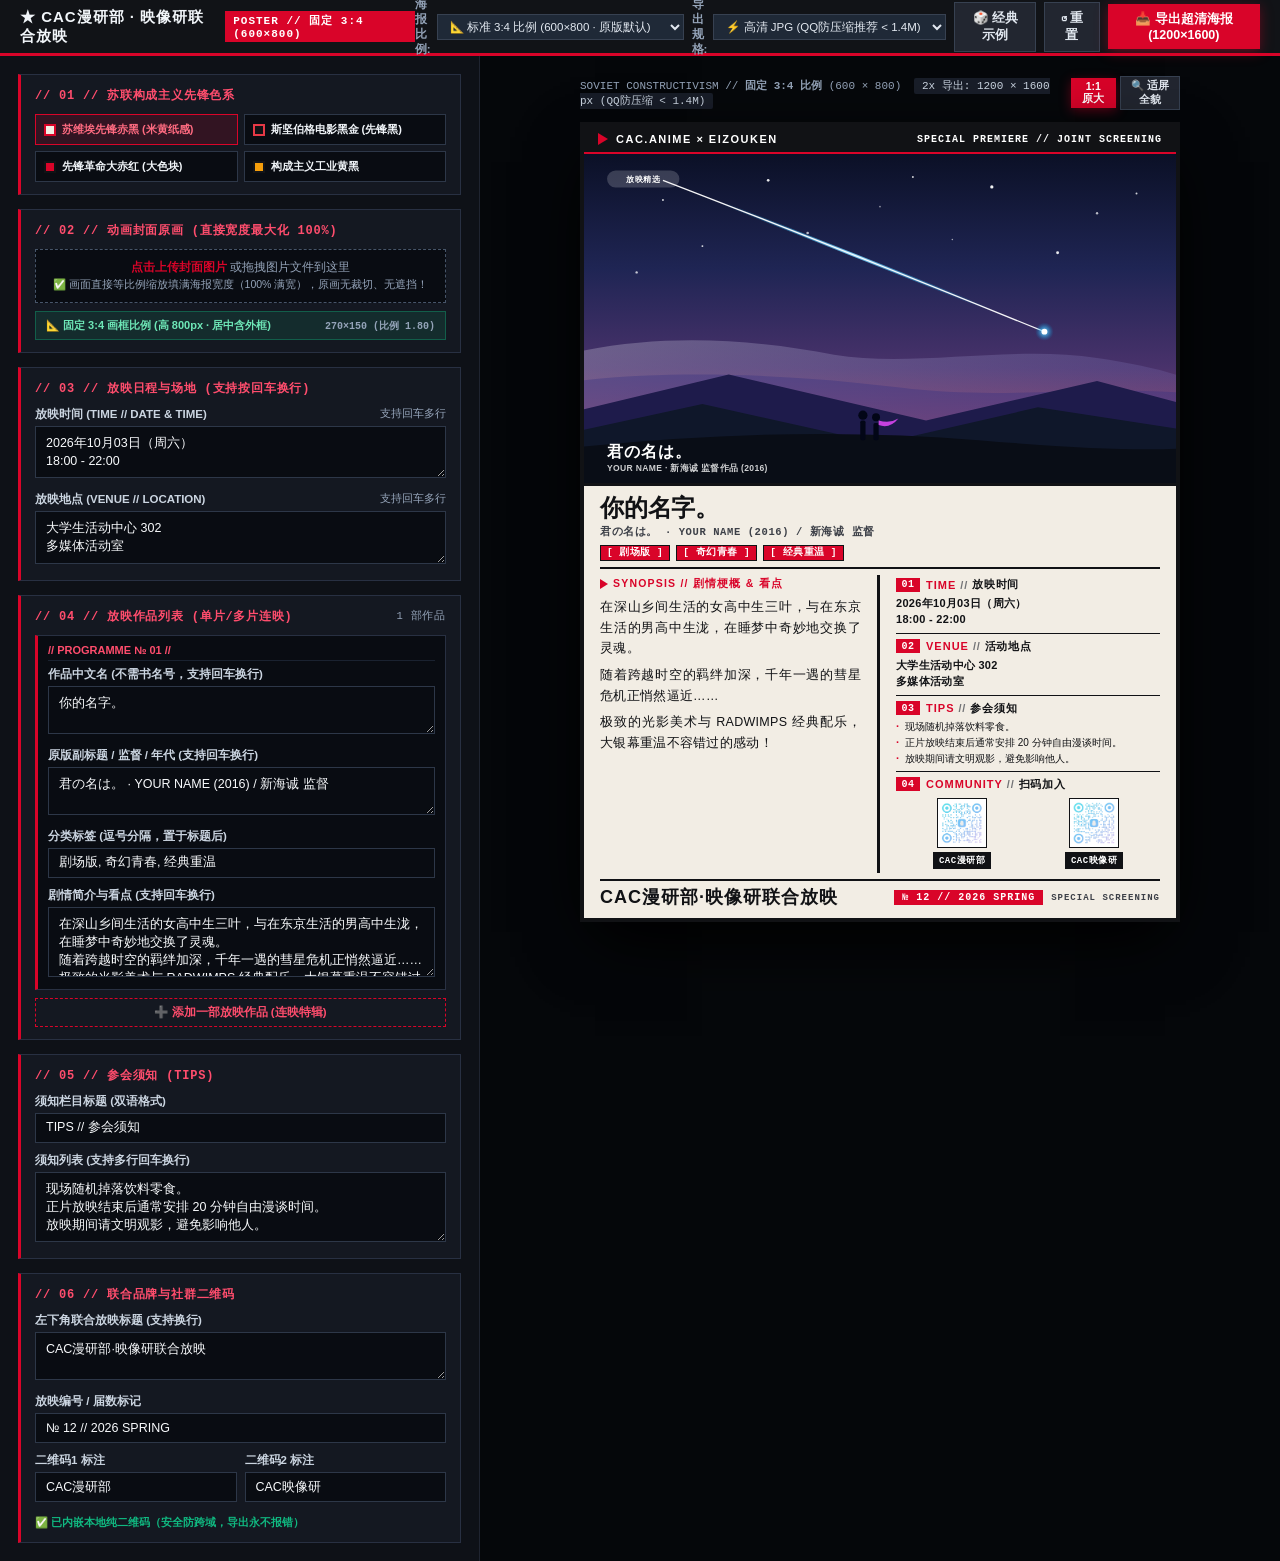
==== commit fc9c4d79: "Merge pull request #1 from MajorMajorMajor0202/main fix: 海报布局修正" ====
--- a/index.html
+++ b/index.html
@@ -380,12 +380,12 @@
         </button>
       </div>
 
-      <!-- 5. 注意事项 (ВНИМАНИЕ // 注意事项，统一格式栏目) -->
+      <!-- 5. 参会须知与备忘 (TIPS，统一格式栏目) -->
       <div class="form-group-card">
-        <div class="group-title">// 05 // 注意事项 (ВНИМАНИЕ // 注意事项)</div>
+        <div class="group-title">// 05 // 参会须知 (TIPS)</div>
         <div class="form-field">
-          <label class="field-label" for="inputPsTitle">注意事项栏目标题 (双语格式)</label>
-          <input type="text" id="inputPsTitle" class="input-text" value="ВНИМАНИЕ // 注意事项">
+          <label class="field-label" for="inputPsTitle">须知栏目标题 (双语格式)</label>
+          <input type="text" id="inputPsTitle" class="input-text" value="TIPS // 参会须知">
         </div>
         <div class="form-field">
           <label class="field-label" for="inputPsContent">
@@ -509,18 +509,18 @@
                   </div>
                 </section>
 
-                <!-- 栏目 03：注意事项 (ВНИМАНИЕ // 注意事项) -->
+                <!-- 栏目 03：注意事项 (TIPS，适当收缩，紧凑利落) -->
                 <section class="soviet-info-card card-tips">
                   <div class="soviet-card-header">
                     <span class="soviet-card-num">03</span>
                     <span class="soviet-card-label" id="viewPsHeaderLabel">
-                      <span class="en-tag">ВНИМАНИЕ</span><span class="sep-slash">//</span><span class="zh-tag">注意事项</span>
+                      <span class="en-tag">TIPS</span><span class="sep-slash">//</span><span class="zh-tag">参会须知</span>
                     </span>
                   </div>
                   <div class="soviet-card-body">
                     <ul class="soviet-ps-list" id="viewPsList">
                       <li>现场随机掉落饮料零食。</li>
-                      <li>正片放映结束后通常安排 20 分钟自由漫谈时间。</li>
+                      <li>正片放映结束后安排 20 分钟自由漫谈。</li>
                       <li>放映期间请文明观影，避免影响他人。</li>
                     </ul>
                   </div>
@@ -598,13 +598,13 @@
         sessionBadge: '№ 01 // 2026 SPRING',
         time: '2026年10月03日（周六）\n18:00 - 22:00',
         location: '大学生活动中心 302\n多媒体活动室',
-        psTitle: 'ВНИМАНИЕ // 注意事项',
-        psContent: '现场随机掉落饮料零食。\n正片放映结束后通常安排 20 分钟自由漫谈时间。\n放映期间请文明观影，避免影响他人。',
+        psTitle: 'TIPS // 参会须知',
+        psContent: '现场随机掉落饮料零食。\n正片放映结束后安排 20 分钟自由漫谈。\n放映期间请文明观影，避免影响他人。',
         qrName1: 'CAC漫研部',
         qrName2: 'CAC映像研',
         works: [
           {
-            titleCn: '《你的名字。》',
+            titleCn: '你的名字。',
             titleOrig: '君の名は。 · YOUR NAME (2016) / 新海诚 监督',
             tags: '剧场版, 奇幻青春, 经典重温',
             synopsis: '在深山乡间生活的女高中生三叶，与在东京生活的男高中生泷，在睡梦中奇妙地交换了灵魂。\n随着跨越时空的羁绊加深，千年一遇的彗星危机正悄然逼近……\n极致的光影美术与 RADWIMPS 经典配乐，大银幕重温不容错过的感动！'
@@ -617,19 +617,19 @@
         sessionBadge: '№ 07 // U.C.特映巡礼',
         time: '2026年5月02日 (周六)\n17:30 - 21:30',
         location: '大学生活动中心 302\n多媒体活动室',
-        psTitle: 'ВНИМАНИЕ // 注意事项',
+        psTitle: 'TIPS // 参会与讨论须知',
         psContent: '本次为《闪光的哈萨维》两部连映，中场休息 15 分钟。\n正片放映结束后安排 30 分钟高达宇宙世纪剧情与机设沙龙漫谈！\n场内请文明观影，欢迎携带高达模型来现场交流～',
         qrName1: 'CAC漫研部',
         qrName2: 'CAC映像研',
         works: [
           {
-            titleCn: '《机动战士高达 闪光的哈萨维 Ⅰ》',
+            titleCn: '机动战士高达 闪光的哈萨维 Ⅰ',
             titleOrig: 'Mobile Suit Gundam Hathaway · 村濑修功 监督',
             tags: '高达U.C., 硬派机战, 泽野弘之',
             synopsis: 'U.C.0105，第二次新吉翁战争十二年后。继承阿姆罗与夏亚意志的哈萨维·诺亚，化名为马法蒂·纳比尤·艾林，驾驶全新高达Ξ（Xi）向腐朽的地球联邦高层发起暗夜突袭，在宿命交错中拉开反叛序幕。'
           },
           {
-            titleCn: '《机动战士高达 闪光的哈萨维 Ⅱ》',
+            titleCn: '机动战士高达 闪光的哈萨维 Ⅱ',
             titleOrig: 'The Son of Bright · Sunrise / 松竹',
             tags: '宿命对决, 佩涅罗佩, 齐尔刻部队',
             synopsis: '澳大利亚战线硝烟再起，马法蒂组织与雷恩·艾姆驾驶的佩涅罗佩展开激烈的空中格斗。琪琪·安达露西亚的神秘预言、联邦军的全面合围，哈萨维即将迎来改变时代的终极决战！'
@@ -642,19 +642,19 @@
         sessionBadge: '№ 08 // 特映巡礼',
         time: '2026年4月10日 (周五)\n18:30 - 21:00',
         location: '图书馆报告厅 (东区)\n二楼放映厅',
-        psTitle: 'ВНИМАНИЕ // 注意事项',
+        psTitle: 'TIPS // 新海诚双片连映备忘',
         psContent: '本次为两部连映，中途设有 10 分钟中场休息与茶歇交流。\n前 30 名签到同学可在入口领取限定放映纪念票根！\n欢迎携带纸巾，祝观影愉快～',
         qrName1: 'CAC漫研部',
         qrName2: 'CAC映像研',
         works: [
           {
-            titleCn: '《言叶之庭》',
+            titleCn: '言叶之庭',
             titleOrig: '言の葉の庭 · 入野自由 / 花泽香菜',
             tags: '雨之物语, 唯美写实',
             synopsis: '以制鞋为梦想的高中生秋月孝雄，与迷茫的神秘女性雪野百香里，在雨季的日式庭园中相遇，展开了一段隐秘而纯粹的羁绊。'
           },
           {
-            titleCn: '《秒速5厘米》',
+            titleCn: '秒速5厘米',
             titleOrig: '秒速5センチメートル · 新海诚 监督代表作',
             tags: '青春物语, 樱花飞逝',
             synopsis: '“樱花飘落的速度是秒速5厘米，那我该用怎样的速度才能与你相遇？”\n三个关于成长、距离与错过的动人篇章。'
@@ -667,13 +667,13 @@
         sessionBadge: '№ 14 // 京阿尼特辑',
         time: '2026年4月24日 (周五)\n18:30 - 20:30',
         location: '大学生活动中心 201\n音乐排练厅',
-        psTitle: 'ВНИМАНИЕ // 注意事项',
+        psTitle: 'TIPS // 观影会茶歇特别企划',
         psContent: '放映现场供应红茶与草莓蛋糕切片（轻音部传统茶话会！）\n欢迎携带应援棒或乐器同好交流，可小声跟唱插入曲～\n放映结束有现场即兴小试奏，欢迎带琴来玩！',
         qrName1: 'CAC漫研部',
         qrName2: 'CAC映像研',
         works: [
           {
-            titleCn: '《轻音少女！》剧场版',
+            titleCn: '轻音少女！剧场版',
             titleOrig: 'K-ON! MOVIE · 山田尚子 监督 / 京都动画',
             tags: '京阿尼, 音乐治愈, 伦敦毕业行',
             synopsis: '即将毕业的轻音部四人策划了一次伦敦毕业旅行！\n在异国街头她们会带来怎样的音乐演出，又将为学妹梓写下怎样的告别曲？'
@@ -764,7 +764,7 @@
             ${currentWorks.length > 1 ? `<button type="button" class="btn-del-work" data-index="${index}">[ ✕ 删除 ]</button>` : ''}
           </div>
           <div class="form-field">
-            <label class="field-label">作品中文名 (支持书名号《》，支持回车换行)</label>
+            <label class="field-label">作品中文名 (不需书名号，支持回车换行)</label>
             <textarea class="input-textarea edit-work-title" data-index="${index}" rows="1">${escapeHtml(work.titleCn)}</textarea>
           </div>
           <div class="form-field">
@@ -860,14 +860,14 @@
       els.viewSynopsisCol.innerHTML = '';
 
       if (currentWorks.length === 1) {
-        // 单部作品：顶端大标题（保留用户输入的完整标题/书名号），左栏剧情梗概
+        // 单部作品：顶端大标题（无书名号），左栏剧情梗概
         const work = currentWorks[0];
-        const titleFull = work.titleCn || '放映作品';
+        const titleClean = stripBookBrackets(work.titleCn) || '放映作品';
         const tagsHtml = buildTagsHTML(work.tags);
 
         // 1. 顶端大标题区 (大标题独占首行，副标题独占次行，标签独占独立行)
         els.viewHeroHeader.innerHTML = `
-          <h1 class="soviet-main-title">${escapeHtml(titleFull)}</h1>
+          <h1 class="soviet-main-title">${escapeHtml(titleClean)}</h1>
           ${work.titleOrig ? `<div class="soviet-sub-title">${escapeHtml(work.titleOrig)}</div>` : ''}
           ${tagsHtml ? `<div class="soviet-tag-row">${tagsHtml}</div>` : ''}
         `;
@@ -1052,15 +1052,12 @@
 
       // 须知标题与列表 (支持换行，每行一条)
       if (els.viewPsHeaderLabel) {
-        let val = (els.psTitle.value || 'ВНИМАНИЕ // 注意事项').trim();
-        val = val.replace(/^[★*☆\s]+/, '').trim();
+        const val = els.psTitle.value || 'TIPS // 参会须知';
         if (val.includes('//')) {
           const parts = val.split('//');
           els.viewPsHeaderLabel.innerHTML = `<span class="en-tag">${escapeHtml(parts[0].trim())}</span><span class="sep-slash">//</span><span class="zh-tag">${escapeHtml(parts[1].trim())}</span>`;
-        } else if (val === '注意事项' || val === '参会须知' || val === 'Tips') {
-          els.viewPsHeaderLabel.innerHTML = `<span class="en-tag">ВНИМАНИЕ</span><span class="sep-slash">//</span><span class="zh-tag">${escapeHtml(val)}</span>`;
         } else {
-          els.viewPsHeaderLabel.innerHTML = `<span class="zh-tag">${escapeHtml(val)}</span>`;
+          els.viewPsHeaderLabel.textContent = val;
         }
       }
       const psLines = els.psContent.value.split('\n').filter(line => line.trim().length > 0);
@@ -1231,8 +1228,6 @@
     // 重置
     els.btnReset.addEventListener('click', () => {
       if (confirm('确定要恢复为苏联构成主义默认模板吗？')) {
-        localStorage.removeItem('cac_soviet_state_v6');
-        localStorage.removeItem('cac_soviet_state_v5');
         localStorage.removeItem('cac_soviet_state_v4');
         localStorage.removeItem('cac_soviet_state_v3');
         if (typeof DEFAULT_SAMPLE_COVER !== 'undefined') {
@@ -1260,27 +1255,14 @@
         works: currentWorks
       };
       try {
-        localStorage.setItem('cac_soviet_state_v6', JSON.stringify(state));
+        localStorage.setItem('cac_soviet_state_v4', JSON.stringify(state));
       } catch (e) {}
     }
 
     function loadFromStorage() {
       try {
-        let saved = localStorage.getItem('cac_soviet_state_v6');
-        if (!saved) {
-          saved = localStorage.getItem('cac_soviet_state_v5') || localStorage.getItem('cac_soviet_state_v4');
-          if (saved) {
-            const parsed = JSON.parse(saved);
-            if (!parsed.psTitle || parsed.psTitle.includes('★') || parsed.psTitle.includes('参会须知') || parsed.psTitle.includes('Tips') || parsed.psTitle.includes('TIPS')) {
-              parsed.psTitle = 'ВНИМАНИЕ // 注意事项';
-            }
-            if (parsed.psContent && parsed.psContent.includes('安排 20 分钟自由漫谈。')) {
-              parsed.psContent = parsed.psContent.replace('安排 20 分钟自由漫谈。', '通常安排 20 分钟自由漫谈时间。');
-            }
-            loadPreset(parsed);
-            return true;
-          }
-        } else {
+        const saved = localStorage.getItem('cac_soviet_state_v4');
+        if (saved) {
           const parsed = JSON.parse(saved);
           loadPreset(parsed);
           return true;
--- a/assets/css/poster.css
+++ b/assets/css/poster.css
@@ -98,6 +98,10 @@
 .poster-container.ratio-3-4 .soviet-content-board {
   padding: 8px 16px 8px 16px !important;
   gap: 6px !important;
+}
+.poster-container.ratio-3-4 .soviet-qr-frame {
+  width: 50px;
+  height: 50px;
 }
 
 .poster-container.ratio-9-16 {
@@ -474,7 +478,7 @@
 .soviet-card-num {
   font-family: var(--soviet-font-mono);
   font-size: 10px;
-  font-weight: 800;
+  font-weight: 900;
   background: var(--soviet-red);
   color: #ffffff;
   padding: 1.5px 5.5px;
@@ -486,7 +490,7 @@
 .soviet-card-label {
   font-family: var(--soviet-font-display);
   font-size: 11px;
-  font-weight: 700;
+  font-weight: 900;
   letter-spacing: 0.8px;
   text-transform: uppercase;
   color: var(--soviet-text);
@@ -500,13 +504,12 @@
   color: var(--soviet-red);
   font-family: var(--soviet-font-display);
   letter-spacing: 1px;
-  font-weight: 700;
 }
 
 .soviet-card-label .sep-slash {
   color: var(--soviet-sub);
   opacity: 0.7;
-  font-weight: 600;
+  font-weight: 700;
 }
 
 .soviet-card-label .zh-tag {
@@ -521,13 +524,13 @@
   border: none;
 }
 
-/* 栏目 01 & 02：时间与场地文字 (加大加粗至 13.5px / 字重 900，硬朗醒目，填满版面) */
+/* 栏目 01 & 02：时间与场地文字 (字号微调至11px，字重600，行高1.45，清朗舒展不臃肿) */
 .soviet-schedule-text,
 .soviet-venue-text {
-  font-size: 13.5px;
-  font-weight: 900;
-  line-height: 1.42;
-  letter-spacing: 0.4px;
+  font-size: 11px;
+  font-weight: 600;
+  line-height: 1.45;
+  letter-spacing: 0.3px;
   color: var(--soviet-text);
   white-space: pre-line;
   word-break: break-word;
@@ -545,8 +548,8 @@
   padding: 0;
   list-style: none;
   font-size: 10px;
-  font-weight: 400;
-  line-height: 1.45;
+  font-weight: 500;
+  line-height: 1.4;
   color: var(--soviet-text);
 }
 
@@ -554,7 +557,7 @@
   position: relative;
   padding-left: 9px;
   margin-bottom: 2px;
-  line-height: 1.45;
+  line-height: 1.4;
 }
 
 .soviet-ps-list li:last-child {
@@ -567,39 +570,38 @@
   left: 0;
   top: -1px;
   color: var(--soviet-red);
-  font-weight: 700;
+  font-weight: 900;
   font-size: 11px;
 }
 
-/* 栏目 04：二维码 (加大至 72px 居中排列，填满右栏下半部，饱满大方) */
+/* 栏目 04：二维码 (两码在右侧栏均匀对称分布) */
 .soviet-info-card.qr-card {
-  padding-top: 6px;
-  padding-bottom: 3px;
+  padding-top: 5px;
+  padding-bottom: 2px;
 }
 
 .soviet-qr-group {
   width: 100%;
   display: flex;
   align-items: center;
-  justify-content: center;
-  gap: 22px;
-  padding: 4px 0 2px 0;
+  justify-content: space-around;
+  padding: 2px 0;
 }
 
 .soviet-qr-item {
   display: flex;
   flex-direction: column;
   align-items: center;
-  gap: 3px;
-}
-
-/* 二维码画框：加大至 72px，清晰醒目易于扫描 */
+  gap: 2px;
+}
+
+/* 二维码画框：精简尺寸至 50px */
 .soviet-qr-frame {
-  width: 72px;
-  height: 72px;
+  width: 50px;
+  height: 50px;
   background: #ffffff;
   border: 1.5px solid var(--soviet-border);
-  padding: 2.5px;
+  padding: 2px;
   box-sizing: border-box;
 }
 
@@ -610,33 +612,26 @@
   object-fit: contain;
 }
 
-/* 二维码标签：去除死板实色背景块，改为通透利落的赤红刻度底线图说排版 */
+/* 二维码标签：黑底白字先锋印章，字迹清朗醒目 */
 .soviet-qr-label {
-  font-size: 10px;
-  font-weight: 800;
-  background: transparent;
-  color: var(--soviet-text);
-  padding: 0 2px 2px 2px;
-  letter-spacing: 0.6px;
+  font-size: 9px;
+  font-weight: 900;
+  background: var(--soviet-black);
+  color: #ffffff;
+  padding: 1px 5px;
+  letter-spacing: 0.5px;
   white-space: nowrap;
   text-align: center;
   font-family: var(--soviet-font-mono);
-  border: none;
-  border-bottom: 2px solid var(--soviet-red);
+  border: 1px solid var(--soviet-border);
   margin-top: 2px;
   display: inline-block;
 }
 
-.theme-stenberg-black .soviet-qr-label {
-  background: transparent;
+.theme-stenberg-black .soviet-qr-label,
+.theme-industrial-ochre .soviet-qr-label {
+  background: var(--soviet-red);
   color: #ffffff;
-  border-bottom-color: var(--soviet-red);
-}
-
-.theme-industrial-ochre .soviet-qr-label {
-  background: transparent;
-  color: #141518;
-  border-bottom-color: var(--soviet-red);
 }
 
 /* ================= 6. 构成主义底栏：联合放映全宽字标 ================= */
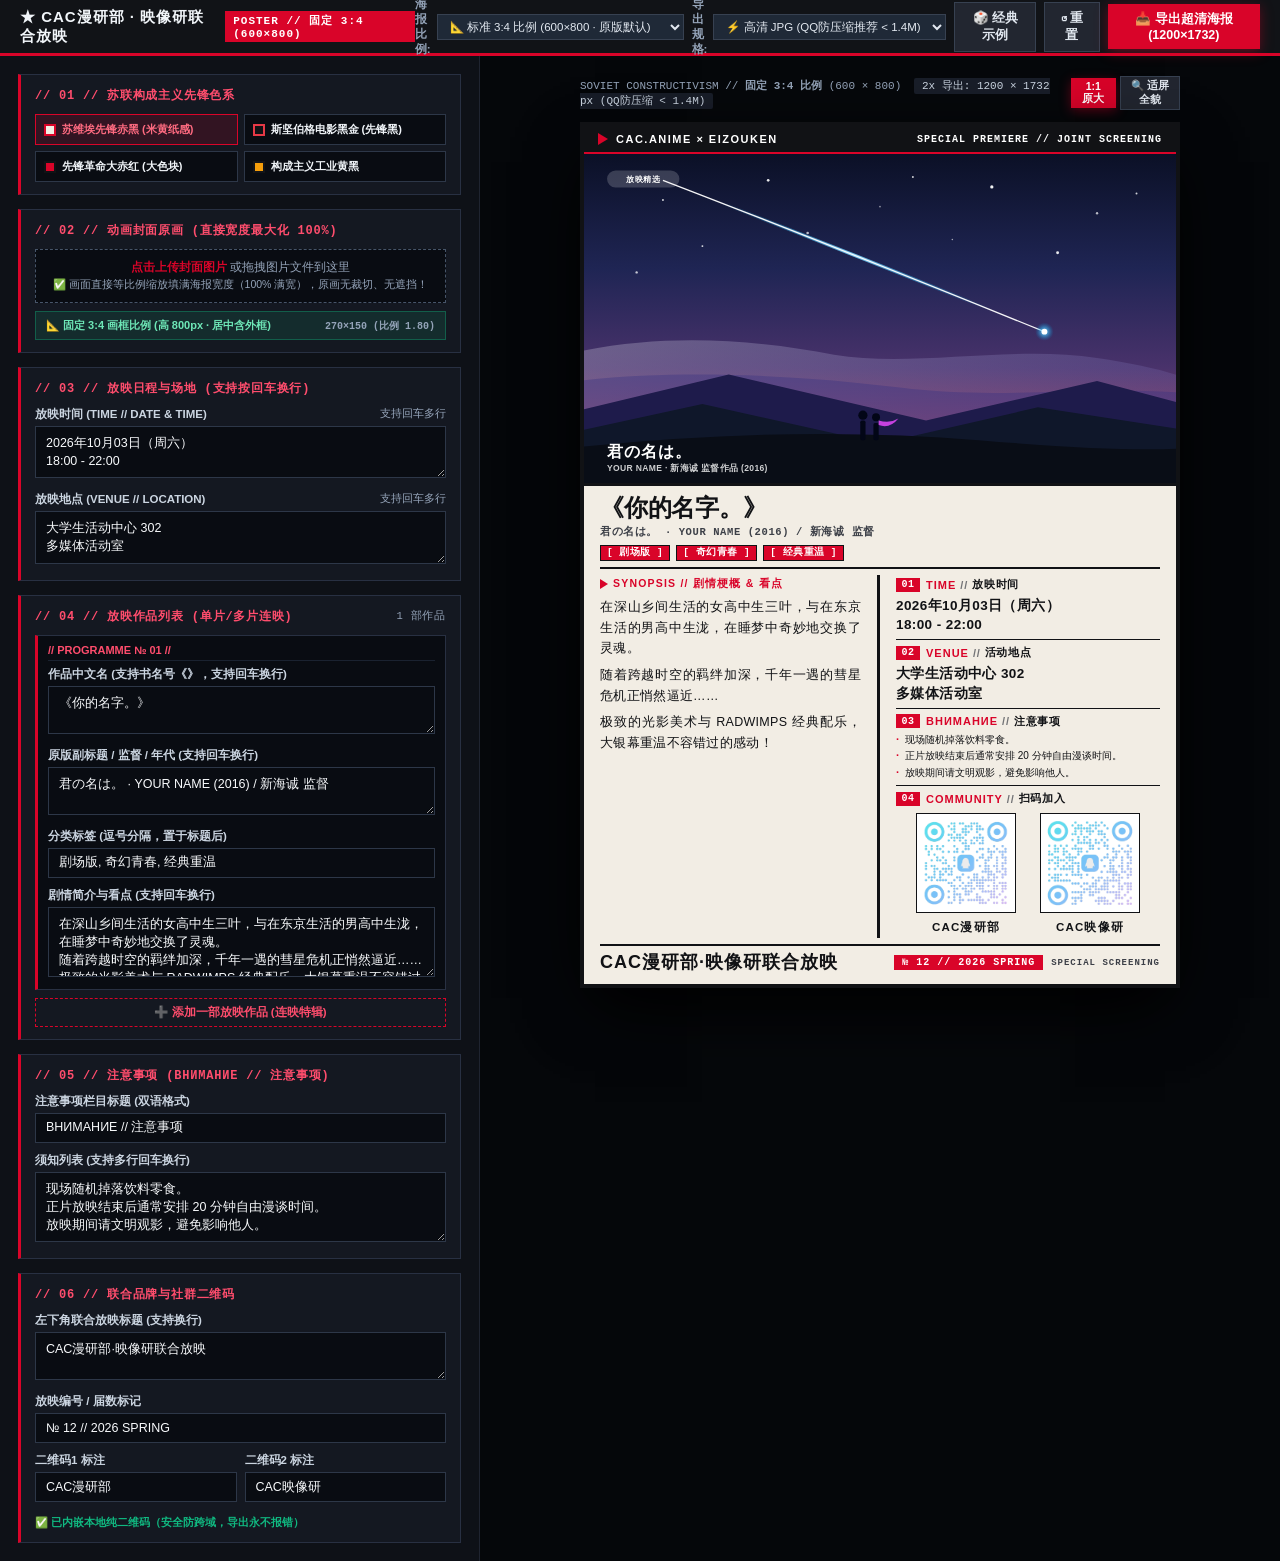
==== commit 70d27894: "Merge branch 'pr1' into main: complete Soviet poster layout refinements and optimizations" ====
--- a/index.html
+++ b/index.html
@@ -380,12 +380,12 @@
         </button>
       </div>
 
-      <!-- 5. 参会须知与备忘 (TIPS，统一格式栏目) -->
+      <!-- 5. 注意事项 (ВНИМАНИЕ // 注意事项，统一格式栏目) -->
       <div class="form-group-card">
-        <div class="group-title">// 05 // 参会须知 (TIPS)</div>
+        <div class="group-title">// 05 // 注意事项 (ВНИМАНИЕ // 注意事项)</div>
         <div class="form-field">
-          <label class="field-label" for="inputPsTitle">须知栏目标题 (双语格式)</label>
-          <input type="text" id="inputPsTitle" class="input-text" value="TIPS // 参会须知">
+          <label class="field-label" for="inputPsTitle">注意事项栏目标题 (双语格式)</label>
+          <input type="text" id="inputPsTitle" class="input-text" value="ВНИМАНИЕ // 注意事项">
         </div>
         <div class="form-field">
           <label class="field-label" for="inputPsContent">
@@ -509,18 +509,18 @@
                   </div>
                 </section>
 
-                <!-- 栏目 03：注意事项 (TIPS，适当收缩，紧凑利落) -->
+                <!-- 栏目 03：注意事项 (ВНИМАНИЕ // 注意事项) -->
                 <section class="soviet-info-card card-tips">
                   <div class="soviet-card-header">
                     <span class="soviet-card-num">03</span>
                     <span class="soviet-card-label" id="viewPsHeaderLabel">
-                      <span class="en-tag">TIPS</span><span class="sep-slash">//</span><span class="zh-tag">参会须知</span>
+                      <span class="en-tag">ВНИМАНИЕ</span><span class="sep-slash">//</span><span class="zh-tag">注意事项</span>
                     </span>
                   </div>
                   <div class="soviet-card-body">
                     <ul class="soviet-ps-list" id="viewPsList">
                       <li>现场随机掉落饮料零食。</li>
-                      <li>正片放映结束后安排 20 分钟自由漫谈。</li>
+                      <li>正片放映结束后通常安排 20 分钟自由漫谈时间。</li>
                       <li>放映期间请文明观影，避免影响他人。</li>
                     </ul>
                   </div>
@@ -598,13 +598,13 @@
         sessionBadge: '№ 01 // 2026 SPRING',
         time: '2026年10月03日（周六）\n18:00 - 22:00',
         location: '大学生活动中心 302\n多媒体活动室',
-        psTitle: 'TIPS // 参会须知',
-        psContent: '现场随机掉落饮料零食。\n正片放映结束后安排 20 分钟自由漫谈。\n放映期间请文明观影，避免影响他人。',
+        psTitle: 'ВНИМАНИЕ // 注意事项',
+        psContent: '现场随机掉落饮料零食。\n正片放映结束后通常安排 20 分钟自由漫谈时间。\n放映期间请文明观影，避免影响他人。',
         qrName1: 'CAC漫研部',
         qrName2: 'CAC映像研',
         works: [
           {
-            titleCn: '你的名字。',
+            titleCn: '《你的名字。》',
             titleOrig: '君の名は。 · YOUR NAME (2016) / 新海诚 监督',
             tags: '剧场版, 奇幻青春, 经典重温',
             synopsis: '在深山乡间生活的女高中生三叶，与在东京生活的男高中生泷，在睡梦中奇妙地交换了灵魂。\n随着跨越时空的羁绊加深，千年一遇的彗星危机正悄然逼近……\n极致的光影美术与 RADWIMPS 经典配乐，大银幕重温不容错过的感动！'
@@ -617,19 +617,19 @@
         sessionBadge: '№ 07 // U.C.特映巡礼',
         time: '2026年5月02日 (周六)\n17:30 - 21:30',
         location: '大学生活动中心 302\n多媒体活动室',
-        psTitle: 'TIPS // 参会与讨论须知',
+        psTitle: 'ВНИМАНИЕ // 注意事项',
         psContent: '本次为《闪光的哈萨维》两部连映，中场休息 15 分钟。\n正片放映结束后安排 30 分钟高达宇宙世纪剧情与机设沙龙漫谈！\n场内请文明观影，欢迎携带高达模型来现场交流～',
         qrName1: 'CAC漫研部',
         qrName2: 'CAC映像研',
         works: [
           {
-            titleCn: '机动战士高达 闪光的哈萨维 Ⅰ',
+            titleCn: '《机动战士高达 闪光的哈萨维 Ⅰ》',
             titleOrig: 'Mobile Suit Gundam Hathaway · 村濑修功 监督',
             tags: '高达U.C., 硬派机战, 泽野弘之',
             synopsis: 'U.C.0105，第二次新吉翁战争十二年后。继承阿姆罗与夏亚意志的哈萨维·诺亚，化名为马法蒂·纳比尤·艾林，驾驶全新高达Ξ（Xi）向腐朽的地球联邦高层发起暗夜突袭，在宿命交错中拉开反叛序幕。'
           },
           {
-            titleCn: '机动战士高达 闪光的哈萨维 Ⅱ',
+            titleCn: '《机动战士高达 闪光的哈萨维 Ⅱ》',
             titleOrig: 'The Son of Bright · Sunrise / 松竹',
             tags: '宿命对决, 佩涅罗佩, 齐尔刻部队',
             synopsis: '澳大利亚战线硝烟再起，马法蒂组织与雷恩·艾姆驾驶的佩涅罗佩展开激烈的空中格斗。琪琪·安达露西亚的神秘预言、联邦军的全面合围，哈萨维即将迎来改变时代的终极决战！'
@@ -642,19 +642,19 @@
         sessionBadge: '№ 08 // 特映巡礼',
         time: '2026年4月10日 (周五)\n18:30 - 21:00',
         location: '图书馆报告厅 (东区)\n二楼放映厅',
-        psTitle: 'TIPS // 新海诚双片连映备忘',
+        psTitle: 'ВНИМАНИЕ // 注意事项',
         psContent: '本次为两部连映，中途设有 10 分钟中场休息与茶歇交流。\n前 30 名签到同学可在入口领取限定放映纪念票根！\n欢迎携带纸巾，祝观影愉快～',
         qrName1: 'CAC漫研部',
         qrName2: 'CAC映像研',
         works: [
           {
-            titleCn: '言叶之庭',
+            titleCn: '《言叶之庭》',
             titleOrig: '言の葉の庭 · 入野自由 / 花泽香菜',
             tags: '雨之物语, 唯美写实',
             synopsis: '以制鞋为梦想的高中生秋月孝雄，与迷茫的神秘女性雪野百香里，在雨季的日式庭园中相遇，展开了一段隐秘而纯粹的羁绊。'
           },
           {
-            titleCn: '秒速5厘米',
+            titleCn: '《秒速5厘米》',
             titleOrig: '秒速5センチメートル · 新海诚 监督代表作',
             tags: '青春物语, 樱花飞逝',
             synopsis: '“樱花飘落的速度是秒速5厘米，那我该用怎样的速度才能与你相遇？”\n三个关于成长、距离与错过的动人篇章。'
@@ -667,13 +667,13 @@
         sessionBadge: '№ 14 // 京阿尼特辑',
         time: '2026年4月24日 (周五)\n18:30 - 20:30',
         location: '大学生活动中心 201\n音乐排练厅',
-        psTitle: 'TIPS // 观影会茶歇特别企划',
+        psTitle: 'ВНИМАНИЕ // 注意事项',
         psContent: '放映现场供应红茶与草莓蛋糕切片（轻音部传统茶话会！）\n欢迎携带应援棒或乐器同好交流，可小声跟唱插入曲～\n放映结束有现场即兴小试奏，欢迎带琴来玩！',
         qrName1: 'CAC漫研部',
         qrName2: 'CAC映像研',
         works: [
           {
-            titleCn: '轻音少女！剧场版',
+            titleCn: '《轻音少女！》剧场版',
             titleOrig: 'K-ON! MOVIE · 山田尚子 监督 / 京都动画',
             tags: '京阿尼, 音乐治愈, 伦敦毕业行',
             synopsis: '即将毕业的轻音部四人策划了一次伦敦毕业旅行！\n在异国街头她们会带来怎样的音乐演出，又将为学妹梓写下怎样的告别曲？'
@@ -764,7 +764,7 @@
             ${currentWorks.length > 1 ? `<button type="button" class="btn-del-work" data-index="${index}">[ ✕ 删除 ]</button>` : ''}
           </div>
           <div class="form-field">
-            <label class="field-label">作品中文名 (不需书名号，支持回车换行)</label>
+            <label class="field-label">作品中文名 (支持书名号《》，支持回车换行)</label>
             <textarea class="input-textarea edit-work-title" data-index="${index}" rows="1">${escapeHtml(work.titleCn)}</textarea>
           </div>
           <div class="form-field">
@@ -860,14 +860,14 @@
       els.viewSynopsisCol.innerHTML = '';
 
       if (currentWorks.length === 1) {
-        // 单部作品：顶端大标题（无书名号），左栏剧情梗概
+        // 单部作品：顶端大标题（保留用户输入的完整标题/书名号），左栏剧情梗概
         const work = currentWorks[0];
-        const titleClean = stripBookBrackets(work.titleCn) || '放映作品';
+        const titleFull = work.titleCn || '放映作品';
         const tagsHtml = buildTagsHTML(work.tags);
 
         // 1. 顶端大标题区 (大标题独占首行，副标题独占次行，标签独占独立行)
         els.viewHeroHeader.innerHTML = `
-          <h1 class="soviet-main-title">${escapeHtml(titleClean)}</h1>
+          <h1 class="soviet-main-title">${escapeHtml(titleFull)}</h1>
           ${work.titleOrig ? `<div class="soviet-sub-title">${escapeHtml(work.titleOrig)}</div>` : ''}
           ${tagsHtml ? `<div class="soviet-tag-row">${tagsHtml}</div>` : ''}
         `;
@@ -1052,12 +1052,15 @@
 
       // 须知标题与列表 (支持换行，每行一条)
       if (els.viewPsHeaderLabel) {
-        const val = els.psTitle.value || 'TIPS // 参会须知';
+        let val = (els.psTitle.value || 'ВНИМАНИЕ // 注意事项').trim();
+        val = val.replace(/^[★*☆\s]+/, '').trim();
         if (val.includes('//')) {
           const parts = val.split('//');
           els.viewPsHeaderLabel.innerHTML = `<span class="en-tag">${escapeHtml(parts[0].trim())}</span><span class="sep-slash">//</span><span class="zh-tag">${escapeHtml(parts[1].trim())}</span>`;
+        } else if (val === '注意事项' || val === '参会须知' || val === 'Tips') {
+          els.viewPsHeaderLabel.innerHTML = `<span class="en-tag">ВНИМАНИЕ</span><span class="sep-slash">//</span><span class="zh-tag">${escapeHtml(val)}</span>`;
         } else {
-          els.viewPsHeaderLabel.textContent = val;
+          els.viewPsHeaderLabel.innerHTML = `<span class="zh-tag">${escapeHtml(val)}</span>`;
         }
       }
       const psLines = els.psContent.value.split('\n').filter(line => line.trim().length > 0);
@@ -1228,6 +1231,8 @@
     // 重置
     els.btnReset.addEventListener('click', () => {
       if (confirm('确定要恢复为苏联构成主义默认模板吗？')) {
+        localStorage.removeItem('cac_soviet_state_v6');
+        localStorage.removeItem('cac_soviet_state_v5');
         localStorage.removeItem('cac_soviet_state_v4');
         localStorage.removeItem('cac_soviet_state_v3');
         if (typeof DEFAULT_SAMPLE_COVER !== 'undefined') {
@@ -1255,14 +1260,27 @@
         works: currentWorks
       };
       try {
-        localStorage.setItem('cac_soviet_state_v4', JSON.stringify(state));
+        localStorage.setItem('cac_soviet_state_v6', JSON.stringify(state));
       } catch (e) {}
     }
 
     function loadFromStorage() {
       try {
-        const saved = localStorage.getItem('cac_soviet_state_v4');
-        if (saved) {
+        let saved = localStorage.getItem('cac_soviet_state_v6');
+        if (!saved) {
+          saved = localStorage.getItem('cac_soviet_state_v5') || localStorage.getItem('cac_soviet_state_v4');
+          if (saved) {
+            const parsed = JSON.parse(saved);
+            if (!parsed.psTitle || parsed.psTitle.includes('★') || parsed.psTitle.includes('参会须知') || parsed.psTitle.includes('Tips') || parsed.psTitle.includes('TIPS')) {
+              parsed.psTitle = 'ВНИМАНИЕ // 注意事项';
+            }
+            if (parsed.psContent && parsed.psContent.includes('安排 20 分钟自由漫谈。')) {
+              parsed.psContent = parsed.psContent.replace('安排 20 分钟自由漫谈。', '通常安排 20 分钟自由漫谈时间。');
+            }
+            loadPreset(parsed);
+            return true;
+          }
+        } else {
           const parsed = JSON.parse(saved);
           loadPreset(parsed);
           return true;
--- a/assets/css/poster.css
+++ b/assets/css/poster.css
@@ -98,10 +98,6 @@
 .poster-container.ratio-3-4 .soviet-content-board {
   padding: 8px 16px 8px 16px !important;
   gap: 6px !important;
-}
-.poster-container.ratio-3-4 .soviet-qr-frame {
-  width: 50px;
-  height: 50px;
 }
 
 .poster-container.ratio-9-16 {
@@ -478,7 +474,7 @@
 .soviet-card-num {
   font-family: var(--soviet-font-mono);
   font-size: 10px;
-  font-weight: 900;
+  font-weight: 800;
   background: var(--soviet-red);
   color: #ffffff;
   padding: 1.5px 5.5px;
@@ -490,7 +486,7 @@
 .soviet-card-label {
   font-family: var(--soviet-font-display);
   font-size: 11px;
-  font-weight: 900;
+  font-weight: 700;
   letter-spacing: 0.8px;
   text-transform: uppercase;
   color: var(--soviet-text);
@@ -504,12 +500,13 @@
   color: var(--soviet-red);
   font-family: var(--soviet-font-display);
   letter-spacing: 1px;
+  font-weight: 700;
 }
 
 .soviet-card-label .sep-slash {
   color: var(--soviet-sub);
   opacity: 0.7;
-  font-weight: 700;
+  font-weight: 600;
 }
 
 .soviet-card-label .zh-tag {
@@ -524,13 +521,13 @@
   border: none;
 }
 
-/* 栏目 01 & 02：时间与场地文字 (字号微调至11px，字重600，行高1.45，清朗舒展不臃肿) */
+/* 栏目 01 & 02：时间与场地文字 (加大加粗至 13.5px / 字重 900，硬朗醒目，填满版面) */
 .soviet-schedule-text,
 .soviet-venue-text {
-  font-size: 11px;
-  font-weight: 600;
-  line-height: 1.45;
-  letter-spacing: 0.3px;
+  font-size: 13.5px;
+  font-weight: 900;
+  line-height: 1.42;
+  letter-spacing: 0.4px;
   color: var(--soviet-text);
   white-space: pre-line;
   word-break: break-word;
@@ -548,8 +545,8 @@
   padding: 0;
   list-style: none;
   font-size: 10px;
-  font-weight: 500;
-  line-height: 1.4;
+  font-weight: 400;
+  line-height: 1.45;
   color: var(--soviet-text);
 }
 
@@ -557,7 +554,7 @@
   position: relative;
   padding-left: 9px;
   margin-bottom: 2px;
-  line-height: 1.4;
+  line-height: 1.45;
 }
 
 .soviet-ps-list li:last-child {
@@ -570,11 +567,11 @@
   left: 0;
   top: -1px;
   color: var(--soviet-red);
-  font-weight: 900;
+  font-weight: 700;
   font-size: 11px;
 }
 
-/* 栏目 04：二维码 (两码在右侧栏均匀对称分布) */
+/* 栏目 04：二维码 (加大至 100px 居中排列，横向占满右栏 80%，饱满大气) */
 .soviet-info-card.qr-card {
   padding-top: 5px;
   padding-bottom: 2px;
@@ -584,24 +581,25 @@
   width: 100%;
   display: flex;
   align-items: center;
-  justify-content: space-around;
-  padding: 2px 0;
+  justify-content: center;
+  gap: 24px;
+  padding: 3px 0 1px 0;
 }
 
 .soviet-qr-item {
   display: flex;
   flex-direction: column;
   align-items: center;
-  gap: 2px;
-}
-
-/* 二维码画框：精简尺寸至 50px */
+  gap: 3px;
+}
+
+/* 二维码画框：加大至 100px，横向占满右栏 80%，极佳扫码识别率 */
 .soviet-qr-frame {
-  width: 50px;
-  height: 50px;
+  width: 100px;
+  height: 100px;
   background: #ffffff;
   border: 1.5px solid var(--soviet-border);
-  padding: 2px;
+  padding: 3px;
   box-sizing: border-box;
 }
 
@@ -612,26 +610,34 @@
   object-fit: contain;
 }
 
-/* 二维码标签：黑底白字先锋印章，字迹清朗醒目 */
+/* 二维码标签：纯色先锋展示体 (Impact/先锋黑体)，深黑/主题色纯净醒目，无框无底色 */
 .soviet-qr-label {
-  font-size: 9px;
-  font-weight: 900;
-  background: var(--soviet-black);
-  color: #ffffff;
-  padding: 1px 5px;
-  letter-spacing: 0.5px;
+  font-family: var(--soviet-font-display);
+  font-size: 11.5px;
+  font-weight: 900;
+  letter-spacing: 1.2px;
+  text-transform: uppercase;
+  background: transparent;
+  color: var(--soviet-text);
+  padding: 0;
   white-space: nowrap;
   text-align: center;
-  font-family: var(--soviet-font-mono);
-  border: 1px solid var(--soviet-border);
-  margin-top: 2px;
+  border: none;
+  margin-top: 4px;
   display: inline-block;
-}
-
-.theme-stenberg-black .soviet-qr-label,
+  line-height: 1.3;
+}
+
+.theme-stenberg-black .soviet-qr-label {
+  background: transparent;
+  color: var(--soviet-text);
+  border: none;
+}
+
 .theme-industrial-ochre .soviet-qr-label {
-  background: var(--soviet-red);
-  color: #ffffff;
+  background: transparent;
+  color: var(--soviet-text);
+  border: none;
 }
 
 /* ================= 6. 构成主义底栏：联合放映全宽字标 ================= */
